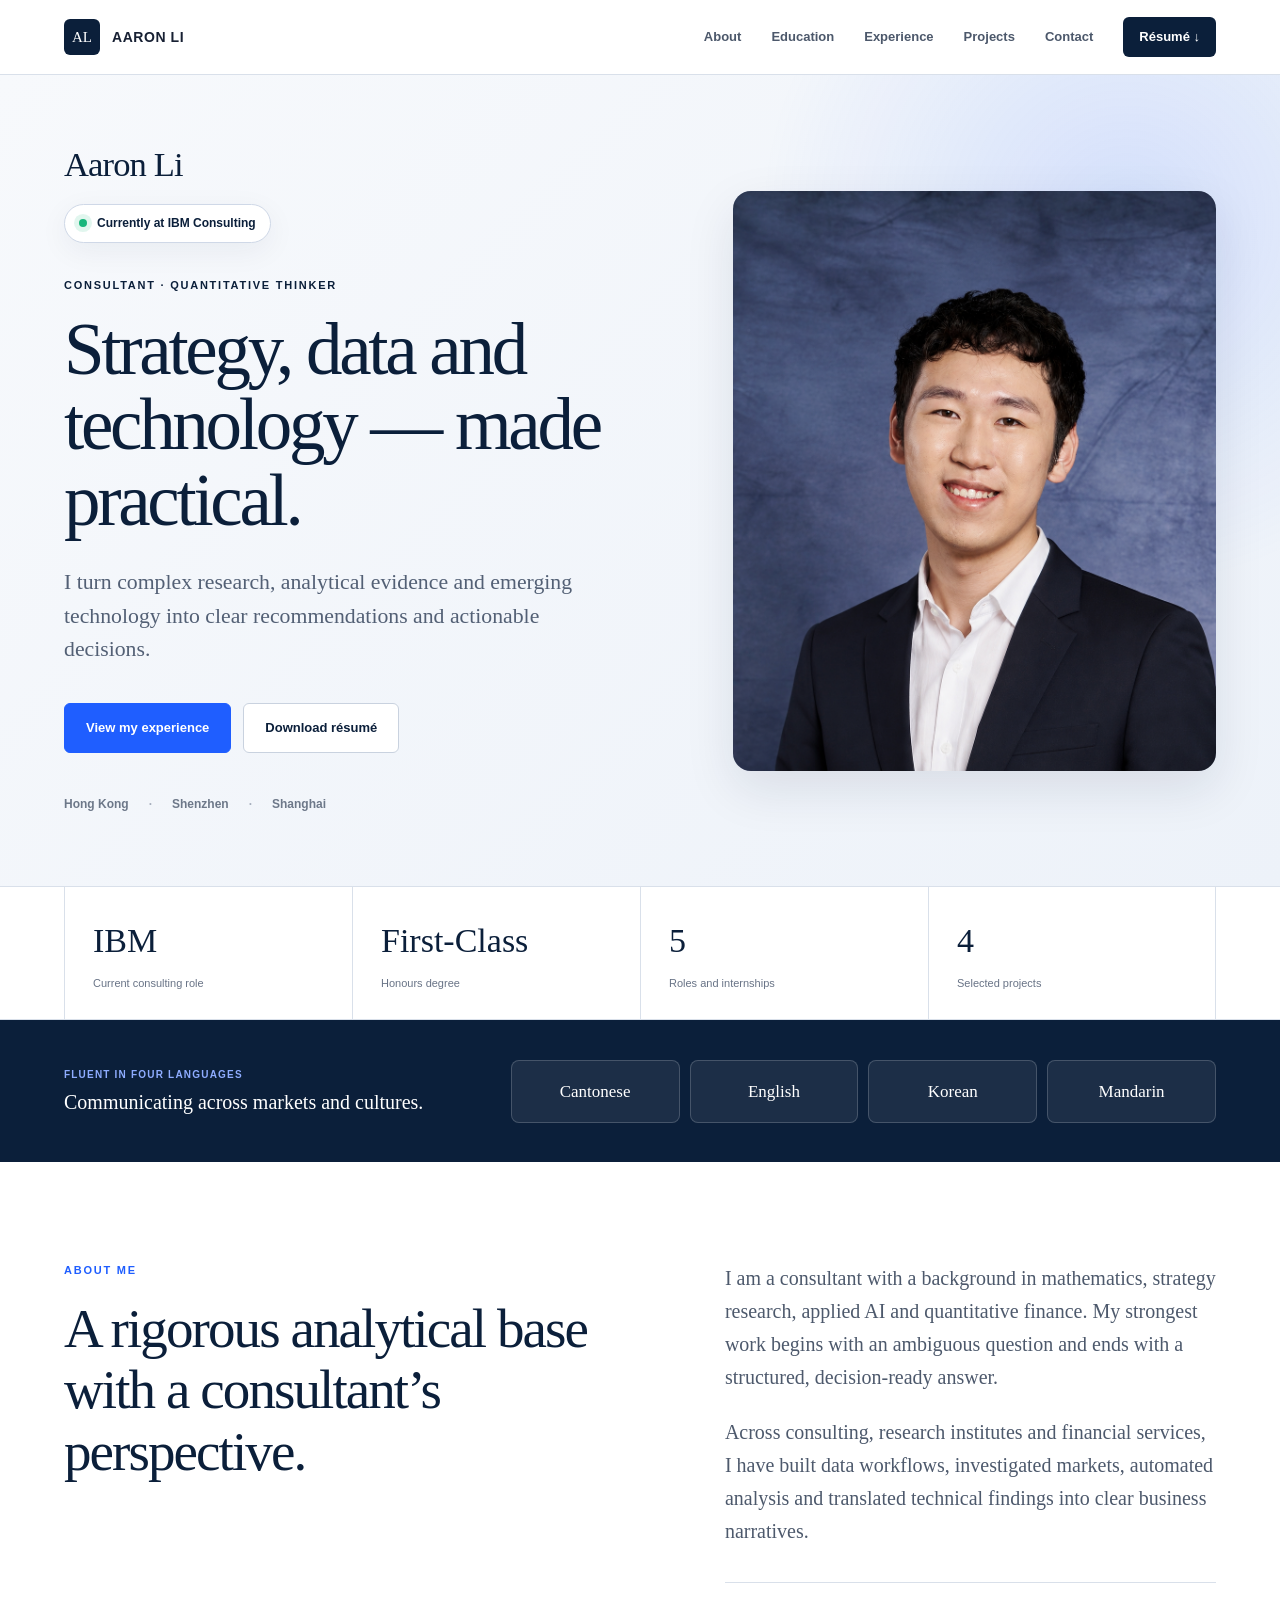
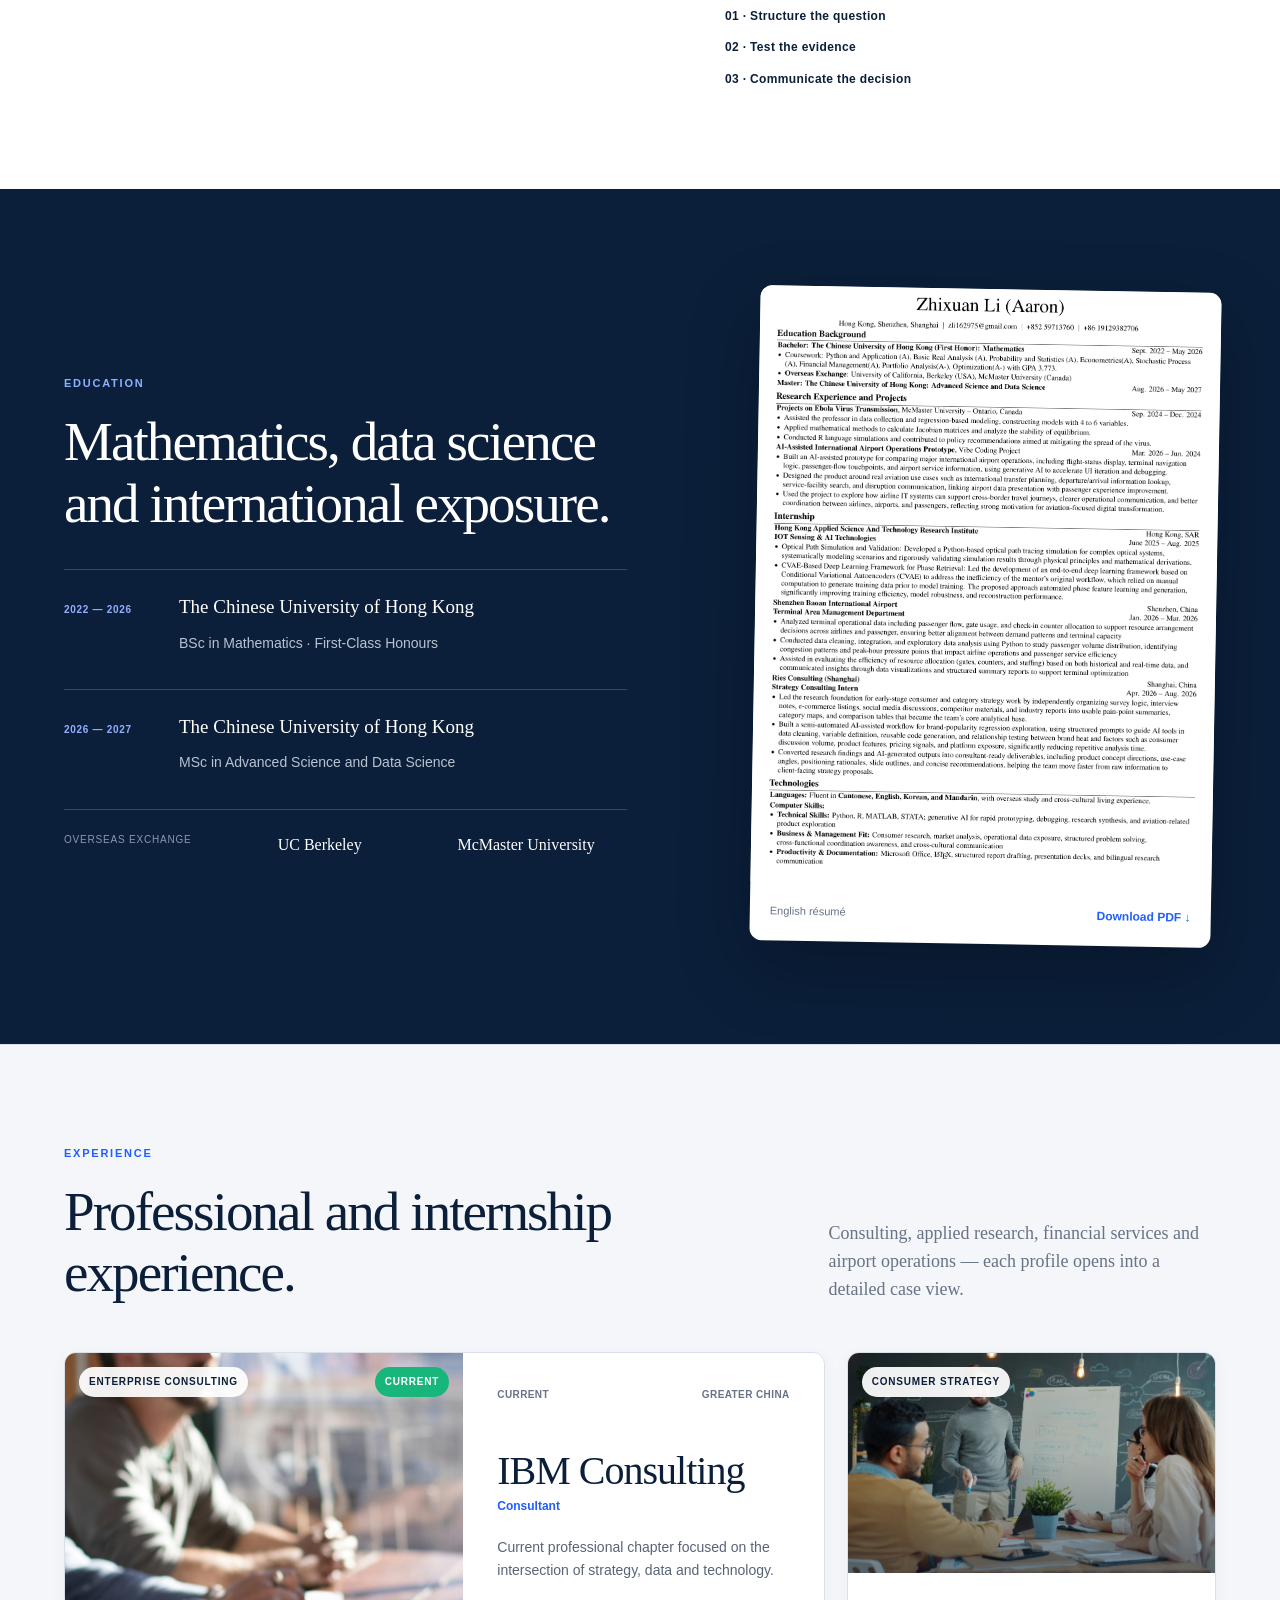
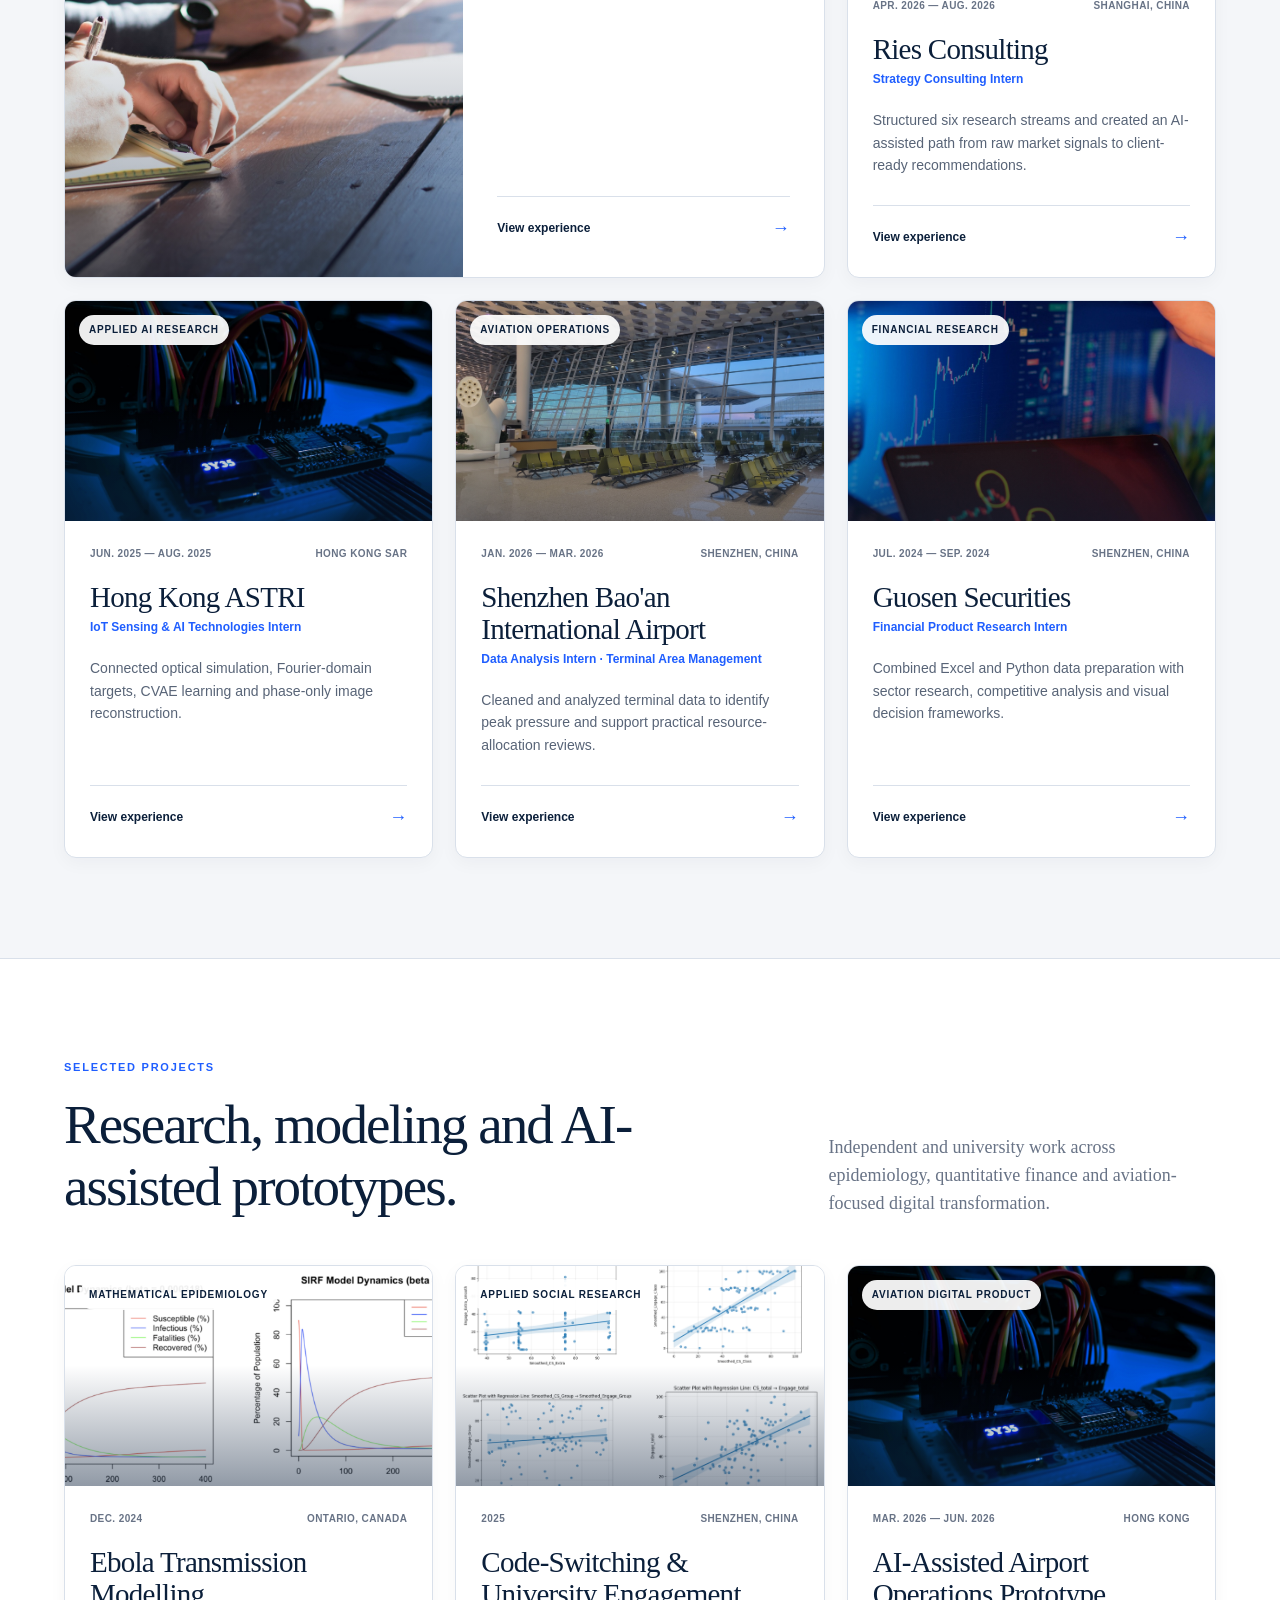
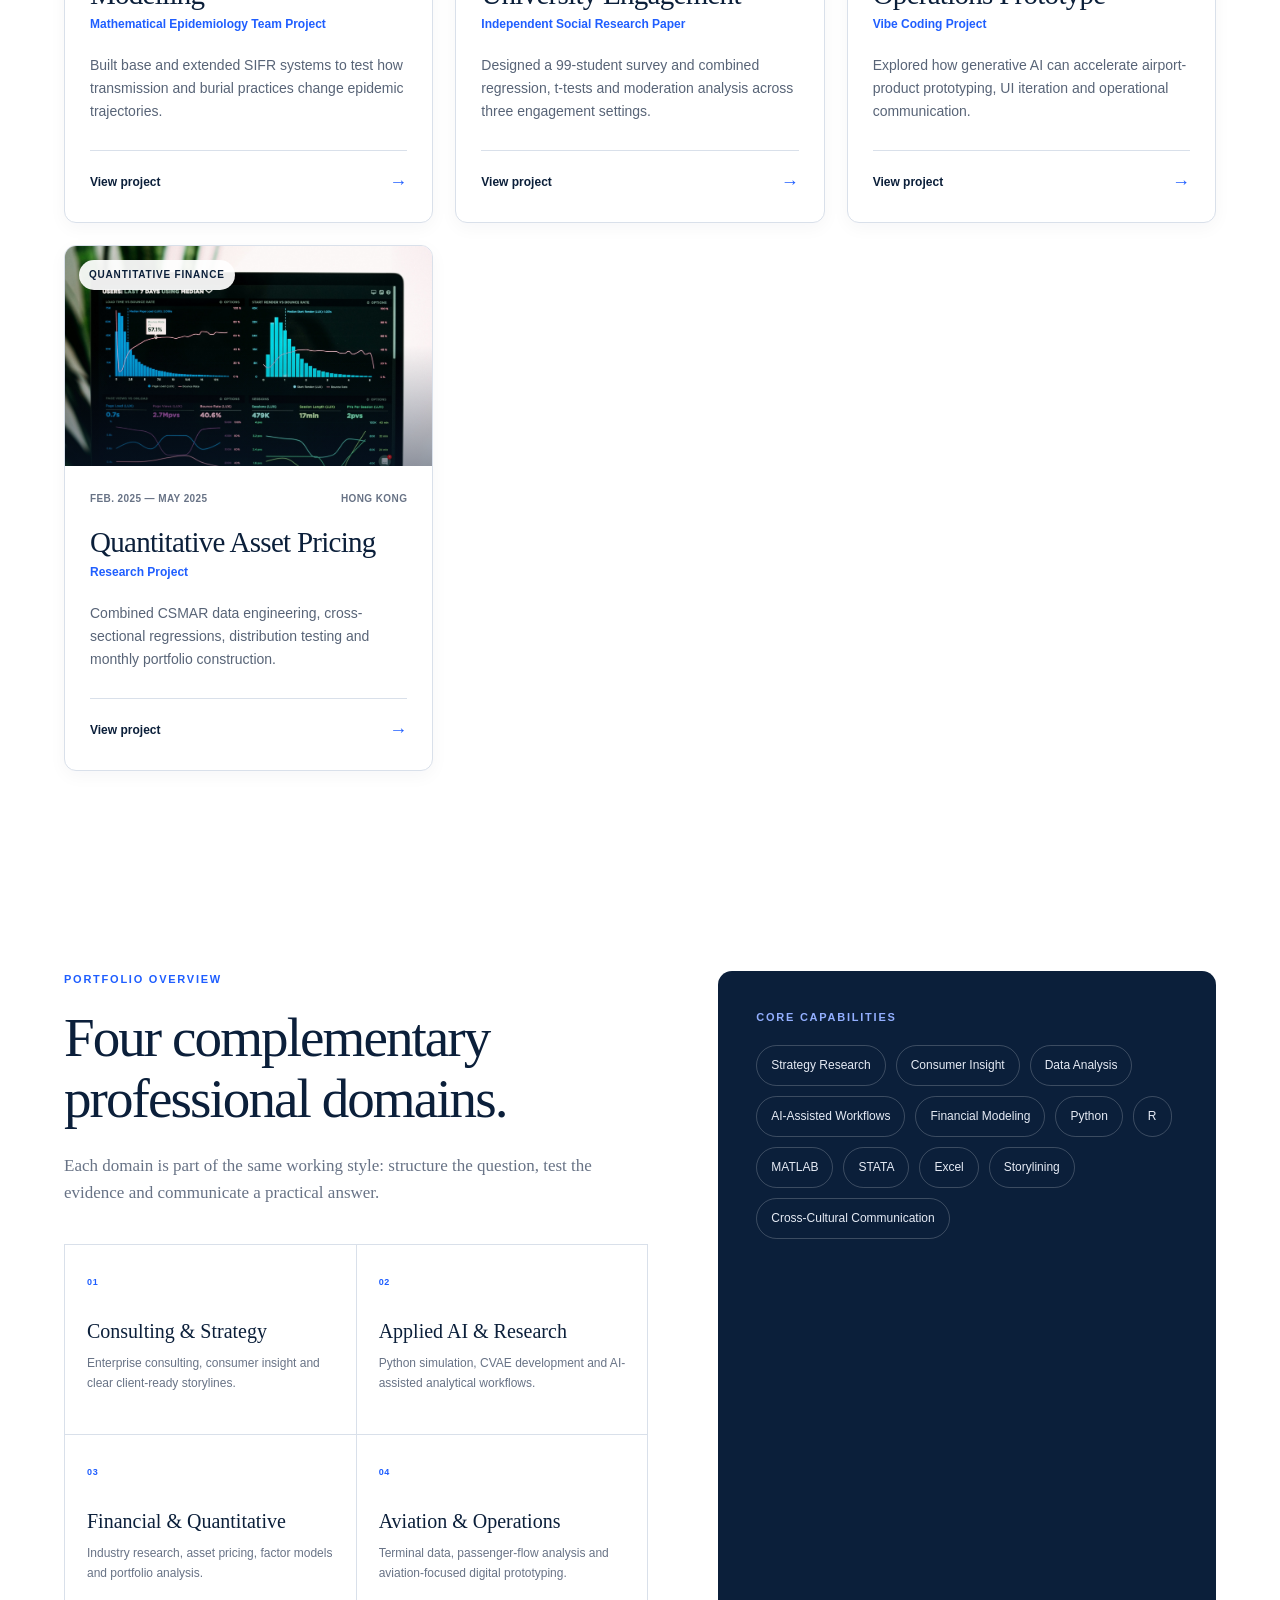
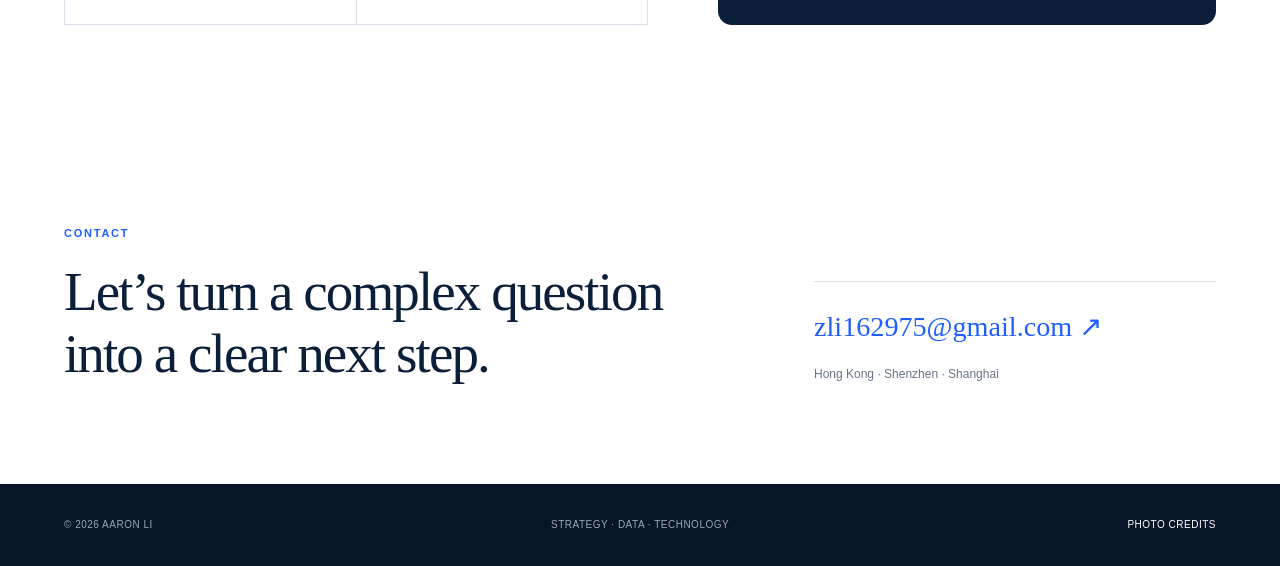
==== index.html @ 11e4bb48 "Add files via upload" ====
<!doctype html>
<html lang="en">
  <head>
    <meta charset="utf-8" />
    <meta name="viewport" content="width=device-width, initial-scale=1" />
    <meta
      name="description"
      content="The professional portfolio of Aaron Li, currently at IBM Consulting."
    />
    <title>Aaron Li | Consultant</title>
    <link rel="stylesheet" href="assets/css/style.css?v=20260729-guosen" />
  </head>
  <body data-page="home">
    <header
      class="site-header"
      data-edit-id="navigation"
      data-edit-label="Top navigation"
    >
      <div class="container nav-wrap">
        <a class="brand" href="index.html" aria-label="Aaron Li home">
          <span class="brand-mark">AL</span>
          <span class="brand-name">Aaron Li</span>
        </a>

        <button
          class="menu-button"
          type="button"
          aria-label="Open navigation"
          aria-expanded="false"
          data-menu-button
        >
          Menu
        </button>

        <nav class="main-nav" aria-label="Main navigation" data-main-nav>
          <a href="#about">About</a>
          <a href="#education">Education</a>
          <a href="#experience">Experience</a>
          <a href="#projects">Projects</a>
          <a href="#contact">Contact</a>
          <a class="nav-resume" href="assets/files/aaron-li-resume.pdf" download>
            Résumé ↓
          </a>
        </nav>
      </div>
    </header>

    <main>
      <section
        class="hero"
        data-edit-id="hero"
        data-edit-label="Homepage hero section"
      >
        <div class="container hero-grid">
          <div
            class="hero-copy"
            data-edit-id="hero-copy"
            data-edit-label="Hero headline and introduction"
          >
            <p class="profile-name">Aaron Li</p>
            <div class="current-badge">
              <span class="live-dot"></span>
              Currently at IBM Consulting
            </div>
            <p class="section-label">Consultant · Quantitative Thinker</p>
            <h1>Strategy, data and technology — made practical.</h1>
            <p class="hero-lead">
              I turn complex research, analytical evidence and emerging
              technology into clear recommendations and actionable decisions.
            </p>
            <div class="hero-actions">
              <a class="button primary" href="#experience">
                View my experience
              </a>
              <a
                class="button secondary"
                href="assets/files/aaron-li-resume.pdf"
                download
              >
                Download résumé
              </a>
            </div>
            <div class="hero-locations">
              <span>Hong Kong</span>
              <span>Shenzhen</span>
              <span>Shanghai</span>
            </div>
          </div>

          <div
            class="hero-photo-wrap"
            data-edit-id="portrait"
            data-edit-label="Professional portrait area"
          >
            <div class="hero-photo">
              <img
                src="assets/images/aaron-li-portrait.png"
                alt="Professional portrait of Aaron Li"
              />
            </div>
          </div>
        </div>
      </section>

      <section
        class="quick-facts"
        aria-label="Professional highlights"
        data-edit-id="quick-facts"
        data-edit-label="Professional highlights row"
      >
        <div class="container fact-grid">
          <div class="fact">
            <strong>IBM</strong>
            <span>Current consulting role</span>
          </div>
          <div class="fact">
            <strong>First-Class</strong>
            <span>Honours degree</span>
          </div>
          <div class="fact">
            <strong>5</strong>
            <span>Roles and internships</span>
          </div>
          <div class="fact">
            <strong>4</strong>
            <span>Selected projects</span>
          </div>
        </div>
      </section>

      <section
        class="language-highlight"
        aria-label="Languages"
        data-edit-id="languages"
        data-edit-label="Fluent languages"
      >
        <div class="container language-highlight-grid">
          <div>
            <span>Fluent in four languages</span>
            <strong>Communicating across markets and cultures.</strong>
          </div>
          <div class="language-cards">
            <span>Cantonese</span>
            <span>English</span>
            <span>Korean</span>
            <span>Mandarin</span>
          </div>
        </div>
      </section>

      <section
        class="section"
        id="about"
        data-edit-id="about"
        data-edit-label="About me section"
      >
        <div class="container split-heading">
          <div>
            <p class="section-label blue">About me</p>
            <h2>A rigorous analytical base with a consultant’s perspective.</h2>
          </div>
          <div class="body-copy">
            <p>
              I am a consultant with a background in mathematics, strategy
              research, applied AI and quantitative finance. My strongest work
              begins with an ambiguous question and ends with a structured,
              decision-ready answer.
            </p>
            <p>
              Across consulting, research institutes and financial services, I
              have built data workflows, investigated markets, automated
              analysis and translated technical findings into clear business
              narratives.
            </p>
            <div class="principles">
              <span>01 · Structure the question</span>
              <span>02 · Test the evidence</span>
              <span>03 · Communicate the decision</span>
            </div>
          </div>
        </div>
      </section>

      <section
        class="section section-dark"
        id="education"
        data-edit-id="education"
        data-edit-label="Education and résumé section"
      >
        <div class="container education-grid">
          <div class="education-copy">
            <p class="section-label light">Education</p>
            <h2>Mathematics, data science and international exposure.</h2>

            <div class="education-item">
              <div>
                <span>2022 — 2026</span>
                <strong>The Chinese University of Hong Kong</strong>
              </div>
              <p>BSc in Mathematics · First-Class Honours</p>
            </div>

            <div class="education-item">
              <div>
                <span>2026 — 2027</span>
                <strong>The Chinese University of Hong Kong</strong>
              </div>
              <p>MSc in Advanced Science and Data Science</p>
            </div>

            <div class="exchange-row">
              <span>Overseas exchange</span>
              <strong>UC Berkeley</strong>
              <strong>McMaster University</strong>
            </div>
          </div>

          <a
            class="resume-preview"
            href="assets/files/aaron-li-resume.pdf"
            download
            aria-label="Download English résumé"
          >
            <img
              src="assets/images/resume-preview.png"
              alt="Preview of Aaron Li's English résumé"
            />
            <div>
              <span>English résumé</span>
              <strong>Download PDF ↓</strong>
            </div>
          </a>
        </div>
      </section>

      <section
        class="section section-soft"
        id="experience"
        data-edit-id="experience-section"
        data-edit-label="Professional and internship experience section"
      >
        <div class="container">
          <div class="section-heading">
            <div>
              <p class="section-label blue">Experience</p>
              <h2>Professional and internship experience.</h2>
            </div>
            <p>
              Consulting, applied research, financial services and airport
              operations — each profile opens into a detailed case view.
            </p>
          </div>
          <div class="experience-grid" id="experienceGrid"></div>
        </div>
      </section>

      <section
        class="section"
        id="projects"
        data-edit-id="projects-section"
        data-edit-label="Selected projects section"
      >
        <div class="container">
          <div class="section-heading">
            <div>
              <p class="section-label blue">Selected projects</p>
              <h2>Research, modeling and AI-assisted prototypes.</h2>
            </div>
            <p>
              Independent and university work across epidemiology, quantitative
              finance and aviation-focused digital transformation.
            </p>
          </div>
          <div class="experience-grid project-grid" id="projectGrid"></div>
        </div>
      </section>

      <section
        class="section capability-section"
        data-edit-id="capabilities"
        data-edit-label="Professional domains and capabilities section"
      >
        <div class="container capability-grid">
          <div>
            <p class="section-label blue">Portfolio overview</p>
            <h2>Four complementary professional domains.</h2>
            <p class="capability-intro">
              Each domain is part of the same working style: structure the
              question, test the evidence and communicate a practical answer.
            </p>
            <div class="domain-grid" aria-label="Four professional domains">
              <article>
                <span>01</span>
                <strong>Consulting &amp; Strategy</strong>
                <p>Enterprise consulting, consumer insight and clear client-ready storylines.</p>
              </article>
              <article>
                <span>02</span>
                <strong>Applied AI &amp; Research</strong>
                <p>Python simulation, CVAE development and AI-assisted analytical workflows.</p>
              </article>
              <article>
                <span>03</span>
                <strong>Financial &amp; Quantitative</strong>
                <p>Industry research, asset pricing, factor models and portfolio analysis.</p>
              </article>
              <article>
                <span>04</span>
                <strong>Aviation &amp; Operations</strong>
                <p>Terminal data, passenger-flow analysis and aviation-focused digital prototyping.</p>
              </article>
            </div>
          </div>

          <aside class="skill-panel">
            <p class="section-label">Core capabilities</p>
            <div class="skill-list">
              <span>Strategy Research</span>
              <span>Consumer Insight</span>
              <span>Data Analysis</span>
              <span>AI-Assisted Workflows</span>
              <span>Financial Modeling</span>
              <span>Python</span>
              <span>R</span>
              <span>MATLAB</span>
              <span>STATA</span>
              <span>Excel</span>
              <span>Storylining</span>
              <span>Cross-Cultural Communication</span>
            </div>
          </aside>
        </div>
      </section>

      <section
        class="section contact-section"
        id="contact"
        data-edit-id="contact"
        data-edit-label="Contact section"
      >
        <div class="container contact-grid">
          <div>
            <p class="section-label blue">Contact</p>
            <h2>Let’s turn a complex question into a clear next step.</h2>
          </div>
          <div class="contact-details">
            <a href="mailto:zli162975@gmail.com">zli162975@gmail.com ↗</a>
            <p>Hong Kong · Shenzhen · Shanghai</p>
          </div>
        </div>
      </section>
    </main>

    <footer
      class="site-footer"
      data-edit-id="footer"
      data-edit-label="Footer"
    >
      <div class="container footer-grid">
        <span>© 2026 Aaron Li</span>
        <span>Strategy · Data · Technology</span>
        <a href="CREDITS.txt">Photo credits</a>
      </div>
    </footer>

    <script src="assets/js/site.js?v=20260729-guosen" defer></script>
  </body>
</html>
---- assets/css/style.css ----
:root {
  --navy: #0b1f3a;
  --navy-2: #142c4d;
  --blue: #1f5eff;
  --blue-dark: #1647c9;
  --sky: #eaf1ff;
  --text: #172033;
  --muted: #687386;
  --line: #d9e0ea;
  --soft: #f4f6f9;
  --white: #ffffff;
  --serif: Georgia, "Times New Roman", serif;
  --sans: -apple-system, BlinkMacSystemFont, "Segoe UI", Helvetica, Arial,
    sans-serif;
  --shadow: 0 18px 50px rgba(17, 33, 59, 0.1);
}

* {
  box-sizing: border-box;
}

html {
  scroll-behavior: smooth;
}

body {
  background: var(--white);
  color: var(--text);
  font-family: var(--sans);
  font-size: 16px;
  line-height: 1.6;
  margin: 0;
}

body::selection {
  background: var(--blue);
  color: var(--white);
}

img {
  display: block;
  max-width: 100%;
}

a {
  color: inherit;
  text-decoration: none;
}

button,
a {
  -webkit-tap-highlight-color: transparent;
}

a:focus-visible,
button:focus-visible {
  outline: 3px solid rgba(31, 94, 255, 0.35);
  outline-offset: 3px;
}

.container {
  margin: 0 auto;
  max-width: 1200px;
  padding-left: 24px;
  padding-right: 24px;
  width: 100%;
}

.site-header {
  background: rgba(255, 255, 255, 0.96);
  border-bottom: 1px solid var(--line);
  position: sticky;
  top: 0;
  z-index: 100;
  backdrop-filter: blur(14px);
}

.nav-wrap {
  align-items: center;
  display: flex;
  height: 74px;
  justify-content: space-between;
}

.brand {
  align-items: center;
  display: inline-flex;
  gap: 12px;
}

.brand-mark {
  align-items: center;
  background: var(--navy);
  border-radius: 6px;
  color: var(--white);
  display: inline-flex;
  font-family: var(--serif);
  font-size: 15px;
  height: 36px;
  justify-content: center;
  width: 36px;
}

.brand-name {
  font-size: 14px;
  font-weight: 700;
  letter-spacing: 0.04em;
  text-transform: uppercase;
}

.main-nav {
  align-items: center;
  display: flex;
  gap: 30px;
}

.main-nav a {
  color: #4c586b;
  font-size: 13px;
  font-weight: 600;
  transition: color 160ms ease;
}

.main-nav a:hover {
  color: var(--blue);
}

.main-nav .nav-resume {
  background: var(--navy);
  border-radius: 6px;
  color: var(--white);
  padding: 10px 16px;
  transition:
    background 160ms ease,
    transform 160ms ease;
}

.main-nav .nav-resume:hover {
  background: var(--blue);
  color: var(--white);
  transform: translateY(-1px);
}

.menu-button {
  background: transparent;
  border: 1px solid var(--line);
  border-radius: 6px;
  color: var(--navy);
  display: none;
  font: inherit;
  font-size: 12px;
  font-weight: 700;
  padding: 8px 12px;
  text-transform: uppercase;
}

.back-link {
  color: var(--navy);
  font-size: 13px;
  font-weight: 700;
}

.back-link:hover {
  color: var(--blue);
}

.hero {
  background:
    radial-gradient(circle at 88% 18%, rgba(75, 126, 255, 0.18), transparent 28%),
    linear-gradient(135deg, #f7f9fc 0%, #edf2f9 100%);
  border-bottom: 1px solid var(--line);
  overflow: hidden;
}

.hero-grid {
  align-items: center;
  display: grid;
  gap: clamp(56px, 8vw, 110px);
  grid-template-columns: minmax(0, 1.08fr) minmax(380px, 0.92fr);
  min-height: 720px;
  padding-bottom: 72px;
  padding-top: 72px;
}

.profile-name {
  color: var(--navy);
  font-family: var(--serif);
  font-size: clamp(28px, 2.7vw, 40px);
  font-weight: 400;
  letter-spacing: -0.025em;
  line-height: 1;
  margin: 0 0 22px;
}

.current-badge {
  align-items: center;
  background: var(--white);
  border: 1px solid #cfd8e7;
  border-radius: 999px;
  color: var(--navy);
  display: inline-flex;
  font-size: 12px;
  font-weight: 700;
  gap: 10px;
  margin-bottom: 34px;
  padding: 9px 14px;
  box-shadow: 0 8px 30px rgba(12, 37, 73, 0.06);
}

.live-dot {
  background: #18b67b;
  border-radius: 50%;
  box-shadow: 0 0 0 5px rgba(24, 182, 123, 0.13);
  height: 8px;
  width: 8px;
}

.section-label {
  color: var(--navy);
  font-size: 11px;
  font-weight: 800;
  letter-spacing: 0.16em;
  margin: 0 0 18px;
  text-transform: uppercase;
}

.section-label.blue {
  color: var(--blue);
}

.section-label.light {
  color: #8fb0ff;
}

.hero h1 {
  color: var(--navy);
  font-family: var(--serif);
  font-size: clamp(54px, 5.7vw, 82px);
  font-weight: 400;
  letter-spacing: -0.045em;
  line-height: 1.03;
  margin: 0;
  max-width: 760px;
}

.hero-lead {
  color: #536075;
  font-family: var(--serif);
  font-size: clamp(19px, 1.7vw, 24px);
  line-height: 1.55;
  margin: 28px 0 0;
  max-width: 680px;
}

.hero-actions {
  display: flex;
  flex-wrap: wrap;
  gap: 12px;
  margin-top: 36px;
}

.button {
  align-items: center;
  border-radius: 6px;
  display: inline-flex;
  font-size: 13px;
  font-weight: 700;
  justify-content: center;
  min-height: 50px;
  padding: 0 21px;
  transition:
    background 160ms ease,
    border 160ms ease,
    color 160ms ease,
    transform 160ms ease;
}

.button:hover {
  transform: translateY(-2px);
}

.button.primary {
  background: var(--blue);
  border: 1px solid var(--blue);
  color: var(--white);
}

.button.primary:hover {
  background: var(--blue-dark);
  border-color: var(--blue-dark);
}

.button.secondary {
  background: var(--white);
  border: 1px solid #c9d2df;
  color: var(--navy);
}

.button.secondary:hover {
  border-color: var(--blue);
  color: var(--blue);
}

.hero-locations {
  display: flex;
  flex-wrap: wrap;
  gap: 20px;
  margin-top: 42px;
}

.hero-locations span {
  color: #6d7889;
  font-size: 12px;
  font-weight: 600;
}

.hero-locations span + span::before {
  color: #a6afbd;
  content: "·";
  margin-right: 20px;
}

.hero-photo-wrap {
  margin-left: auto;
  max-width: 485px;
  position: relative;
  width: 100%;
}

.hero-photo {
  background: #cbd7e9;
  border-radius: 18px;
  box-shadow: var(--shadow);
  height: 580px;
  overflow: hidden;
}

.hero-photo img {
  height: 100%;
  object-fit: cover;
  object-position: center 28%;
  width: 100%;
}

.quick-facts {
  background: var(--white);
  border-bottom: 1px solid var(--line);
}

.fact-grid {
  display: grid;
  grid-template-columns: repeat(4, 1fr);
}

.fact {
  border-left: 1px solid var(--line);
  display: flex;
  flex-direction: column;
  min-height: 132px;
  padding: 27px 28px;
}

.fact:last-child {
  border-right: 1px solid var(--line);
}

.fact strong {
  color: var(--navy);
  font-family: var(--serif);
  font-size: 34px;
  font-weight: 400;
}

.fact span {
  color: var(--muted);
  font-size: 11px;
  margin-top: auto;
}

.language-highlight {
  background: var(--navy);
  color: var(--white);
}

.language-highlight-grid {
  align-items: center;
  display: grid;
  gap: 50px;
  grid-template-columns: 0.72fr 1.28fr;
  min-height: 142px;
  padding-bottom: 26px;
  padding-top: 26px;
}

.language-highlight-grid > div:first-child {
  display: flex;
  flex-direction: column;
  gap: 6px;
}

.language-highlight-grid > div:first-child span {
  color: #8eacff;
  font-size: 10px;
  font-weight: 800;
  letter-spacing: 0.12em;
  text-transform: uppercase;
}

.language-highlight-grid > div:first-child strong {
  font-family: var(--serif);
  font-size: 20px;
  font-weight: 400;
  line-height: 1.35;
}

.language-cards {
  display: grid;
  gap: 10px;
  grid-template-columns: repeat(4, 1fr);
}

.language-cards span {
  background: rgba(255, 255, 255, 0.07);
  border: 1px solid rgba(255, 255, 255, 0.18);
  border-radius: 8px;
  font-family: var(--serif);
  font-size: 17px;
  padding: 17px 14px;
  text-align: center;
}

.section {
  padding-bottom: 100px;
  padding-top: 100px;
}

.section-soft {
  background: var(--soft);
  border-bottom: 1px solid var(--line);
  border-top: 1px solid var(--line);
}

.split-heading {
  align-items: start;
  display: grid;
  gap: clamp(54px, 9vw, 130px);
  grid-template-columns: 1fr 0.9fr;
}

.split-heading h2,
.section-heading h2,
.capability-section h2,
.education-copy h2,
.contact-section h2,
.detail-overview h2 {
  color: var(--navy);
  font-family: var(--serif);
  font-size: clamp(40px, 4.3vw, 62px);
  font-weight: 400;
  letter-spacing: -0.035em;
  line-height: 1.12;
  margin: 0;
}

.body-copy > p {
  color: #4d596c;
  font-family: var(--serif);
  font-size: 20px;
  line-height: 1.65;
  margin: 0;
}

.body-copy > p + p {
  margin-top: 22px;
}

.principles {
  border-top: 1px solid var(--line);
  display: flex;
  flex-direction: column;
  gap: 12px;
  margin-top: 34px;
  padding-top: 24px;
}

.principles span {
  color: var(--navy);
  font-size: 12px;
  font-weight: 700;
  letter-spacing: 0.03em;
}

.section-heading {
  align-items: end;
  display: grid;
  gap: 60px;
  grid-template-columns: 1fr 0.55fr;
  margin-bottom: 48px;
}

.section-heading > p {
  color: var(--muted);
  font-family: var(--serif);
  font-size: 18px;
  line-height: 1.55;
  margin: 0;
}

.experience-grid {
  display: grid;
  gap: 22px;
  grid-template-columns: repeat(3, minmax(0, 1fr));
}

.experience-card {
  background: var(--white);
  border: 1px solid var(--line);
  border-radius: 12px;
  box-shadow: 0 5px 18px rgba(17, 33, 59, 0.04);
  min-width: 0;
  overflow: hidden;
  transition:
    box-shadow 180ms ease,
    transform 180ms ease;
}

.experience-card:hover {
  box-shadow: var(--shadow);
  transform: translateY(-5px);
}

.experience-card > a {
  display: flex;
  flex-direction: column;
  height: 100%;
}

.card-image {
  height: 220px;
  overflow: hidden;
  position: relative;
}

.card-image::after {
  background: linear-gradient(to top, rgba(11, 31, 58, 0.45), transparent 55%);
  content: "";
  inset: 0;
  position: absolute;
}

.card-image img {
  height: 100%;
  object-fit: cover;
  transition: transform 350ms ease;
  width: 100%;
}

.experience-card:hover .card-image img {
  transform: scale(1.03);
}

.card-category,
.card-current {
  border-radius: 999px;
  font-size: 10px;
  font-weight: 800;
  letter-spacing: 0.08em;
  padding: 7px 10px;
  position: absolute;
  text-transform: uppercase;
  top: 14px;
  z-index: 2;
}

.card-category {
  background: rgba(255, 255, 255, 0.93);
  color: var(--navy);
  left: 14px;
}

.card-current {
  background: #18b67b;
  color: var(--white);
  right: 14px;
}

.card-body {
  display: flex;
  flex: 1;
  flex-direction: column;
  padding: 25px;
}

.card-meta {
  color: var(--muted);
  display: flex;
  font-size: 10px;
  font-weight: 700;
  justify-content: space-between;
  letter-spacing: 0.04em;
  text-transform: uppercase;
}

.card-body h3 {
  color: var(--navy);
  font-family: var(--serif);
  font-size: 29px;
  font-weight: 400;
  letter-spacing: -0.025em;
  line-height: 1.1;
  margin: 20px 0 4px;
}

.card-role {
  color: var(--blue);
  font-size: 12px;
  font-weight: 700;
  margin: 0;
}

.card-description {
  color: #586477;
  font-size: 14px;
  line-height: 1.62;
  margin: 20px 0 28px;
}

.card-link {
  align-items: center;
  border-top: 1px solid var(--line);
  color: var(--navy);
  display: flex;
  font-size: 12px;
  font-weight: 800;
  justify-content: space-between;
  margin-top: auto;
  padding-top: 17px;
}

.card-link b {
  color: var(--blue);
  font-size: 18px;
}

.experience-card.featured {
  grid-column: span 2;
}

.experience-card.featured > a {
  display: grid;
  grid-template-columns: 1.05fr 0.95fr;
}

.experience-card.featured .card-image {
  height: 100%;
  min-height: 430px;
}

.experience-card.featured .card-body {
  padding: 34px;
}

.experience-card.featured .card-body h3 {
  font-size: 40px;
  margin-top: 46px;
}

.capability-section {
  background: var(--white);
}

.capability-grid {
  align-items: stretch;
  display: grid;
  gap: 70px;
  grid-template-columns: 1.08fr 0.92fr;
}

.capability-intro {
  color: var(--muted);
  font-family: var(--serif);
  font-size: 17px;
  margin: 22px 0 38px;
}

.domain-grid {
  border-left: 1px solid var(--line);
  border-top: 1px solid var(--line);
  display: grid;
  grid-template-columns: repeat(2, minmax(0, 1fr));
}

.domain-grid article {
  border-bottom: 1px solid var(--line);
  border-right: 1px solid var(--line);
  min-height: 190px;
  padding: 22px;
}

.domain-grid article > span {
  color: var(--blue);
  font-size: 9px;
  font-weight: 800;
  letter-spacing: 0.08em;
}

.domain-grid article > strong {
  color: var(--navy);
  display: block;
  font-family: var(--serif);
  font-size: 20px;
  font-weight: 400;
  line-height: 1.2;
  margin-top: 26px;
}

.domain-grid article > p {
  color: var(--muted);
  font-size: 12px;
  line-height: 1.65;
  margin: 11px 0 0;
}

.skill-panel {
  background: var(--navy);
  border-radius: 14px;
  color: var(--white);
  padding: 38px;
}

.skill-panel .section-label {
  color: #93afff;
}

.skill-list {
  display: flex;
  flex-wrap: wrap;
  gap: 10px;
}

.skill-list span {
  border: 1px solid rgba(255, 255, 255, 0.2);
  border-radius: 999px;
  color: #e6ebf5;
  font-size: 12px;
  padding: 10px 14px;
}

.section-dark {
  background: var(--navy);
  color: var(--white);
}

.education-grid {
  align-items: center;
  display: grid;
  gap: clamp(60px, 10vw, 140px);
  grid-template-columns: 1.1fr 0.9fr;
}

.education-copy h2 {
  color: var(--white);
}

.education-item {
  border-top: 1px solid rgba(255, 255, 255, 0.18);
  margin-top: 35px;
  padding-top: 22px;
}

.education-item > div {
  align-items: baseline;
  display: flex;
  gap: 20px;
}

.education-item span {
  color: #93afff;
  font-size: 10px;
  font-weight: 700;
  letter-spacing: 0.07em;
  min-width: 95px;
}

.education-item strong {
  font-family: var(--serif);
  font-size: 19px;
  font-weight: 400;
}

.education-item p {
  color: #b9c3d2;
  font-size: 14px;
  margin: 9px 0 0 115px;
}

.exchange-row {
  border-top: 1px solid rgba(255, 255, 255, 0.18);
  display: grid;
  gap: 10px;
  grid-template-columns: 1.2fr 1fr 1fr;
  margin-top: 35px;
  padding-top: 22px;
}

.exchange-row span {
  color: #8998ad;
  font-size: 10px;
  letter-spacing: 0.08em;
  text-transform: uppercase;
}

.exchange-row strong {
  font-family: var(--serif);
  font-size: 16px;
  font-weight: 400;
}

.resume-preview {
  background: var(--white);
  border-radius: 12px;
  box-shadow: 0 26px 70px rgba(0, 0, 0, 0.25);
  color: var(--navy);
  overflow: hidden;
  transform: rotate(1deg);
  transition: transform 180ms ease;
}

.resume-preview:hover {
  transform: rotate(0deg) translateY(-4px);
}

.resume-preview > img {
  aspect-ratio: 0.773;
  object-fit: cover;
  object-position: top;
  width: 100%;
}

.resume-preview > div {
  align-items: center;
  display: flex;
  justify-content: space-between;
  padding: 20px;
}

.resume-preview span {
  color: var(--muted);
  font-size: 11px;
}

.resume-preview strong {
  color: var(--blue);
  font-size: 12px;
}

.contact-grid {
  align-items: end;
  display: grid;
  gap: 80px;
  grid-template-columns: 1.25fr 0.75fr;
}

.contact-details {
  border-top: 1px solid var(--line);
  padding-top: 22px;
}

.contact-details a {
  color: var(--blue);
  font-family: var(--serif);
  font-size: clamp(21px, 2.2vw, 30px);
}

.contact-details a:hover {
  text-decoration: underline;
}

.contact-details p {
  color: var(--muted);
  font-size: 12px;
  margin: 16px 0 0;
}

.site-footer {
  background: #071529;
  color: #9aa7ba;
}

.footer-grid {
  align-items: center;
  display: flex;
  font-size: 10px;
  justify-content: space-between;
  letter-spacing: 0.05em;
  min-height: 82px;
  text-transform: uppercase;
}

.footer-grid a {
  color: var(--white);
}

/* Experience detail page */

.detail-loading {
  min-height: 70vh;
  padding-top: 100px;
}

.detail-hero {
  background: var(--navy);
  height: 520px;
  overflow: hidden;
  position: relative;
}

.detail-hero > img {
  height: 100%;
  object-fit: cover;
  width: 100%;
}

.detail-overlay {
  background:
    linear-gradient(90deg, rgba(6, 21, 40, 0.92) 0%, rgba(6, 21, 40, 0.56) 52%, rgba(6, 21, 40, 0.16) 100%),
    linear-gradient(to top, rgba(6, 21, 40, 0.48), transparent 50%);
  inset: 0;
  position: absolute;
}

.detail-hero-copy {
  bottom: 58px;
  color: var(--white);
  left: 50%;
  position: absolute;
  transform: translateX(-50%);
}

.detail-category {
  color: #a9c0ff;
  font-size: 11px;
  font-weight: 800;
  letter-spacing: 0.15em;
  margin: 0 0 20px;
  text-transform: uppercase;
}

.detail-hero h1 {
  font-family: var(--serif);
  font-size: clamp(46px, 5.7vw, 76px);
  font-weight: 400;
  letter-spacing: -0.05em;
  line-height: 0.98;
  margin: 0;
  max-width: 850px;
}

.detail-hero-copy > p:last-child {
  color: #d2dae6;
  font-family: var(--serif);
  font-size: clamp(16px, 1.45vw, 21px);
  line-height: 1.55;
  margin: 22px 0 0;
  max-width: 700px;
}

.detail-facts {
  background: var(--white);
  border-bottom: 1px solid var(--line);
}

.detail-fact-grid {
  display: grid;
  grid-template-columns: repeat(3, 1fr);
}

.detail-fact-grid > div {
  border-left: 1px solid var(--line);
  display: flex;
  flex-direction: column;
  min-height: 105px;
  padding: 25px;
}

.detail-fact-grid > div:last-child {
  border-right: 1px solid var(--line);
}

.detail-fact-grid span {
  color: var(--muted);
  font-size: 9px;
  font-weight: 800;
  letter-spacing: 0.11em;
  text-transform: uppercase;
}

.detail-fact-grid strong {
  color: var(--navy);
  font-family: var(--serif);
  font-size: 18px;
  font-weight: 400;
  margin-top: auto;
}

.detail-overview-grid {
  align-items: start;
  display: grid;
  gap: clamp(55px, 8vw, 105px);
  grid-template-columns: 1.2fr 0.8fr;
}

.detail-overview h2 {
  font-size: clamp(30px, 3.1vw, 44px);
  line-height: 1.18;
}

.detail-summary {
  color: #526074;
  font-size: 16px;
  line-height: 1.85;
  margin: 26px 0 0;
  max-width: 760px;
}

.confidential {
  border-left: 3px solid var(--blue);
  color: var(--muted);
  font-size: 13px;
  margin: 28px 0 0;
  padding-left: 15px;
}

.metric-cards {
  border-left: 1px solid var(--line);
  border-top: 1px solid var(--line);
}

.metric-cards > div {
  border-bottom: 1px solid var(--line);
  border-right: 1px solid var(--line);
  display: flex;
  flex-direction: column;
  min-height: 104px;
  padding: 20px;
  position: relative;
  transition:
    background 180ms ease,
    box-shadow 180ms ease,
    transform 180ms ease;
}

.metric-cards i {
  align-items: center;
  border: 1px solid #cad7f7;
  border-radius: 6px;
  color: var(--blue);
  display: inline-flex;
  font-size: 13px;
  font-style: normal;
  height: 28px;
  justify-content: center;
  margin-bottom: 15px;
  width: 28px;
}

.metric-cards strong {
  color: var(--blue);
  font-size: 16px;
  font-weight: 700;
  line-height: 1.35;
}

.metric-cards span {
  color: var(--muted);
  font-size: 10px;
  margin-top: auto;
}

.detail-section-grid {
  align-items: start;
  display: grid;
  gap: 55px;
  grid-template-columns: minmax(270px, 0.45fr) minmax(0, 1.55fr);
}

.detail-section-title {
  align-items: flex-start;
  display: flex;
  gap: 14px;
}

.detail-section-title > span {
  color: var(--blue);
  font-size: 10px;
  font-weight: 800;
  padding-top: 8px;
}

.detail-section-title h2 {
  color: var(--navy);
  font-family: var(--serif);
  font-size: 27px;
  font-weight: 400;
  line-height: 1.15;
  margin: 0;
  white-space: nowrap;
}

.detail-section-title > div {
  min-width: 0;
}

.detail-section-title p {
  color: var(--muted);
  font-size: 12px;
  line-height: 1.6;
  margin: 10px 0 0;
  max-width: 230px;
}

.detail-tools .detail-section-title p {
  color: #9aa9bd;
}

.detail-section-title.horizontal {
  margin-bottom: 38px;
}

.detail-visuals {
  border-top: 1px solid var(--line);
  padding-top: 86px;
}

.visual-heading {
  align-items: start;
  display: flex;
  justify-content: space-between;
}

.visual-heading p {
  max-width: 440px;
}

.visual-dashboard {
  display: grid;
  gap: 20px;
  grid-template-columns: minmax(0, 0.92fr) minmax(0, 1.08fr);
}

.visual-stack {
  display: grid;
  gap: 20px;
  grid-template-rows: auto 1fr;
}

.visual-card {
  background: #f7f9fc;
  border: 1px solid var(--line);
  border-radius: 14px;
  box-shadow: 0 5px 20px rgba(17, 33, 59, 0.035);
  min-width: 0;
  padding: 27px;
  transition:
    border-color 220ms ease,
    box-shadow 220ms ease,
    transform 220ms ease;
}

.visual-card-header {
  align-items: center;
  display: flex;
  gap: 13px;
}

.visual-card-header > div {
  display: flex;
  flex-direction: column;
  min-width: 0;
}

.visual-card-header strong {
  color: var(--navy);
  font-size: 13px;
  letter-spacing: 0.01em;
}

.visual-card-header small {
  color: var(--muted);
  font-size: 10px;
  line-height: 1.45;
  margin-top: 3px;
}

.mini-icon {
  align-items: center;
  background: var(--white);
  border: 1px solid #cfd9e8;
  border-radius: 8px;
  color: var(--blue);
  display: inline-flex;
  flex: 0 0 auto;
  font-size: 14px;
  height: 38px;
  justify-content: center;
  width: 38px;
}

.process-card {
  display: flex;
  flex-direction: column;
  min-height: 486px;
}

.ring-composition {
  align-items: center;
  display: grid;
  flex: 1;
  gap: 30px;
  grid-template-columns: minmax(180px, 0.86fr) minmax(0, 1.14fr);
  margin-top: 32px;
}

.process-ring {
  align-items: center;
  aspect-ratio: 1;
  background: conic-gradient(
    var(--blue) 0deg 116deg,
    #83a4ff 116deg 236deg,
    #23b58a 236deg 360deg
  );
  border-radius: 50%;
  box-shadow: 0 16px 34px rgba(31, 94, 255, 0.14);
  display: flex;
  justify-content: center;
  margin: 0 auto;
  max-width: 218px;
  padding: 24px;
  transition:
    box-shadow 260ms ease,
    transform 380ms cubic-bezier(0.2, 0.75, 0.25, 1);
  width: 100%;
}

.process-ring > div {
  align-items: center;
  background: #f7f9fc;
  border-radius: 50%;
  display: flex;
  flex-direction: column;
  height: 100%;
  justify-content: center;
  text-align: center;
  width: 100%;
}

.process-ring strong {
  color: var(--navy);
  font-family: var(--serif);
  font-size: 42px;
  font-weight: 400;
  line-height: 1;
}

.process-ring span {
  color: var(--muted);
  font-size: 9px;
  letter-spacing: 0.08em;
  margin-top: 8px;
  text-transform: uppercase;
}

.process-legend {
  border-top: 1px solid var(--line);
}

.process-legend > div {
  align-items: center;
  border-bottom: 1px solid var(--line);
  display: grid;
  gap: 10px;
  grid-template-columns: 8px 26px 1fr;
  min-height: 52px;
}

.process-legend .legend-dot {
  border-radius: 50%;
  height: 7px;
  width: 7px;
}

.legend-dot.dot-1 {
  background: var(--blue);
}

.legend-dot.dot-2 {
  background: #83a4ff;
}

.legend-dot.dot-3 {
  background: #23b58a;
}

.process-legend span {
  color: #8b96a8;
  font-size: 9px;
  font-weight: 800;
}

.process-legend strong {
  color: var(--navy);
  font-size: 12px;
  line-height: 1.35;
}

.coverage-card {
  min-height: 244px;
}

.coverage-bars {
  display: grid;
  gap: 12px;
  margin-top: 22px;
}

.coverage-bars > div {
  align-items: center;
  display: grid;
  gap: 15px;
  grid-template-columns: minmax(110px, 0.48fr) minmax(120px, 1fr);
}

.coverage-bars span {
  color: #4a586d;
  font-size: 10px;
  line-height: 1.25;
}

.coverage-bars > div > i {
  background: #e4e9f1;
  border-radius: 999px;
  display: block;
  height: 7px;
  overflow: hidden;
}

.coverage-bars b {
  background: linear-gradient(90deg, var(--blue), #7b9dff);
  border-radius: inherit;
  display: block;
  height: 100%;
  transform-origin: left center;
  transition: transform 720ms cubic-bezier(0.2, 0.8, 0.2, 1);
  transition-delay: var(--bar-delay);
  width: 100%;
}

.workflow-table-card {
  min-height: 222px;
}

.workflow-table {
  border-left: 1px solid var(--line);
  border-top: 1px solid var(--line);
  margin-top: 21px;
}

.workflow-table > div {
  align-items: center;
  border-bottom: 1px solid var(--line);
  border-right: 1px solid var(--line);
  display: grid;
  gap: 12px;
  grid-template-columns: 27px 58px 1fr;
  min-height: 52px;
  padding: 8px 12px;
}

.workflow-icon {
  align-items: center;
  background: var(--white);
  border: 1px solid #d2daea;
  border-radius: 5px;
  color: var(--blue);
  display: flex;
  font-size: 10px;
  height: 24px;
  justify-content: center;
  width: 24px;
}

.workflow-table strong {
  color: var(--navy);
  font-size: 10px;
}

.workflow-table p {
  color: var(--muted);
  font-size: 10px;
  line-height: 1.45;
  margin: 0;
}

.report-modules-section {
  background: #edf2f9;
  border-bottom: 1px solid var(--line);
  border-top: 1px solid var(--line);
}

.report-heading p {
  max-width: 470px;
}

.report-module-grid {
  display: grid;
  gap: 18px;
  grid-template-columns: repeat(2, minmax(0, 1fr));
}

.report-module-card {
  background: var(--white);
  border: 1px solid #d5deeb;
  border-radius: 13px;
  box-shadow: 0 5px 20px rgba(17, 33, 59, 0.035);
  min-height: 330px;
  padding: 28px;
  transition:
    border-color 200ms ease,
    box-shadow 200ms ease,
    transform 200ms ease;
}

.report-module-index {
  align-items: center;
  display: flex;
  justify-content: space-between;
}

.report-module-index span {
  color: var(--blue);
  font-size: 9px;
  font-weight: 800;
  letter-spacing: 0.12em;
}

.report-module-index i {
  align-items: center;
  border: 1px solid #c9d7f5;
  border-radius: 6px;
  color: var(--blue);
  display: flex;
  font-size: 11px;
  font-style: normal;
  height: 30px;
  justify-content: center;
  width: 30px;
}

.report-module-card h3 {
  color: var(--navy);
  font-family: var(--serif);
  font-size: 25px;
  font-weight: 400;
  letter-spacing: -0.02em;
  line-height: 1.2;
  margin: 30px 0 8px;
}

.report-module-scope {
  color: var(--blue);
  font-size: 10px;
  font-weight: 700;
  letter-spacing: 0.04em;
  margin: 0;
  text-transform: uppercase;
}

.report-module-finding {
  border-top: 1px solid var(--line);
  margin-top: 24px;
  padding-top: 20px;
}

.report-module-finding strong {
  color: #8792a4;
  display: block;
  font-size: 9px;
  letter-spacing: 0.1em;
  text-transform: uppercase;
}

.report-module-finding p {
  color: #4f5c70;
  font-size: 13px;
  line-height: 1.75;
  margin: 10px 0 0;
}

.contribution-list {
  border-top: 1px solid var(--line);
}

.contribution-list > div {
  align-items: start;
  border-bottom: 1px solid var(--line);
  display: grid;
  gap: 22px;
  grid-template-columns: 40px 1fr;
  padding: 23px 0;
  transition:
    background 180ms ease,
    padding 180ms ease;
}

.contribution-list span {
  color: var(--blue);
  font-size: 10px;
  font-weight: 800;
  padding-top: 5px;
}

.contribution-list p {
  color: #3f4d61;
  font-size: 16px;
  line-height: 1.78;
  margin: 0;
}

.approach-grid {
  display: grid;
  grid-template-columns: repeat(3, 1fr);
}

.approach-grid article {
  border: 1px solid var(--line);
  border-right: 0;
  min-height: 245px;
  padding: 26px;
  transition:
    border-color 200ms ease,
    box-shadow 200ms ease,
    transform 200ms ease;
}

.approach-grid article:last-child {
  border-right: 1px solid var(--line);
}

.approach-grid article > span {
  align-items: center;
  background: var(--blue);
  border-radius: 6px;
  color: var(--white);
  display: flex;
  font-family: var(--serif);
  height: 38px;
  justify-content: center;
  width: 38px;
}

.approach-grid h3 {
  color: var(--navy);
  font-family: var(--serif);
  font-size: 22px;
  font-weight: 400;
  margin: 38px 0 12px;
}

.approach-grid p {
  color: var(--muted);
  font-size: 14px;
  line-height: 1.7;
  margin: 0;
}

.detail-tools {
  background: var(--navy);
  color: var(--white);
}

.detail-tools .detail-section-title h2 {
  color: var(--white);
}

.detail-tools .detail-section-title > span {
  color: #91aeff;
}

.capability-layout {
  min-height: 250px;
}

.capability-card-grid {
  align-content: start;
  align-items: start;
  display: grid;
  gap: 12px;
  grid-template-columns: repeat(3, minmax(0, 1fr));
}

.capability-card {
  align-items: flex-start;
  border: 1px solid rgba(255, 255, 255, 0.2);
  border-radius: 10px;
  color: #e2e8f2;
  display: flex;
  flex-direction: column;
  min-height: 108px;
  padding: 16px;
  transition:
    background 200ms ease,
    border-color 200ms ease,
    transform 200ms ease;
}

.capability-card i {
  align-items: center;
  border: 1px solid rgba(145, 174, 255, 0.45);
  border-radius: 6px;
  color: #91aeff;
  display: flex;
  font-size: 11px;
  font-style: normal;
  height: 28px;
  justify-content: center;
  width: 28px;
}

.capability-card strong {
  color: #eef2f8;
  font-size: 12px;
  font-weight: 600;
  line-height: 1.45;
  margin-top: 18px;
}

body.motion-ready [data-reveal] {
  opacity: 0;
  transform: translateY(14px);
  transition:
    opacity 520ms ease var(--reveal-delay, 0ms),
    transform 520ms cubic-bezier(0.2, 0.8, 0.2, 1)
      var(--reveal-delay, 0ms);
}

body.motion-ready [data-reveal].is-visible {
  opacity: 1;
  transform: translateY(0);
}

body.motion-ready .coverage-card:not(.is-visible) .coverage-bars b {
  transform: scaleX(0);
}

body.motion-ready .coverage-card.is-visible .coverage-bars b {
  transform: scaleX(1);
}

@media (hover: hover) {
  .metric-cards > div:hover {
    background: #f7f9fd;
    box-shadow: 0 12px 28px rgba(17, 33, 59, 0.08);
    transform: translateY(-3px);
    z-index: 1;
  }

  .visual-card:hover,
  body.motion-ready .visual-card.is-visible:hover {
    border-color: #bdcae1;
    box-shadow: 0 18px 42px rgba(17, 33, 59, 0.09);
    transform: translateY(-4px);
  }

  .process-card:hover .process-ring {
    box-shadow: 0 20px 42px rgba(31, 94, 255, 0.22);
    transform: rotate(5deg) scale(1.015);
  }

  .contribution-list > div:hover {
    background: rgba(255, 255, 255, 0.72);
    padding-left: 12px;
    padding-right: 12px;
  }

  .approach-grid article:hover,
  body.motion-ready .approach-grid article.is-visible:hover {
    border-color: #b8c8e7;
    box-shadow: 0 16px 36px rgba(17, 33, 59, 0.08);
    transform: translateY(-5px);
    z-index: 1;
  }

  .capability-card:hover,
  body.motion-ready .capability-card.is-visible:hover {
    background: rgba(255, 255, 255, 0.07);
    border-color: rgba(145, 174, 255, 0.7);
    transform: translateY(-4px);
  }

  .report-module-card:hover,
  body.motion-ready .report-module-card.is-visible:hover {
    border-color: #b8c8e7;
    box-shadow: 0 18px 40px rgba(17, 33, 59, 0.09);
    transform: translateY(-4px);
  }
}

.photo-credit-line {
  background: var(--navy);
  border-top: 1px solid rgba(255, 255, 255, 0.14);
  color: #8d9caf;
  padding: 16px 0;
}

.photo-credit-line .container {
  display: flex;
  font-size: 9px;
  gap: 5px;
  letter-spacing: 0.06em;
  text-transform: uppercase;
}

.photo-credit-line a {
  color: #dbe3ef;
}

.next-experience {
  background: var(--white);
}

.next-experience a {
  display: block;
  transition:
    background 180ms ease,
    color 180ms ease;
}

.next-experience a:hover {
  background: var(--blue);
  color: var(--white);
}

.next-experience .container {
  display: flex;
  flex-direction: column;
  min-height: 210px;
  padding-bottom: 44px;
  padding-top: 44px;
}

.next-experience span {
  color: var(--muted);
  font-size: 10px;
  font-weight: 800;
  letter-spacing: 0.1em;
  text-transform: uppercase;
}

.next-experience a:hover span {
  color: rgba(255, 255, 255, 0.75);
}

.next-experience strong {
  font-family: var(--serif);
  font-size: clamp(34px, 4vw, 56px);
  font-weight: 400;
  margin-top: auto;
}

/* Click-to-request edit mode */

body.edit-mode [data-edit-id] {
  cursor: crosshair;
}

body.edit-mode .editor-hover {
  outline: 3px dashed #ff9f1c !important;
  outline-offset: -5px;
  position: relative;
  z-index: 8;
}

body.edit-mode .editor-selected {
  outline: 4px solid var(--blue) !important;
  outline-offset: -6px;
  position: relative;
  z-index: 9;
}

body.edit-mode .experience-card.editor-hover,
body.edit-mode .experience-card.editor-selected {
  transform: none;
}

@media (max-width: 980px) {
  .hero-grid {
    gap: 50px;
    grid-template-columns: 1fr 0.86fr;
  }

  .hero-photo {
    height: 520px;
  }

  .experience-grid {
    grid-template-columns: repeat(2, minmax(0, 1fr));
  }

  .experience-card.featured {
    grid-column: span 2;
  }

  .capability-grid,
  .education-grid {
    gap: 55px;
  }
}

@media (max-width: 760px) {
  .nav-wrap {
    height: 66px;
  }

  .menu-button {
    display: block;
  }

  .main-nav {
    align-items: stretch;
    background: var(--white);
    border-bottom: 1px solid var(--line);
    box-shadow: 0 18px 35px rgba(17, 33, 59, 0.1);
    display: none;
    flex-direction: column;
    gap: 0;
    left: 0;
    padding: 15px 24px 24px;
    position: absolute;
    right: 0;
    top: 66px;
  }

  .main-nav.open {
    display: flex;
  }

  .main-nav a {
    border-bottom: 1px solid var(--line);
    padding: 13px 0;
  }

  .main-nav .nav-resume {
    margin-top: 14px;
    text-align: center;
  }

  .hero-grid {
    grid-template-columns: 1fr;
    padding-bottom: 60px;
    padding-top: 56px;
  }

  .hero-photo-wrap {
    margin: 0 auto;
    max-width: 520px;
  }

  .hero-photo {
    height: min(130vw, 620px);
  }

  .fact-grid {
    grid-template-columns: repeat(2, 1fr);
  }

  .fact {
    min-height: 115px;
  }

  .fact:nth-child(3),
  .fact:nth-child(4) {
    border-top: 1px solid var(--line);
  }

  .fact:nth-child(2),
  .fact:nth-child(4) {
    border-right: 1px solid var(--line);
  }

  .language-highlight-grid {
    gap: 22px;
    grid-template-columns: 1fr;
    padding-bottom: 32px;
    padding-top: 32px;
  }

  .language-cards {
    grid-template-columns: repeat(2, 1fr);
  }

  .section {
    padding-bottom: 74px;
    padding-top: 74px;
  }

  .split-heading,
  .section-heading,
  .capability-grid,
  .education-grid,
  .contact-grid,
  .detail-overview-grid,
  .detail-section-grid {
    grid-template-columns: 1fr;
  }

  .split-heading,
  .section-heading,
  .capability-grid,
  .education-grid,
  .contact-grid,
  .detail-overview-grid,
  .detail-section-grid {
    gap: 42px;
  }

  .experience-grid {
    grid-template-columns: 1fr;
  }

  .experience-card.featured {
    grid-column: span 1;
  }

  .experience-card.featured > a {
    display: flex;
  }

  .experience-card.featured .card-image {
    height: 260px;
    min-height: 0;
  }

  .experience-card.featured .card-body {
    padding: 25px;
  }

  .experience-card.featured .card-body h3 {
    font-size: 31px;
    margin-top: 20px;
  }

  .skill-panel {
    padding: 28px;
  }

  .visual-dashboard {
    grid-template-columns: 1fr;
  }

  .process-card {
    min-height: 410px;
  }

  .capability-card-grid {
    grid-template-columns: repeat(2, minmax(0, 1fr));
  }

  .report-module-grid {
    grid-template-columns: 1fr;
  }

  .education-item > div {
    align-items: flex-start;
    flex-direction: column;
    gap: 5px;
  }

  .education-item p {
    margin-left: 0;
  }

  .exchange-row {
    grid-template-columns: 1fr;
  }

  .footer-grid {
    align-items: flex-start;
    flex-direction: column;
    gap: 8px;
    justify-content: center;
  }

  .detail-hero {
    height: 500px;
  }

  .detail-hero-copy {
    bottom: 54px;
  }

  .detail-overlay {
    background: linear-gradient(
      to top,
      rgba(6, 21, 40, 0.92) 0%,
      rgba(6, 21, 40, 0.55) 68%,
      rgba(6, 21, 40, 0.18) 100%
    );
  }

  .detail-fact-grid {
    grid-template-columns: 1fr;
  }

  .detail-fact-grid > div {
    border-right: 1px solid var(--line);
    min-height: 96px;
  }

  .approach-grid {
    grid-template-columns: 1fr;
  }

  .approach-grid article {
    border-bottom: 0;
    border-right: 1px solid var(--line);
    min-height: 220px;
  }

  .approach-grid article:last-child {
    border-bottom: 1px solid var(--line);
  }
}

@media (max-width: 480px) {
  .container {
    padding-left: 18px;
    padding-right: 18px;
  }

  .brand-name {
    display: none;
  }

  .hero h1 {
    font-size: 49px;
  }

  .hero-actions {
    flex-direction: column;
  }

  .button {
    width: 100%;
  }

  .hero-locations {
    gap: 8px 14px;
  }

  .hero-locations span + span::before {
    margin-right: 14px;
  }

  .fact {
    padding: 21px 16px;
  }

  .split-heading h2,
  .section-heading h2,
  .capability-section h2,
  .education-copy h2,
  .contact-section h2 {
    font-size: 39px;
  }

  .body-copy > p {
    font-size: 18px;
  }

  .language-cards,
  .domain-grid {
    grid-template-columns: 1fr;
  }

  .detail-section-title h2 {
    white-space: normal;
  }

  .visual-card {
    padding: 21px;
  }

  .report-module-card {
    min-height: 0;
    padding: 22px;
  }

  .ring-composition {
    grid-template-columns: 1fr;
  }

  .process-ring {
    max-width: 200px;
  }

  .coverage-bars > div {
    align-items: start;
    gap: 7px;
    grid-template-columns: 1fr;
  }

  .workflow-table > div {
    grid-template-columns: 27px 52px 1fr;
    padding-left: 9px;
    padding-right: 9px;
  }

  .capability-card-grid {
    grid-template-columns: 1fr;
  }

  .detail-hero h1 {
    font-size: 46px;
  }

  .detail-hero-copy > p:last-child {
    font-size: 18px;
  }

  .contribution-list > div {
    grid-template-columns: 30px 1fr;
  }
}

@media (prefers-reduced-motion: reduce) {
  html {
    scroll-behavior: auto;
  }

  *,
  *::before,
  *::after {
    scroll-behavior: auto !important;
    transition-duration: 0.01ms !important;
  }
}

/* Shenzhen Bao'an International Airport operations case */

.szx-case {
  --szx-ink: #10262f;
  --szx-ink-2: #17343f;
  --szx-orange: #f27d42;
  --szx-blue: #356dff;
  --szx-cyan: #6fd2cc;
  --szx-cream: #f5f2ec;
  --szx-paper: #faf9f6;
  --szx-line: #d9dedc;
  background: var(--white);
  color: var(--szx-ink);
  overflow: hidden;
}

.szx-case h1,
.szx-case h2,
.szx-case h3,
.szx-case p {
  margin-top: 0;
}

.szx-hero {
  color: var(--white);
  min-height: 730px;
  overflow: hidden;
  position: relative;
}

.szx-hero-image,
.szx-hero-overlay,
.szx-hero-lines {
  inset: 0;
  position: absolute;
}

.szx-hero-image {
  height: 100%;
  object-fit: cover;
  object-position: center 48%;
  width: 100%;
}

.szx-hero-overlay {
  background:
    linear-gradient(90deg, rgba(7, 20, 27, 0.96) 0%, rgba(9, 25, 33, 0.84) 52%, rgba(9, 25, 33, 0.36) 100%),
    linear-gradient(0deg, rgba(8, 23, 30, 0.46), transparent 55%);
}

.szx-hero-lines {
  background-image:
    linear-gradient(rgba(255, 255, 255, 0.055) 1px, transparent 1px),
    linear-gradient(90deg, rgba(255, 255, 255, 0.055) 1px, transparent 1px);
  background-size: 54px 54px;
  mask-image: linear-gradient(90deg, #000 0%, transparent 72%);
}

.szx-hero-layout {
  align-items: center;
  display: grid;
  gap: clamp(55px, 7vw, 110px);
  grid-template-columns: minmax(0, 1.1fr) minmax(360px, 0.7fr);
  min-height: 730px;
  padding-bottom: 80px;
  padding-top: 80px;
  position: relative;
  z-index: 2;
}

.szx-kicker {
  align-items: center;
  color: #ffb183;
  display: flex;
  font-size: 9px;
  font-weight: 800;
  gap: 12px;
  letter-spacing: 0.15em;
  margin-bottom: 30px;
  text-transform: uppercase;
}

.szx-kicker::before {
  background: var(--szx-orange);
  content: "";
  height: 2px;
  width: 36px;
}

.szx-hero-copy h1 {
  font-family: var(--serif);
  font-size: clamp(56px, 5.6vw, 84px);
  font-weight: 500;
  letter-spacing: -0.045em;
  line-height: 0.99;
  margin-bottom: 30px;
  max-width: 780px;
}

.szx-hero-copy > p:not(.szx-kicker) {
  color: #c1ced1;
  font-size: 15px;
  line-height: 1.75;
  margin-bottom: 44px;
  max-width: 650px;
}

.szx-hero-meta {
  border-top: 1px solid rgba(255, 255, 255, 0.17);
  display: grid;
  gap: 23px;
  grid-template-columns: 1.2fr 1fr 1fr;
  padding-top: 23px;
}

.szx-hero-meta span,
.szx-hero-meta strong {
  display: block;
}

.szx-hero-meta span {
  color: #79929b;
  font-size: 7px;
  font-weight: 800;
  letter-spacing: 0.12em;
  margin-bottom: 4px;
  text-transform: uppercase;
}

.szx-hero-meta strong {
  font-size: 10px;
  line-height: 1.45;
}

.szx-ops-board {
  backdrop-filter: blur(18px);
  background: rgba(8, 24, 31, 0.87);
  border: 1px solid rgba(255, 255, 255, 0.2);
  box-shadow: 0 30px 90px rgba(0, 0, 0, 0.34);
  padding: 25px;
}

.szx-board-head {
  align-items: center;
  border-bottom: 1px solid rgba(255, 255, 255, 0.14);
  display: flex;
  justify-content: space-between;
  padding-bottom: 18px;
}

.szx-board-head span {
  color: var(--szx-orange);
  font-size: 7px;
  font-weight: 800;
  letter-spacing: 0.14em;
}

.szx-board-head i {
  color: #718990;
  font-size: 7px;
  font-style: normal;
}

.szx-board-clock {
  align-items: end;
  display: flex;
  justify-content: space-between;
  padding: 24px 0 20px;
}

.szx-board-clock strong {
  font-family: var(--serif);
  font-size: 42px;
  font-weight: 500;
  letter-spacing: -0.04em;
  line-height: 1;
}

.szx-board-clock span {
  color: #779097;
  font-size: 8px;
  text-transform: uppercase;
}

.szx-board-signal {
  display: grid;
  gap: 8px;
}

.szx-board-signal article {
  align-items: center;
  background: rgba(255, 255, 255, 0.045);
  border-left: 2px solid transparent;
  display: grid;
  gap: 13px;
  grid-template-columns: 24px 1fr auto;
  padding: 12px 13px;
  transition:
    background 180ms ease,
    border-color 180ms ease,
    transform 180ms ease;
}

.szx-board-signal article:hover {
  background: rgba(242, 125, 66, 0.11);
  border-color: var(--szx-orange);
  transform: translateX(4px);
}

.szx-board-signal article > i {
  color: var(--szx-orange);
  font-size: 8px;
  font-style: normal;
  font-weight: 800;
}

.szx-board-signal strong,
.szx-board-signal span {
  display: block;
}

.szx-board-signal strong {
  font-size: 9px;
}

.szx-board-signal span {
  color: #769097;
  font-size: 7px;
}

.szx-board-signal b {
  color: var(--szx-cyan);
  font-size: 14px;
}

.szx-ops-board > p {
  color: #668087;
  font-size: 7px;
  margin: 16px 0 0;
  text-transform: uppercase;
}

.szx-nav {
  background: rgba(255, 255, 255, 0.96);
  border-bottom: 1px solid var(--szx-line);
  position: sticky;
  top: 74px;
  z-index: 40;
  backdrop-filter: blur(14px);
}

.szx-nav .container {
  align-items: center;
  display: flex;
  justify-content: space-between;
  min-height: 58px;
}

.szx-nav .container > span {
  color: #879390;
  font-size: 8px;
  font-weight: 800;
  letter-spacing: 0.11em;
  text-transform: uppercase;
}

.szx-nav .container > div {
  display: flex;
  gap: 25px;
}

.szx-nav a {
  color: #5f6e70;
  font-size: 9px;
  font-weight: 800;
  padding: 19px 0;
  position: relative;
  text-transform: uppercase;
}

.szx-nav a::after {
  background: var(--szx-orange);
  bottom: 0;
  content: "";
  height: 2px;
  left: 0;
  position: absolute;
  transform: scaleX(0);
  transform-origin: left;
  transition: transform 180ms ease;
  width: 100%;
}

.szx-nav a:hover {
  color: var(--szx-orange);
}

.szx-nav a:hover::after {
  transform: scaleX(1);
}

#szx-brief,
#szx-data,
#szx-diagnosis,
#szx-decisions,
#szx-capability {
  scroll-margin-top: 142px;
}

.szx-brief,
.szx-diagnosis,
.szx-capability {
  padding: 112px 0;
}

.szx-data,
.szx-decisions {
  background: var(--szx-ink);
  color: var(--white);
  padding: 112px 0;
}

.szx-section-head {
  align-items: start;
  display: grid;
  gap: 28px;
  grid-template-columns: 72px minmax(0, 840px);
  margin-bottom: 56px;
}

.szx-section-head > span {
  color: var(--szx-orange);
  font-family: var(--serif);
  font-size: 34px;
  line-height: 1;
}

.szx-section-head p {
  color: #82908f;
  font-size: 8px;
  font-weight: 800;
  letter-spacing: 0.14em;
  margin-bottom: 14px;
  text-transform: uppercase;
}

.szx-section-head h2 {
  font-family: var(--serif);
  font-size: clamp(42px, 4.7vw, 64px);
  font-weight: 500;
  letter-spacing: -0.04em;
  line-height: 1.06;
  margin-bottom: 0;
}

.szx-section-head-light > span {
  color: var(--szx-cyan);
}

.szx-section-head-light p {
  color: #6f898f;
}

.szx-section-head-light h2 {
  color: var(--white);
}

.szx-mandate-grid {
  display: grid;
  gap: 16px;
  grid-template-columns: 1.35fr repeat(3, minmax(0, 0.65fr));
}

.szx-mandate-grid > article {
  border: 1px solid var(--szx-line);
  min-height: 350px;
  padding: 31px;
  transition:
    border-color 180ms ease,
    box-shadow 180ms ease,
    transform 180ms ease;
}

.szx-mandate-grid > article:hover {
  border-color: #bdc8c5;
  box-shadow: 0 24px 55px rgba(16, 38, 47, 0.09);
  transform: translateY(-4px);
}

.szx-mandate-grid article > span,
.szx-panel-title span,
.szx-data-contract > span,
.szx-table-head span,
.szx-deliverables-main > span,
.szx-photo-card figcaption span {
  color: var(--szx-orange);
  display: block;
  font-size: 8px;
  font-weight: 800;
  letter-spacing: 0.13em;
  margin-bottom: 24px;
  text-transform: uppercase;
}

.szx-mandate-main {
  background: var(--szx-ink);
  color: var(--white);
}

.szx-mandate-main h3 {
  font-family: var(--serif);
  font-size: 34px;
  font-weight: 500;
  letter-spacing: -0.025em;
  line-height: 1.12;
  margin-bottom: 19px;
}

.szx-mandate-main > p {
  color: #9db0b3;
  font-size: 11px;
  line-height: 1.75;
  margin-bottom: 28px;
}

.szx-mandate-main > div {
  display: grid;
  gap: 8px 18px;
  grid-template-columns: auto 1fr;
}

.szx-mandate-main b,
.szx-mandate-main i {
  font-size: 8px;
  font-style: normal;
}

.szx-mandate-main strong {
  color: #738f95;
  text-transform: uppercase;
}

.szx-mandate-main i {
  color: #e3eaeb;
}

.szx-question-card {
  display: flex;
  flex-direction: column;
}

.szx-question-card > i {
  color: var(--szx-ink);
  font-family: var(--serif);
  font-size: 23px;
  font-style: normal;
  line-height: 1.32;
  margin-bottom: 22px;
}

.szx-question-card > p {
  color: #788684;
  font-size: 9px;
  line-height: 1.7;
  margin-top: auto;
}

.szx-data-pipeline {
  align-items: stretch;
  display: grid;
  grid-template-columns: 1fr auto 1fr auto 1fr auto 1fr auto 1fr;
  margin-bottom: 64px;
}

.szx-data-pipeline > article {
  background: rgba(255, 255, 255, 0.035);
  border: 1px solid rgba(111, 210, 204, 0.17);
  min-height: 212px;
  padding: 23px 20px;
  transition:
    background 180ms ease,
    border-color 180ms ease,
    transform 180ms ease;
}

.szx-data-pipeline > article:hover {
  background: rgba(242, 125, 66, 0.08);
  border-color: rgba(242, 125, 66, 0.5);
  transform: translateY(-4px);
}

.szx-data-pipeline > em {
  align-items: center;
  color: var(--szx-orange);
  display: flex;
  font-size: 16px;
  font-style: normal;
  justify-content: center;
  padding: 0 7px;
}

.szx-data-pipeline article > span {
  color: #5f7c82;
  display: block;
  font-size: 8px;
  font-weight: 800;
}

.szx-data-pipeline article > i {
  color: var(--szx-cyan);
  display: block;
  font-family: var(--serif);
  font-size: 29px;
  font-style: normal;
  margin: 16px 0 12px;
}

.szx-data-pipeline h3 {
  font-size: 12px;
  margin-bottom: 10px;
}

.szx-data-pipeline p {
  color: #81999e;
  font-size: 9px;
  line-height: 1.6;
}

.szx-data-model {
  display: grid;
  gap: 17px;
  grid-template-columns: minmax(0, 1.5fr) minmax(290px, 0.5fr);
}

.szx-data-model > article {
  background: #f7f8f6;
  color: var(--szx-ink);
  padding: 34px;
}

.szx-panel-title {
  align-items: end;
  border-bottom: 1px solid var(--szx-line);
  display: flex;
  justify-content: space-between;
  padding-bottom: 20px;
}

.szx-panel-title span {
  margin-bottom: 0;
}

.szx-panel-title strong {
  font-family: var(--serif);
  font-size: 18px;
  font-weight: 500;
}

.szx-dimension-map {
  height: 400px;
  position: relative;
}

.szx-dimension-core,
.szx-dimension {
  align-items: center;
  display: flex;
  flex-direction: column;
  justify-content: center;
  position: absolute;
  text-align: center;
}

.szx-dimension-core {
  background: var(--szx-ink);
  border-radius: 50%;
  color: var(--white);
  height: 150px;
  left: 50%;
  top: 50%;
  transform: translate(-50%, -50%);
  width: 150px;
  z-index: 2;
}

.szx-dimension-core strong,
.szx-dimension-core span {
  display: block;
}

.szx-dimension-core strong {
  font-family: var(--serif);
  font-size: 19px;
  font-weight: 500;
}

.szx-dimension-core span {
  color: #7d999e;
  font-size: 7px;
  text-transform: uppercase;
}

.szx-dimension {
  border: 1px solid var(--szx-line);
  min-height: 88px;
  padding: 13px;
  width: 165px;
}

.szx-dimension::after {
  background: #bac7c8;
  content: "";
  height: 1px;
  position: absolute;
  width: 90px;
}

.szx-dimension i,
.szx-dimension b {
  display: block;
}

.szx-dimension i {
  color: var(--szx-orange);
  font-size: 7px;
  font-style: normal;
  margin-bottom: 4px;
}

.szx-dimension b {
  font-size: 9px;
}

.dimension-time {
  left: 50%;
  top: 22px;
  transform: translateX(-50%);
}

.dimension-time::after {
  bottom: -42px;
  left: 50%;
  transform: rotate(90deg);
  transform-origin: left;
}

.dimension-zone {
  left: 12px;
  top: 50%;
  transform: translateY(-50%);
}

.dimension-zone::after {
  right: -90px;
}

.dimension-airline {
  right: 12px;
  top: 50%;
  transform: translateY(-50%);
}

.dimension-airline::after {
  left: -90px;
}

.dimension-resource {
  bottom: 22px;
  left: 50%;
  transform: translateX(-50%);
}

.dimension-resource::after {
  left: 50%;
  top: -42px;
  transform: rotate(90deg);
  transform-origin: left;
}

.szx-data-contract {
  border: 1px solid rgba(111, 210, 204, 0.18);
  padding: 33px;
}

.szx-data-contract > span {
  color: var(--szx-cyan);
}

.szx-data-contract > div {
  border-top: 1px solid rgba(111, 210, 204, 0.16);
  padding: 17px 0;
}

.szx-data-contract b,
.szx-data-contract i {
  display: block;
}

.szx-data-contract b {
  font-size: 10px;
}

.szx-data-contract i {
  color: #779197;
  font-size: 8px;
  font-style: normal;
}

.szx-diagnosis-layout {
  display: grid;
  gap: 20px;
  grid-template-columns: 1.15fr 0.85fr;
}

.szx-pressure-map {
  border: 1px solid var(--szx-line);
  padding: 34px;
}

.szx-pressure-lanes {
  display: grid;
  gap: 11px;
  margin-top: 29px;
}

.szx-lane {
  align-items: center;
  background: var(--szx-paper);
  display: grid;
  gap: 14px;
  grid-template-columns: 145px 130px 1fr 210px;
  min-height: 68px;
  padding: 13px 16px;
  transition:
    background 180ms ease,
    transform 180ms ease;
}

.szx-lane:hover {
  background: #f3eee6;
  transform: translateX(4px);
}

.szx-lane b,
.szx-lane span,
.szx-lane strong {
  font-size: 8px;
}

.szx-lane span {
  color: #7d8989;
}

.szx-lane i {
  background: #d5dddc;
  height: 2px;
  overflow: hidden;
  position: relative;
}

.szx-lane i::after {
  background: var(--szx-orange);
  content: "";
  height: 100%;
  left: 0;
  position: absolute;
  top: 0;
  transition: width 300ms ease;
  width: 38%;
}

.szx-lane:hover i::after {
  width: 78%;
}

.szx-pressure-map > p {
  color: #84918f;
  font-size: 8px;
  line-height: 1.7;
  margin: 22px 0 0;
}

.szx-photo-card {
  background: var(--szx-ink);
  margin: 0;
}

.szx-photo-card img {
  height: 405px;
  object-fit: cover;
  width: 100%;
}

.szx-photo-card figcaption {
  color: var(--white);
  padding: 24px 27px;
}

.szx-photo-card figcaption span {
  margin-bottom: 7px;
}

.szx-photo-card figcaption p {
  color: #91a5aa;
  font-size: 9px;
  line-height: 1.65;
  margin: 0;
}

.szx-analysis-table-wrap {
  border: 1px solid var(--szx-line);
  margin-top: 30px;
}

.szx-table-head {
  align-items: end;
  background: var(--szx-paper);
  border-bottom: 1px solid var(--szx-line);
  display: flex;
  justify-content: space-between;
  padding: 24px 27px;
}

.szx-table-head span {
  margin-bottom: 4px;
}

.szx-table-head strong {
  font-family: var(--serif);
  font-size: 19px;
  font-weight: 500;
}

.szx-table-head p {
  color: #86918f;
  font-size: 8px;
  margin: 0;
}

.szx-table-scroll {
  overflow-x: auto;
}

.szx-analysis-table {
  border-collapse: collapse;
  min-width: 850px;
  width: 100%;
}

.szx-analysis-table th,
.szx-analysis-table td {
  border-bottom: 1px solid var(--szx-line);
  padding: 19px 22px;
  text-align: left;
  vertical-align: top;
}

.szx-analysis-table th {
  color: #7a8988;
  font-size: 7px;
  letter-spacing: 0.09em;
  text-transform: uppercase;
}

.szx-analysis-table td {
  color: #667575;
  font-size: 9px;
  line-height: 1.55;
}

.szx-analysis-table td strong,
.szx-analysis-table td span {
  display: block;
}

.szx-analysis-table td strong {
  color: var(--szx-ink);
  font-size: 10px;
}

.szx-analysis-table td span {
  color: var(--szx-orange);
  font-size: 7px;
  text-transform: uppercase;
}

.szx-analysis-table tbody tr {
  transition: background 160ms ease;
}

.szx-analysis-table tbody tr:hover {
  background: #faf5ee;
}

.szx-analysis-table tbody tr:last-child td {
  border-bottom: 0;
}

.szx-decision-flow {
  align-items: stretch;
  display: grid;
  grid-template-columns: 1fr auto 1fr auto 1fr auto 1fr;
}

.szx-decision-flow article {
  border: 1px solid rgba(111, 210, 204, 0.18);
  min-height: 260px;
  padding: 29px;
  transition:
    background 180ms ease,
    transform 180ms ease;
}

.szx-decision-flow article:hover {
  background: rgba(242, 125, 66, 0.08);
  transform: translateY(-4px);
}

.szx-decision-flow > em {
  align-items: center;
  color: var(--szx-orange);
  display: flex;
  font-size: 17px;
  font-style: normal;
  padding: 0 9px;
}

.szx-decision-flow article > span {
  color: var(--szx-cyan);
  display: block;
  font-family: var(--serif);
  font-size: 23px;
  margin-bottom: 23px;
}

.szx-decision-flow h3 {
  font-family: var(--serif);
  font-size: 27px;
  font-weight: 500;
  margin-bottom: 13px;
}

.szx-decision-flow p {
  color: #83999e;
  font-size: 9px;
  line-height: 1.7;
}

.szx-decision-flow article > i {
  color: var(--szx-orange);
  display: block;
  font-size: 8px;
  font-style: normal;
  margin-top: 22px;
  text-transform: uppercase;
}

.szx-deliverables {
  display: grid;
  gap: 0;
  grid-template-columns: 1.4fr repeat(2, minmax(0, 0.7fr));
  margin-top: 64px;
}

.szx-deliverables > article {
  border: 1px solid rgba(111, 210, 204, 0.17);
  min-height: 170px;
  padding: 28px;
}

.szx-deliverables-main {
  grid-row: 1 / 3;
  padding: 36px !important;
}

.szx-deliverables-main > span {
  color: var(--szx-cyan);
}

.szx-deliverables-main h3 {
  font-family: var(--serif);
  font-size: 35px;
  font-weight: 500;
  letter-spacing: -0.025em;
  line-height: 1.15;
}

.szx-deliverables-main p {
  color: #82999e;
  font-size: 10px;
  line-height: 1.75;
  max-width: 470px;
}

.szx-deliverables > article:not(.szx-deliverables-main) {
  align-items: start;
  display: grid;
  gap: 4px 17px;
  grid-template-columns: 36px 1fr;
  transition: background 180ms ease;
}

.szx-deliverables > article:not(.szx-deliverables-main):hover {
  background: rgba(255, 255, 255, 0.04);
}

.szx-deliverables > article > i {
  color: var(--szx-orange);
  font-family: var(--serif);
  font-size: 22px;
  font-style: normal;
  grid-row: 1 / 3;
}

.szx-deliverables > article > strong {
  font-size: 10px;
}

.szx-deliverables > article > span {
  color: #789095;
  font-size: 8px;
}

.szx-capability-grid {
  display: grid;
  gap: 14px;
  grid-template-columns: repeat(3, minmax(0, 1fr));
}

.szx-capability-grid article {
  align-items: center;
  border: 1px solid var(--szx-line);
  display: grid;
  gap: 3px 17px;
  grid-template-columns: 43px 1fr;
  min-height: 116px;
  padding: 22px 25px;
  transition:
    border-color 180ms ease,
    box-shadow 180ms ease,
    transform 180ms ease;
}

.szx-capability-grid article:hover {
  border-color: #bec9c6;
  box-shadow: 0 18px 40px rgba(16, 38, 47, 0.08);
  transform: translateY(-4px);
}

.szx-capability-grid i {
  align-items: center;
  background: var(--szx-cream);
  color: var(--szx-orange);
  display: flex;
  font-family: var(--serif);
  font-size: 17px;
  font-style: normal;
  grid-row: 1 / 3;
  height: 43px;
  justify-content: center;
  width: 43px;
}

.szx-capability-grid strong {
  font-size: 10px;
}

.szx-capability-grid span {
  color: #7d8988;
  font-size: 8px;
}

.szx-source-note {
  align-items: center;
  border-top: 1px solid var(--szx-line);
  display: grid;
  gap: 40px;
  grid-template-columns: 1fr auto;
  margin-top: 50px;
  padding-top: 24px;
}

.szx-source-note p {
  color: #879290;
  font-size: 8px;
  line-height: 1.7;
  margin: 0;
  max-width: 650px;
}

.szx-source-note > div {
  display: flex;
  flex-direction: column;
}

.szx-source-note span {
  color: #8a9492;
  font-size: 7px;
  font-weight: 800;
  text-transform: uppercase;
}

.szx-source-note a {
  color: var(--szx-ink);
  font-size: 8px;
  font-weight: 700;
  transition: color 160ms ease;
}

.szx-source-note a:hover {
  color: var(--szx-orange);
}

.szx-next {
  background: var(--szx-ink);
}

.szx-next a:hover {
  background: var(--szx-orange);
}

.szx-case-page.motion-ready .szx-case [data-reveal] {
  opacity: 0;
  transform: translateY(20px);
  transition:
    opacity 580ms ease var(--reveal-delay, 0ms),
    transform 580ms ease var(--reveal-delay, 0ms);
}

.szx-case-page.motion-ready .szx-case [data-reveal].is-visible {
  opacity: 1;
  transform: translateY(0);
}

@media (max-width: 1080px) {
  .szx-hero-layout {
    grid-template-columns: 1fr;
  }

  .szx-ops-board {
    max-width: 560px;
  }

  .szx-mandate-grid {
    grid-template-columns: repeat(3, minmax(0, 1fr));
  }

  .szx-mandate-main {
    grid-column: 1 / -1;
    min-height: auto !important;
  }

  .szx-data-pipeline {
    grid-template-columns: repeat(5, minmax(0, 1fr));
  }

  .szx-data-pipeline > em {
    display: none;
  }

  .szx-data-model,
  .szx-diagnosis-layout {
    grid-template-columns: 1fr;
  }

  .szx-photo-card img {
    height: 520px;
  }

  .szx-decision-flow {
    grid-template-columns: repeat(4, minmax(0, 1fr));
  }

  .szx-decision-flow > em {
    display: none;
  }
}

@media (max-width: 780px) {
  .szx-nav .container > span {
    display: none;
  }

  .szx-nav .container {
    overflow-x: auto;
  }

  .szx-nav .container > div {
    gap: 21px;
    min-width: max-content;
  }

  .szx-section-head {
    grid-template-columns: 48px 1fr;
  }

  .szx-mandate-grid,
  .szx-data-pipeline,
  .szx-decision-flow,
  .szx-capability-grid {
    grid-template-columns: repeat(2, minmax(0, 1fr));
  }

  .szx-mandate-main {
    grid-column: 1 / -1;
  }

  .szx-data-pipeline article:last-of-type {
    grid-column: 1 / -1;
  }

  .szx-lane {
    gap: 8px;
    grid-template-columns: 1fr 1fr;
  }

  .szx-lane i {
    grid-column: 1 / -1;
    grid-row: 2;
  }

  .szx-lane strong {
    text-align: right;
  }

  .szx-table-head {
    align-items: start;
    flex-direction: column;
    gap: 10px;
  }

  .szx-deliverables {
    grid-template-columns: repeat(2, minmax(0, 1fr));
  }

  .szx-deliverables-main {
    grid-column: 1 / -1;
    grid-row: auto;
  }

  .szx-source-note {
    grid-template-columns: 1fr;
  }
}

@media (max-width: 540px) {
  .szx-hero-layout {
    padding-bottom: 65px;
    padding-top: 65px;
  }

  .szx-hero-copy h1 {
    font-size: 48px;
  }

  .szx-hero-meta {
    grid-template-columns: 1fr;
  }

  .szx-board-clock {
    align-items: start;
    flex-direction: column;
    gap: 6px;
  }

  .szx-brief,
  .szx-diagnosis,
  .szx-capability,
  .szx-data,
  .szx-decisions {
    padding: 78px 0;
  }

  .szx-section-head {
    gap: 14px;
    grid-template-columns: 36px 1fr;
  }

  .szx-section-head > span {
    font-size: 24px;
  }

  .szx-section-head h2 {
    font-size: 38px;
  }

  .szx-mandate-grid,
  .szx-data-pipeline,
  .szx-decision-flow,
  .szx-deliverables,
  .szx-capability-grid {
    grid-template-columns: 1fr;
  }

  .szx-mandate-main,
  .szx-data-pipeline article:last-of-type,
  .szx-deliverables-main {
    grid-column: auto;
  }

  .szx-data-model > article {
    overflow-x: auto;
  }

  .szx-dimension-map {
    min-width: 560px;
  }

  .szx-photo-card img {
    height: 330px;
  }

  .szx-lane {
    grid-template-columns: 1fr;
  }

  .szx-lane i,
  .szx-lane strong {
    grid-column: auto;
    grid-row: auto;
    text-align: left;
  }
}

@media (prefers-reduced-motion: reduce) {
  .szx-board-signal article,
  .szx-mandate-grid > article,
  .szx-data-pipeline > article,
  .szx-lane,
  .szx-analysis-table tbody tr,
  .szx-decision-flow article,
  .szx-capability-grid article {
    transition: none !important;
  }
}

/* Quantitative research case */

.quant-case {
  --quant-ink: #07182d;
  --quant-ink-2: #0c2340;
  --quant-electric: #5d83ff;
  --quant-cyan: #8fcde0;
  --quant-paper: #f3f6f9;
  background: var(--white);
  color: var(--quant-ink);
  overflow: clip;
}

.quant-case-page .site-header {
  border-color: #dce3ed;
}

.quant-case-hero {
  background:
    radial-gradient(circle at 75% 25%, rgba(63, 107, 220, 0.25), transparent 30%),
    linear-gradient(135deg, #07182d 0%, #0b213d 62%, #102b4e 100%);
  color: var(--white);
  isolation: isolate;
  min-height: 760px;
  overflow: hidden;
  position: relative;
}

.quant-grid-field {
  background-image:
    linear-gradient(rgba(255, 255, 255, 0.045) 1px, transparent 1px),
    linear-gradient(90deg, rgba(255, 255, 255, 0.045) 1px, transparent 1px);
  background-size: 54px 54px;
  inset: 0;
  mask-image: linear-gradient(to bottom, #000 0%, rgba(0, 0, 0, 0.55) 66%, transparent 100%);
  opacity: 0.6;
  position: absolute;
  z-index: -1;
}

.quant-case-hero::after {
  border: 1px solid rgba(118, 154, 255, 0.28);
  border-radius: 50%;
  content: "";
  height: 620px;
  position: absolute;
  right: -260px;
  top: -160px;
  width: 620px;
  z-index: -1;
}

.quant-case-hero-grid {
  align-items: center;
  display: grid;
  gap: clamp(60px, 9vw, 135px);
  grid-template-columns: minmax(0, 1.2fr) minmax(340px, 0.8fr);
  min-height: 760px;
  padding-bottom: 90px;
  padding-top: 90px;
}

.quant-kicker {
  align-items: center;
  color: #9cb5df;
  display: flex;
  font-size: 10px;
  font-weight: 800;
  gap: 16px;
  letter-spacing: 0.14em;
  margin: 0 0 34px;
  text-transform: uppercase;
}

.quant-kicker::before {
  background: var(--quant-electric);
  content: "";
  height: 2px;
  width: 42px;
}

.quant-kicker span {
  color: #6884ad;
}

.quant-case-intro h1 {
  font-family: var(--serif);
  font-size: clamp(56px, 6.6vw, 92px);
  font-weight: 400;
  letter-spacing: -0.055em;
  line-height: 0.98;
  margin: 0;
  max-width: 790px;
}

.quant-hero-lede {
  color: #b4c2d6;
  font-size: clamp(17px, 1.6vw, 21px);
  line-height: 1.7;
  margin: 32px 0 0;
  max-width: 690px;
}

.quant-hero-meta {
  border-top: 1px solid rgba(255, 255, 255, 0.16);
  display: grid;
  gap: 22px;
  grid-template-columns: repeat(3, minmax(0, 1fr));
  margin-top: 48px;
  padding-top: 24px;
}

.quant-hero-meta span,
.quant-hero-meta strong {
  display: block;
}

.quant-hero-meta span {
  color: #7189aa;
  font-size: 9px;
  font-weight: 700;
  letter-spacing: 0.11em;
  text-transform: uppercase;
}

.quant-hero-meta strong {
  font-size: 13px;
  margin-top: 5px;
}

.quant-signal-panel {
  background: rgba(5, 20, 39, 0.68);
  border: 1px solid rgba(148, 174, 230, 0.26);
  border-radius: 18px;
  box-shadow: 0 28px 80px rgba(0, 0, 0, 0.22);
  overflow: hidden;
  padding: 26px;
  position: relative;
}

.quant-signal-panel::before {
  background: linear-gradient(90deg, var(--quant-electric), var(--quant-cyan));
  content: "";
  height: 3px;
  left: 0;
  position: absolute;
  right: 0;
  top: 0;
}

.quant-signal-head {
  align-items: center;
  display: flex;
  justify-content: space-between;
}

.quant-signal-head span {
  color: #a9bce1;
  font-size: 9px;
  font-weight: 800;
  letter-spacing: 0.12em;
}

.quant-signal-head i {
  color: #5f7699;
  font-size: 9px;
  font-style: normal;
}

.quant-alpha-chart {
  align-items: end;
  border-bottom: 1px solid rgba(255, 255, 255, 0.18);
  display: grid;
  gap: 8px;
  grid-template-columns: repeat(10, 1fr);
  height: 230px;
  margin-top: 32px;
  padding: 18px 4px 0;
}

.quant-alpha-chart > div {
  align-items: center;
  display: flex;
  flex-direction: column;
  height: 100%;
  justify-content: end;
}

.quant-alpha-chart span {
  background: linear-gradient(to top, #315cc7, #89b8de);
  border-radius: 3px 3px 0 0;
  display: block;
  min-height: 9px;
  transform-origin: bottom;
  transition:
    filter 180ms ease,
    transform 700ms cubic-bezier(0.2, 0.75, 0.2, 1);
  width: 100%;
}

.quant-alpha-chart i {
  color: #647c9e;
  font-size: 7px;
  font-style: normal;
  margin-bottom: -20px;
  margin-top: 7px;
}

body.motion-ready .quant-signal-panel:not(.is-visible) .quant-alpha-chart span {
  transform: scaleY(0);
}

.quant-signal-summary {
  margin-top: 36px;
}

.quant-signal-summary strong {
  display: block;
  font-family: var(--serif);
  font-size: 34px;
  font-weight: 400;
  letter-spacing: -0.03em;
}

.quant-signal-summary span {
  color: #7089ad;
  display: block;
  font-size: 10px;
  margin-top: 4px;
}

.quant-case-nav {
  background: rgba(255, 255, 255, 0.96);
  border-bottom: 1px solid #dde4ed;
  position: sticky;
  top: 74px;
  z-index: 80;
  backdrop-filter: blur(14px);
}

.quant-case-nav .container {
  align-items: center;
  display: flex;
  height: 62px;
  justify-content: space-between;
}

.quant-case-nav .container > span {
  color: #8792a4;
  font-size: 9px;
  font-weight: 800;
  letter-spacing: 0.12em;
  text-transform: uppercase;
}

.quant-case-nav .container > div {
  display: flex;
  gap: 30px;
}

.quant-case-nav a {
  color: #5b6677;
  font-size: 11px;
  font-weight: 700;
  transition: color 160ms ease;
}

.quant-case-nav a:hover {
  color: var(--blue);
}

.quant-opening {
  background: var(--white);
  padding: 118px 0 0;
}

.quant-opening-grid {
  display: grid;
  gap: clamp(60px, 9vw, 130px);
  grid-template-columns: 140px minmax(0, 1fr);
}

.quant-opening-label span,
.quant-section-head > div span {
  color: var(--blue);
  font-family: var(--serif);
  font-size: 42px;
  line-height: 1;
}

.quant-opening-label p,
.quant-section-head > div p {
  color: #7c8799;
  font-size: 9px;
  font-weight: 800;
  letter-spacing: 0.12em;
  margin: 13px 0 0;
  text-transform: uppercase;
}

.quant-display-quote {
  color: var(--quant-ink);
  font-family: var(--serif);
  font-size: clamp(36px, 4.2vw, 58px);
  letter-spacing: -0.035em;
  line-height: 1.16;
  margin: 0;
  max-width: 980px;
}

.quant-opening-body {
  border-left: 2px solid var(--blue);
  display: grid;
  gap: 34px;
  grid-template-columns: repeat(2, minmax(0, 1fr));
  margin-top: 54px;
  padding-left: 32px;
}

.quant-opening-body p {
  color: #586477;
  font-size: 15px;
  line-height: 1.85;
  margin: 0;
}

.quant-number-strip {
  display: grid;
  grid-template-columns: repeat(4, minmax(0, 1fr));
  margin-top: 100px;
}

.quant-number-strip > div {
  border: 1px solid #dbe2ec;
  border-right: 0;
  min-height: 150px;
  padding: 30px;
}

.quant-number-strip > div:last-child {
  border-right: 1px solid #dbe2ec;
}

.quant-number-strip strong,
.quant-number-strip span {
  display: block;
}

.quant-number-strip strong {
  color: var(--quant-ink);
  font-family: var(--serif);
  font-size: clamp(28px, 3.2vw, 43px);
  font-weight: 400;
  letter-spacing: -0.035em;
}

.quant-number-strip span {
  color: #7b8798;
  font-size: 10px;
  margin-top: 6px;
  text-transform: uppercase;
}

.quant-pipeline {
  background: var(--quant-paper);
  border-bottom: 1px solid #dae2ec;
  padding: 120px 0;
}

.quant-section-head {
  align-items: end;
  display: grid;
  gap: clamp(40px, 8vw, 115px);
  grid-template-columns: 160px minmax(0, 1fr);
}

.quant-section-head h2 {
  font-family: var(--serif);
  font-size: clamp(39px, 4.8vw, 63px);
  font-weight: 400;
  letter-spacing: -0.04em;
  line-height: 1.08;
  margin: 0;
  max-width: 940px;
}

.quant-pipeline-grid {
  display: grid;
  grid-template-columns: repeat(4, minmax(0, 1fr));
  margin-top: 76px;
}

.quant-pipeline-grid article {
  background: rgba(255, 255, 255, 0.68);
  border: 1px solid #d6dee9;
  border-right: 0;
  min-height: 330px;
  padding: 29px;
  position: relative;
  transition:
    background 180ms ease,
    box-shadow 180ms ease,
    transform 180ms ease;
}

.quant-pipeline-grid article:last-child {
  border-right: 1px solid #d6dee9;
}

.quant-pipeline-grid article > span {
  color: var(--blue);
  font-size: 8px;
  font-weight: 800;
  letter-spacing: 0.12em;
}

.quant-pipeline-grid h3 {
  font-family: var(--serif);
  font-size: 30px;
  font-weight: 400;
  margin: 38px 0 17px;
}

.quant-pipeline-grid p {
  color: #687488;
  font-size: 13px;
  line-height: 1.75;
  margin: 0;
}

.quant-pipeline-grid i {
  bottom: 26px;
  color: #929cad;
  font-size: 9px;
  font-style: normal;
  left: 29px;
  letter-spacing: 0.06em;
  position: absolute;
  text-transform: uppercase;
}

.quant-evidence-intro {
  background: var(--white);
  padding: 120px 0 70px;
}

.quant-research-module {
  padding: 118px 0 130px;
}

.quant-module-light {
  background: var(--white);
}

.quant-module-heading {
  border-top: 1px solid #d5dde8;
  display: grid;
  gap: clamp(40px, 8vw, 115px);
  grid-template-columns: 160px minmax(0, 1fr);
  padding-top: 30px;
}

.quant-module-heading > div span {
  color: var(--blue);
  font-size: 9px;
  font-weight: 800;
  letter-spacing: 0.12em;
}

.quant-module-heading > div p {
  color: #7b8799;
  font-size: 10px;
  line-height: 1.55;
  margin: 9px 0 0;
}

.quant-module-heading h2 {
  font-family: var(--serif);
  font-size: clamp(36px, 4.6vw, 58px);
  font-weight: 400;
  letter-spacing: -0.04em;
  line-height: 1.08;
  margin: 0;
  max-width: 900px;
}

.quant-module-story {
  display: grid;
  gap: clamp(50px, 8vw, 110px);
  grid-template-columns: minmax(280px, 0.74fr) minmax(0, 1.26fr);
  margin-top: 76px;
}

.quant-module-lede {
  color: var(--quant-ink);
  font-family: var(--serif);
  font-size: 27px;
  line-height: 1.38;
  margin: 0;
}

.quant-module-copy ul {
  list-style: none;
  margin: 34px 0 0;
  padding: 0;
}

.quant-module-copy li {
  border-top: 1px solid #dde3eb;
  color: #5c687a;
  font-size: 13px;
  line-height: 1.7;
  padding: 17px 0;
}

.quant-module-copy li:last-child {
  border-bottom: 1px solid #dde3eb;
}

.quant-module-copy li strong {
  color: var(--quant-ink);
}

.quant-report-link {
  align-items: center;
  color: var(--blue);
  display: inline-flex;
  font-size: 11px;
  font-weight: 800;
  gap: 12px;
  margin-top: 30px;
  text-transform: uppercase;
}

.quant-report-link span {
  align-items: center;
  border: 1px solid #bfcdf1;
  border-radius: 50%;
  display: inline-flex;
  height: 29px;
  justify-content: center;
  transition:
    background 180ms ease,
    color 180ms ease,
    transform 180ms ease;
  width: 29px;
}

.quant-figure-duo {
  display: grid;
  gap: 18px;
  grid-template-columns: repeat(2, minmax(0, 1fr));
}

.quant-report-figure,
.quant-table-figure,
.quant-wide-figure {
  margin: 0;
}

.quant-report-figure > div,
.quant-table-figure > div {
  background: #e8eef2;
  border: 1px solid #d8e0e9;
  overflow: hidden;
}

.quant-report-figure img,
.quant-table-figure img,
.quant-wide-figure img {
  transition: transform 360ms cubic-bezier(0.2, 0.7, 0.2, 1);
  width: 100%;
}

.quant-report-figure figcaption,
.quant-table-figure figcaption,
.quant-wide-figure figcaption {
  align-items: center;
  color: #697487;
  display: flex;
  font-size: 10px;
  gap: 14px;
  line-height: 1.5;
  padding-top: 13px;
}

.quant-report-figure figcaption span,
.quant-table-figure figcaption span,
.quant-wide-figure figcaption span {
  color: var(--blue);
  font-size: 8px;
  font-weight: 800;
  letter-spacing: 0.1em;
  white-space: nowrap;
}

.quant-module-ink {
  background:
    radial-gradient(circle at 85% 0%, rgba(74, 112, 202, 0.18), transparent 33%),
    var(--quant-ink);
  color: var(--white);
}

.quant-module-ink .quant-module-heading {
  border-color: rgba(255, 255, 255, 0.18);
}

.quant-module-ink .quant-module-heading > div span {
  color: #86a4ff;
}

.quant-module-ink .quant-module-heading > div p {
  color: #7388a7;
}

.quant-equation-card {
  background: rgba(255, 255, 255, 0.055);
  border: 1px solid rgba(158, 180, 225, 0.22);
  margin: 76px 0 36px;
  padding: 34px;
}

.quant-equation-card > span {
  color: #7790b6;
  display: block;
  font-size: 8px;
  font-weight: 800;
  letter-spacing: 0.1em;
  text-transform: uppercase;
}

.quant-equation-card > strong {
  display: block;
  font-family: var(--serif);
  font-size: clamp(24px, 3.2vw, 42px);
  font-weight: 400;
  letter-spacing: -0.02em;
  margin-top: 17px;
}

.quant-equation-card > div {
  border-top: 1px solid rgba(255, 255, 255, 0.14);
  display: grid;
  gap: 20px;
  grid-template-columns: repeat(3, minmax(0, 1fr));
  margin-top: 28px;
  padding-top: 24px;
}

.quant-equation-card p {
  margin: 0;
}

.quant-equation-card i,
.quant-equation-card b {
  display: block;
}

.quant-equation-card i {
  color: #7086a7;
  font-size: 9px;
  font-style: normal;
}

.quant-equation-card b {
  font-size: 14px;
  margin-top: 4px;
}

.quant-value-grid {
  display: grid;
  gap: 36px;
  grid-template-columns: minmax(0, 1.35fr) minmax(260px, 0.65fr);
}

.quant-report-figure-dark > div {
  border-color: rgba(255, 255, 255, 0.15);
}

.quant-module-ink .quant-report-figure figcaption {
  color: #7f92af;
}

.quant-module-ink .quant-report-figure figcaption span {
  color: #88a6ff;
}

.quant-value-conclusion {
  border: 1px solid rgba(158, 180, 225, 0.22);
  padding: 34px;
}

.quant-value-conclusion > span,
.quant-capm-copy > span,
.quant-size-story > span,
.quant-stat-panel > span {
  color: #7795e8;
  font-size: 8px;
  font-weight: 800;
  letter-spacing: 0.12em;
}

.quant-value-conclusion h3,
.quant-capm-copy h3 {
  font-family: var(--serif);
  font-size: 32px;
  font-weight: 400;
  line-height: 1.22;
  margin: 22px 0 18px;
}

.quant-value-conclusion p,
.quant-capm-copy p {
  color: #91a3bd;
  font-size: 13px;
  line-height: 1.78;
  margin: 0;
}

.quant-value-conclusion > div {
  align-items: center;
  display: grid;
  gap: 13px;
  grid-template-columns: auto 1fr auto;
  margin-top: 32px;
}

.quant-value-conclusion > div strong {
  font-size: 9px;
  text-transform: uppercase;
}

.quant-value-conclusion > div i {
  background: linear-gradient(90deg, #80c2dc, #5573df);
  height: 2px;
  position: relative;
}

.quant-value-conclusion > div i::after {
  border-right: 2px solid #5573df;
  border-top: 2px solid #5573df;
  content: "";
  height: 7px;
  position: absolute;
  right: 0;
  top: -3px;
  transform: rotate(45deg);
  width: 7px;
}

.quant-report-link.light {
  color: #9db5ff;
}

.quant-report-link.light span {
  border-color: rgba(157, 181, 255, 0.45);
}

.quant-wide-figure {
  background: rgba(255, 255, 255, 0.045);
  border: 1px solid rgba(158, 180, 225, 0.18);
  display: grid;
  gap: 32px;
  grid-template-columns: minmax(0, 1.5fr) minmax(220px, 0.5fr);
  margin-top: 36px;
  padding: 32px;
}

.quant-wide-figure figcaption {
  align-items: start;
  color: #90a1b9;
  flex-direction: column;
  font-family: var(--serif);
  font-size: 21px;
  justify-content: center;
  line-height: 1.4;
  padding: 0;
}

.quant-wide-figure figcaption span {
  color: #88a6ff;
  font-family: var(--sans);
}

.quant-distribution-grid {
  display: grid;
  gap: 32px;
  grid-template-columns: minmax(0, 1.4fr) minmax(280px, 0.6fr);
  margin-top: 76px;
}

.quant-stat-panel {
  background: var(--quant-paper);
  border-top: 3px solid var(--blue);
  display: grid;
  grid-template-columns: repeat(2, minmax(0, 1fr));
  padding: 31px;
}

.quant-stat-panel > span {
  grid-column: 1 / -1;
  margin-bottom: 22px;
}

.quant-stat-panel > div {
  border-top: 1px solid #d6dee8;
  padding: 19px 0;
}

.quant-stat-panel > div:nth-of-type(odd) {
  padding-right: 16px;
}

.quant-stat-panel strong {
  display: block;
  font-family: var(--serif);
  font-size: 27px;
  font-weight: 400;
}

.quant-stat-panel p {
  color: #7a8698;
  font-size: 9px;
  line-height: 1.5;
  margin: 4px 0 0;
  text-transform: uppercase;
}

.quant-stat-panel .quant-stat-conclusion {
  border-top: 1px solid #cfd8e4;
  color: #4e5c70;
  font-size: 12px;
  grid-column: 1 / -1;
  line-height: 1.7;
  margin-top: 4px;
  padding-top: 20px;
  text-transform: none;
}

.quant-capm-block {
  align-items: center;
  display: grid;
  gap: clamp(48px, 8vw, 105px);
  grid-template-columns: minmax(280px, 0.72fr) minmax(0, 1.28fr);
  margin-top: 100px;
}

.quant-capm-copy h3 {
  color: var(--quant-ink);
  font-size: 38px;
}

.quant-capm-copy p {
  color: #5f6c7e;
  margin-top: 17px;
}

.quant-capm-copy p strong {
  color: var(--quant-ink);
}

.quant-table-figure > div {
  background: #fff;
  box-shadow: 0 18px 48px rgba(17, 33, 59, 0.1);
  padding: 15px;
}

.quant-module-blue {
  background:
    radial-gradient(circle at 5% 10%, rgba(119, 163, 255, 0.12), transparent 29%),
    #102f61;
  color: var(--white);
}

.quant-module-blue .quant-module-heading {
  border-color: rgba(255, 255, 255, 0.2);
}

.quant-module-blue .quant-module-heading > div span {
  color: #9eb8ff;
}

.quant-module-blue .quant-module-heading > div p {
  color: #7792bd;
}

.quant-size-grid {
  align-items: center;
  display: grid;
  gap: clamp(55px, 8vw, 110px);
  grid-template-columns: minmax(280px, 0.76fr) minmax(0, 1.24fr);
  margin-top: 80px;
}

.quant-size-story > p {
  color: #a9bbd3;
  font-size: 14px;
  line-height: 1.85;
  margin: 25px 0 0;
}

.quant-size-finding {
  border-bottom: 1px solid rgba(255, 255, 255, 0.16);
  border-top: 1px solid rgba(255, 255, 255, 0.16);
  margin: 34px 0;
}

.quant-size-finding > div {
  align-items: center;
  border-bottom: 1px solid rgba(255, 255, 255, 0.12);
  display: flex;
  justify-content: space-between;
  padding: 17px 0;
}

.quant-size-finding > div:last-child {
  border-bottom: 0;
}

.quant-size-finding strong {
  font-family: var(--serif);
  font-size: 25px;
  font-weight: 400;
}

.quant-size-finding span {
  color: #7f96b7;
  font-size: 9px;
  text-align: right;
  text-transform: uppercase;
}

.quant-table-figure-blue > div {
  box-shadow: 0 22px 58px rgba(0, 0, 0, 0.23);
}

.quant-module-blue .quant-table-figure figcaption {
  color: #8ba0c0;
}

.quant-module-blue .quant-table-figure figcaption span {
  color: #a1baff;
}

.quant-takeaways {
  background: var(--quant-paper);
  padding: 120px 0 130px;
}

.quant-takeaway-grid {
  display: grid;
  grid-template-columns: repeat(2, minmax(0, 1fr));
  margin-top: 76px;
}

.quant-takeaway-grid article {
  background: rgba(255, 255, 255, 0.7);
  border: 1px solid #d9e1ea;
  margin: 0 -1px -1px 0;
  min-height: 260px;
  padding: 34px;
  transition:
    background 180ms ease,
    box-shadow 180ms ease,
    transform 180ms ease;
}

.quant-takeaway-grid article > span {
  color: var(--blue);
  font-size: 9px;
  font-weight: 800;
}

.quant-takeaway-grid h3 {
  font-family: var(--serif);
  font-size: 29px;
  font-weight: 400;
  margin: 36px 0 14px;
}

.quant-takeaway-grid p {
  color: #687487;
  font-size: 13px;
  line-height: 1.75;
  margin: 0;
  max-width: 470px;
}

.quant-report-library {
  background: var(--white);
  padding: 120px 0;
}

.quant-report-list {
  border-top: 1px solid #d7dfe9;
  margin-top: 75px;
}

.quant-report-list a {
  align-items: center;
  border-bottom: 1px solid #d7dfe9;
  display: grid;
  gap: 28px;
  grid-template-columns: 45px 1fr auto;
  padding: 25px 10px;
  transition:
    background 180ms ease,
    padding 180ms ease;
}

.quant-report-list a > span {
  color: var(--blue);
  font-family: var(--serif);
  font-size: 22px;
}

.quant-report-list strong {
  color: var(--quant-ink);
  font-family: var(--serif);
  font-size: 22px;
  font-weight: 400;
}

.quant-report-list p {
  color: #8691a2;
  font-size: 10px;
  margin: 3px 0 0;
}

.quant-report-list i {
  color: var(--blue);
  font-size: 9px;
  font-style: normal;
  font-weight: 800;
  letter-spacing: 0.08em;
  text-transform: uppercase;
}

.quant-provenance {
  color: #929cab;
  font-size: 10px;
  line-height: 1.7;
  margin: 30px 0 0 auto;
  max-width: 590px;
  text-align: right;
}

.quant-next {
  background: var(--quant-ink);
}

.quant-next a {
  border-color: rgba(255, 255, 255, 0.1);
}

.quant-next span {
  color: #7185a4;
}

.quant-next strong {
  color: var(--white);
}

@media (hover: hover) {
  .quant-pipeline-grid article:hover,
  body.motion-ready .quant-pipeline-grid article.is-visible:hover,
  .quant-takeaway-grid article:hover,
  body.motion-ready .quant-takeaway-grid article.is-visible:hover {
    background: var(--white);
    box-shadow: 0 20px 44px rgba(16, 33, 58, 0.09);
    transform: translateY(-5px);
    z-index: 1;
  }

  .quant-report-figure:hover img,
  .quant-table-figure:hover img,
  .quant-wide-figure:hover img {
    transform: scale(1.018);
  }

  .quant-report-link:hover span {
    background: var(--blue);
    color: var(--white);
    transform: translate(2px, -2px);
  }

  .quant-report-link.light:hover span {
    background: #9db5ff;
    color: var(--quant-ink);
  }

  .quant-report-list a:hover,
  body.motion-ready .quant-report-list a.is-visible:hover {
    background: #f6f8fb;
    padding-left: 20px;
    padding-right: 20px;
  }

  .quant-alpha-chart span:hover {
    filter: brightness(1.25);
  }
}

@media (max-width: 980px) {
  .quant-case-hero-grid {
    gap: 55px;
    grid-template-columns: minmax(0, 1fr) 320px;
  }

  .quant-case-intro h1 {
    font-size: 63px;
  }

  .quant-pipeline-grid {
    grid-template-columns: repeat(2, minmax(0, 1fr));
  }

  .quant-pipeline-grid article:nth-child(2) {
    border-right: 1px solid #d6dee9;
  }

  .quant-pipeline-grid article:nth-child(3),
  .quant-pipeline-grid article:nth-child(4) {
    border-top: 0;
  }

  .quant-module-story,
  .quant-capm-block,
  .quant-size-grid {
    gap: 52px;
  }

  .quant-figure-duo {
    grid-template-columns: 1fr;
  }

  .quant-value-grid,
  .quant-distribution-grid {
    grid-template-columns: 1fr;
  }

  .quant-value-conclusion {
    min-height: 340px;
  }
}

@media (max-width: 760px) {
  .quant-case-hero-grid {
    grid-template-columns: 1fr;
    padding-bottom: 70px;
    padding-top: 70px;
  }

  .quant-case-hero {
    min-height: 0;
  }

  .quant-case-intro h1 {
    font-size: clamp(50px, 14vw, 69px);
  }

  .quant-signal-panel {
    max-width: 520px;
  }

  .quant-alpha-chart {
    height: 190px;
  }

  .quant-case-nav {
    top: 74px;
  }

  .quant-case-nav .container {
    height: auto;
    overflow-x: auto;
    padding-bottom: 15px;
    padding-top: 15px;
  }

  .quant-case-nav .container > span {
    display: none;
  }

  .quant-case-nav .container > div {
    gap: 24px;
  }

  .quant-opening {
    padding-top: 84px;
  }

  .quant-opening-grid,
  .quant-section-head,
  .quant-module-heading {
    gap: 28px;
    grid-template-columns: 1fr;
  }

  .quant-opening-label {
    align-items: baseline;
    display: flex;
    gap: 14px;
  }

  .quant-opening-label p {
    margin: 0;
  }

  .quant-opening-body {
    gap: 22px;
    grid-template-columns: 1fr;
  }

  .quant-number-strip {
    grid-template-columns: repeat(2, minmax(0, 1fr));
    margin-top: 72px;
  }

  .quant-number-strip > div:nth-child(2) {
    border-right: 1px solid #dbe2ec;
  }

  .quant-number-strip > div:nth-child(3),
  .quant-number-strip > div:nth-child(4) {
    border-top: 0;
  }

  .quant-pipeline,
  .quant-research-module,
  .quant-takeaways,
  .quant-report-library {
    padding-bottom: 90px;
    padding-top: 90px;
  }

  .quant-evidence-intro {
    padding: 90px 0 50px;
  }

  .quant-section-head > div {
    align-items: baseline;
    display: flex;
    gap: 14px;
  }

  .quant-section-head > div p {
    margin: 0;
  }

  .quant-module-heading {
    gap: 24px;
  }

  .quant-module-story,
  .quant-capm-block,
  .quant-size-grid {
    grid-template-columns: 1fr;
    margin-top: 55px;
  }

  .quant-figure-duo {
    grid-template-columns: repeat(2, minmax(0, 1fr));
  }

  .quant-wide-figure {
    grid-template-columns: 1fr;
  }

  .quant-wide-figure figcaption {
    font-size: 18px;
  }

  .quant-equation-card {
    margin-top: 55px;
  }

  .quant-takeaway-grid {
    grid-template-columns: 1fr;
  }

  .quant-report-list a {
    grid-template-columns: 38px 1fr auto;
  }
}

@media (max-width: 520px) {
  .quant-kicker {
    align-items: flex-start;
    flex-direction: column;
    gap: 10px;
  }

  .quant-kicker::before {
    display: none;
  }

  .quant-hero-meta {
    gap: 16px;
  }

  .quant-hero-meta strong {
    font-size: 11px;
  }

  .quant-signal-panel {
    padding: 21px;
  }

  .quant-alpha-chart {
    gap: 5px;
    height: 165px;
  }

  .quant-display-quote {
    font-size: 36px;
  }

  .quant-opening-body {
    padding-left: 22px;
  }

  .quant-number-strip > div {
    min-height: 125px;
    padding: 22px;
  }

  .quant-pipeline-grid {
    grid-template-columns: 1fr;
  }

  .quant-pipeline-grid article,
  .quant-pipeline-grid article:nth-child(2) {
    border-right: 1px solid #d6dee9;
  }

  .quant-pipeline-grid article + article {
    border-top: 0;
  }

  .quant-pipeline-grid article {
    min-height: 285px;
  }

  .quant-figure-duo {
    grid-template-columns: 1fr;
  }

  .quant-equation-card {
    padding: 24px;
  }

  .quant-equation-card > div {
    grid-template-columns: 1fr;
  }

  .quant-value-conclusion {
    min-height: 0;
    padding: 27px;
  }

  .quant-wide-figure {
    padding: 20px;
  }

  .quant-stat-panel {
    grid-template-columns: 1fr;
    padding: 25px;
  }

  .quant-stat-panel > div:nth-of-type(odd) {
    padding-right: 0;
  }

  .quant-size-finding > div {
    align-items: flex-start;
    flex-direction: column;
    gap: 3px;
  }

  .quant-size-finding span {
    text-align: left;
  }

  .quant-report-list a {
    align-items: start;
    grid-template-columns: 34px 1fr;
  }

  .quant-report-list i {
    grid-column: 2;
  }

  .quant-provenance {
    text-align: left;
  }
}

/* Hong Kong ASTRI optical-AI research case */

.astri-case {
  --astri-ink: #0c1b2d;
  --astri-ink-2: #122a45;
  --astri-blue: #3570ff;
  --astri-sky: #7eb6ff;
  --astri-cyan: #53d8d0;
  --astri-gold: #d8a43f;
  --astri-paper: #f4f7fb;
  --astri-line: #d8e1ec;
  background: var(--white);
  color: var(--astri-ink);
  overflow: hidden;
}

.astri-case h1,
.astri-case h2,
.astri-case h3,
.astri-case h4,
.astri-case p {
  margin-top: 0;
}

.astri-hero {
  background:
    radial-gradient(circle at 77% 35%, rgba(53, 112, 255, 0.26), transparent 25%),
    radial-gradient(circle at 91% 10%, rgba(83, 216, 208, 0.12), transparent 22%),
    linear-gradient(135deg, #071321 0%, #0d2138 58%, #102d49 100%);
  color: var(--white);
  min-height: 700px;
  overflow: hidden;
  position: relative;
}

.astri-hero-grid {
  background-image:
    linear-gradient(rgba(126, 182, 255, 0.07) 1px, transparent 1px),
    linear-gradient(90deg, rgba(126, 182, 255, 0.07) 1px, transparent 1px);
  background-size: 48px 48px;
  inset: 0;
  mask-image: linear-gradient(90deg, transparent 0%, #000 45%, #000 100%);
  position: absolute;
}

.astri-hero-layout {
  align-items: center;
  display: grid;
  gap: clamp(55px, 8vw, 120px);
  grid-template-columns: minmax(0, 1.1fr) minmax(380px, 0.9fr);
  min-height: 700px;
  padding-bottom: 70px;
  padding-top: 70px;
  position: relative;
  z-index: 1;
}

.astri-kicker {
  align-items: center;
  color: var(--astri-sky);
  display: flex;
  font-size: 10px;
  font-weight: 800;
  gap: 12px;
  letter-spacing: 0.15em;
  margin-bottom: 30px;
  text-transform: uppercase;
}

.astri-kicker::before {
  background: var(--astri-cyan);
  content: "";
  height: 2px;
  width: 34px;
}

.astri-hero-copy h1 {
  font-family: var(--serif);
  font-size: clamp(58px, 6vw, 88px);
  font-weight: 500;
  letter-spacing: -0.045em;
  line-height: 0.98;
  margin-bottom: 30px;
  max-width: 780px;
}

.astri-hero-lede {
  color: #b7c9dc;
  font-size: 16px;
  line-height: 1.75;
  margin-bottom: 45px;
  max-width: 660px;
}

.astri-hero-meta {
  border-top: 1px solid rgba(255, 255, 255, 0.14);
  display: grid;
  gap: 24px;
  grid-template-columns: 1.55fr 1fr 1fr;
  padding-top: 24px;
}

.astri-hero-meta span,
.astri-hero-meta strong {
  display: block;
}

.astri-hero-meta span {
  color: #7189a3;
  font-size: 8px;
  font-weight: 800;
  letter-spacing: 0.12em;
  margin-bottom: 5px;
  text-transform: uppercase;
}

.astri-hero-meta strong {
  color: #eef6ff;
  font-size: 11px;
  line-height: 1.45;
}

.astri-hero-visual {
  min-height: 510px;
  position: relative;
}

.astri-phase-field {
  align-items: center;
  aspect-ratio: 1;
  background:
    radial-gradient(circle at center, rgba(53, 112, 255, 0.33), transparent 8%),
    radial-gradient(circle at center, rgba(83, 216, 208, 0.09), transparent 54%);
  display: flex;
  justify-content: center;
  left: 50%;
  max-width: 500px;
  position: absolute;
  top: 47%;
  transform: translate(-50%, -50%);
  width: 100%;
}

.astri-phase-field > i {
  background: var(--astri-cyan);
  border-radius: 50%;
  box-shadow: 0 0 22px rgba(83, 216, 208, 0.8);
  height: 8px;
  position: absolute;
  width: 8px;
}

.astri-phase-field > i:nth-child(1) {
  left: 12%;
  top: 47%;
}

.astri-phase-field > i:nth-child(2) {
  right: 19%;
  top: 16%;
}

.astri-phase-field > i:nth-child(3) {
  bottom: 10%;
  left: 54%;
}

.astri-phase-field > i:nth-child(4) {
  right: 7%;
  top: 57%;
}

.astri-phase-core {
  align-items: center;
  background: var(--astri-blue);
  border: 1px solid rgba(255, 255, 255, 0.5);
  border-radius: 50%;
  box-shadow:
    0 0 0 18px rgba(53, 112, 255, 0.11),
    0 20px 70px rgba(0, 0, 0, 0.35);
  display: flex;
  font-family: var(--serif);
  font-size: 54px;
  height: 110px;
  justify-content: center;
  position: relative;
  width: 110px;
  z-index: 2;
}

.astri-orbit {
  border: 1px solid rgba(126, 182, 255, 0.34);
  border-radius: 50%;
  position: absolute;
}

.astri-orbit::after {
  background: var(--astri-sky);
  border-radius: 50%;
  box-shadow: 0 0 18px rgba(126, 182, 255, 0.75);
  content: "";
  height: 9px;
  left: 50%;
  position: absolute;
  top: -5px;
  width: 9px;
}

.orbit-one {
  height: 210px;
  width: 210px;
}

.orbit-two {
  height: 325px;
  transform: rotate(41deg);
  width: 325px;
}

.orbit-three {
  height: 445px;
  transform: rotate(-28deg);
  width: 445px;
}

.astri-hero-model {
  backdrop-filter: blur(16px);
  background: rgba(6, 17, 30, 0.78);
  border: 1px solid rgba(126, 182, 255, 0.25);
  bottom: 6px;
  box-shadow: 0 24px 80px rgba(0, 0, 0, 0.35);
  left: 50%;
  padding: 20px 22px;
  position: absolute;
  transform: translateX(-50%);
  width: min(430px, 94%);
  z-index: 3;
}

.astri-hero-model > span {
  color: var(--astri-cyan);
  display: block;
  font-size: 7px;
  font-weight: 800;
  letter-spacing: 0.15em;
  margin-bottom: 4px;
}

.astri-hero-model > strong {
  display: block;
  font-family: var(--serif);
  font-size: 20px;
  font-weight: 500;
  margin-bottom: 17px;
}

.astri-hero-model > div {
  align-items: center;
  display: grid;
  gap: 7px;
  grid-template-columns: auto auto auto auto auto auto auto auto;
}

.astri-hero-model b,
.astri-hero-model i,
.astri-hero-model em {
  font-style: normal;
}

.astri-hero-model b {
  color: var(--white);
  font-size: 11px;
}

.astri-hero-model i {
  color: #7088a0;
  font-size: 7px;
  text-transform: uppercase;
}

.astri-hero-model em {
  color: var(--astri-blue);
  font-size: 14px;
}

.astri-nav {
  background: rgba(255, 255, 255, 0.96);
  border-bottom: 1px solid var(--astri-line);
  position: sticky;
  top: 74px;
  z-index: 40;
  backdrop-filter: blur(14px);
}

.astri-nav .container {
  align-items: center;
  display: flex;
  justify-content: space-between;
  min-height: 58px;
}

.astri-nav .container > span {
  color: #8390a0;
  font-size: 8px;
  font-weight: 800;
  letter-spacing: 0.11em;
  text-transform: uppercase;
}

.astri-nav .container > div {
  display: flex;
  gap: 25px;
}

.astri-nav a {
  color: #536276;
  font-size: 9px;
  font-weight: 800;
  padding: 19px 0;
  position: relative;
  text-transform: uppercase;
}

.astri-nav a::after {
  background: var(--astri-blue);
  bottom: 0;
  content: "";
  height: 2px;
  left: 0;
  position: absolute;
  transform: scaleX(0);
  transform-origin: left;
  transition: transform 180ms ease;
  width: 100%;
}

.astri-nav a:hover {
  color: var(--astri-blue);
}

.astri-nav a:hover::after {
  transform: scaleX(1);
}

#astri-brief,
#astri-system,
#astri-evidence,
#astri-interpretation,
#astri-capability {
  scroll-margin-top: 142px;
}

.astri-brief,
.astri-evidence,
.astri-capability {
  padding: 112px 0;
}

.astri-system,
.astri-interpretation {
  background: var(--astri-ink);
  color: var(--white);
  padding: 112px 0;
}

.astri-section-head {
  align-items: start;
  display: grid;
  gap: 28px;
  grid-template-columns: 72px minmax(0, 820px);
  margin-bottom: 56px;
}

.astri-section-head > span {
  color: var(--astri-blue);
  font-family: var(--serif);
  font-size: 34px;
  line-height: 1;
}

.astri-section-head p {
  color: #7e8a99;
  font-size: 8px;
  font-weight: 800;
  letter-spacing: 0.14em;
  margin-bottom: 14px;
  text-transform: uppercase;
}

.astri-section-head h2 {
  font-family: var(--serif);
  font-size: clamp(42px, 4.7vw, 64px);
  font-weight: 500;
  letter-spacing: -0.04em;
  line-height: 1.06;
  margin-bottom: 0;
}

.astri-section-head-light > span {
  color: var(--astri-cyan);
}

.astri-section-head-light p {
  color: #6f879f;
}

.astri-section-head-light h2 {
  color: var(--white);
}

.astri-brief-grid {
  display: grid;
  gap: 18px;
  grid-template-columns: 1.2fr 0.9fr 0.9fr;
}

.astri-brief-grid > article {
  border: 1px solid var(--astri-line);
  min-height: 380px;
  padding: 34px;
  transition:
    border-color 180ms ease,
    box-shadow 180ms ease,
    transform 180ms ease;
}

.astri-brief-grid > article:hover {
  border-color: #b6c8e0;
  box-shadow: 0 24px 55px rgba(12, 27, 45, 0.09);
  transform: translateY(-4px);
}

.astri-brief-grid article > span,
.astri-panel-label span,
.astri-section-subhead > span,
.astri-lineage-grid article > span,
.astri-audit-note span,
.astri-result-figure figcaption > span,
.astri-interpretation-card > span {
  color: var(--astri-blue);
  display: block;
  font-size: 8px;
  font-weight: 800;
  letter-spacing: 0.13em;
  margin-bottom: 24px;
  text-transform: uppercase;
}

.astri-brief-main {
  background: var(--astri-ink);
  color: var(--white);
}

.astri-brief-main > p {
  color: #b3c2d2;
  font-family: var(--serif);
  font-size: 23px;
  line-height: 1.45;
  margin-bottom: 30px;
}

.astri-question {
  border-left: 2px solid var(--astri-cyan);
  padding-left: 17px;
}

.astri-question i,
.astri-question strong {
  display: block;
}

.astri-question i {
  color: #67819a;
  font-size: 8px;
  font-style: normal;
  margin-bottom: 5px;
  text-transform: uppercase;
}

.astri-question strong {
  font-size: 11px;
  line-height: 1.55;
}

.astri-workstream h3 {
  font-family: var(--serif);
  font-size: 32px;
  font-weight: 500;
  line-height: 1.1;
  margin-bottom: 18px;
}

.astri-workstream > p {
  color: #687689;
  font-size: 12px;
  line-height: 1.7;
  margin-bottom: 32px;
}

.astri-workstream > div {
  border-top: 1px solid var(--astri-line);
  display: flex;
  justify-content: space-between;
  padding: 12px 0;
}

.astri-workstream b,
.astri-workstream i {
  font-size: 8px;
  font-style: normal;
}

.astri-workstream b {
  color: #8793a2;
  text-transform: uppercase;
}

.astri-workstream i {
  color: var(--astri-ink);
  font-weight: 700;
  text-align: right;
}

.astri-pipeline {
  align-items: stretch;
  display: grid;
  grid-template-columns: 1fr auto 1fr auto 1fr auto 1fr auto 1fr;
  margin-bottom: 62px;
}

.astri-pipeline > article {
  background: rgba(255, 255, 255, 0.035);
  border: 1px solid rgba(126, 182, 255, 0.18);
  min-height: 210px;
  padding: 24px 20px;
  transition:
    background 180ms ease,
    border-color 180ms ease,
    transform 180ms ease;
}

.astri-pipeline > article:hover {
  background: rgba(53, 112, 255, 0.1);
  border-color: rgba(126, 182, 255, 0.45);
  transform: translateY(-4px);
}

.astri-pipeline > em {
  align-items: center;
  color: var(--astri-cyan);
  display: flex;
  font-size: 16px;
  font-style: normal;
  justify-content: center;
  padding: 0 7px;
}

.astri-pipeline article > span {
  color: #59718a;
  display: block;
  font-size: 8px;
  font-weight: 800;
}

.astri-pipeline-icon {
  color: var(--astri-sky);
  display: block;
  font-family: var(--serif);
  font-size: 30px;
  font-style: normal;
  margin: 16px 0 12px;
}

.astri-pipeline h3 {
  font-size: 12px;
  margin-bottom: 11px;
}

.astri-pipeline p {
  color: #849ab0;
  font-size: 9px;
  line-height: 1.6;
  margin-bottom: 0;
}

.astri-model-grid {
  display: grid;
  gap: 18px;
  grid-template-columns: minmax(0, 2fr) minmax(250px, 0.7fr);
}

.astri-architecture {
  background: #f8fafc;
  color: var(--astri-ink);
  padding: 36px;
}

.astri-panel-label {
  align-items: end;
  border-bottom: 1px solid var(--astri-line);
  display: flex;
  justify-content: space-between;
  padding-bottom: 21px;
}

.astri-panel-label span {
  margin-bottom: 0;
}

.astri-panel-label b {
  font-family: var(--serif);
  font-size: 19px;
  font-weight: 500;
}

.astri-architecture-flow {
  align-items: center;
  display: grid;
  gap: 10px;
  grid-template-columns: auto 1fr auto 1fr auto 1fr auto 1fr auto;
  padding: 34px 0;
}

.astri-architecture-flow > div {
  border: 1px solid var(--astri-line);
  min-height: 96px;
  padding: 19px 15px;
}

.astri-architecture-flow > div.is-highlighted {
  background: var(--astri-blue);
  border-color: var(--astri-blue);
  color: var(--white);
}

.astri-architecture-flow > i {
  background: #b8c5d5;
  height: 1px;
  position: relative;
}

.astri-architecture-flow > i::after {
  border-bottom: 3px solid transparent;
  border-left: 5px solid #b8c5d5;
  border-top: 3px solid transparent;
  content: "";
  position: absolute;
  right: 0;
  top: -3px;
}

.astri-architecture-flow span,
.astri-architecture-flow strong {
  display: block;
}

.astri-architecture-flow span {
  color: #8491a0;
  font-size: 7px;
  font-weight: 800;
  margin-bottom: 9px;
}

.astri-architecture-flow strong {
  font-size: 10px;
  line-height: 1.45;
}

.astri-architecture-flow .is-highlighted span {
  color: #b9d1ff;
}

.astri-architecture > p {
  color: #667488;
  font-size: 10px;
  line-height: 1.7;
  margin: 0;
  max-width: 760px;
}

.astri-model-facts {
  display: grid;
  grid-template-columns: repeat(2, minmax(0, 1fr));
}

.astri-model-facts > div {
  align-items: center;
  background: rgba(255, 255, 255, 0.045);
  border: 1px solid rgba(126, 182, 255, 0.16);
  display: flex;
  flex-direction: column;
  justify-content: center;
  min-height: 150px;
  padding: 22px 15px;
  text-align: center;
  transition: background 180ms ease;
}

.astri-model-facts > div:hover {
  background: rgba(53, 112, 255, 0.12);
}

.astri-model-facts strong,
.astri-model-facts span {
  display: block;
}

.astri-model-facts strong {
  color: var(--white);
  font-family: var(--serif);
  font-size: 27px;
  font-weight: 500;
}

.astri-model-facts span {
  color: #7189a1;
  font-size: 7px;
  text-transform: uppercase;
}

.astri-experiment-lineage {
  border-top: 1px solid rgba(126, 182, 255, 0.17);
  margin-top: 72px;
  padding-top: 64px;
}

.astri-section-subhead {
  margin-bottom: 30px;
}

.astri-section-subhead > span {
  color: var(--astri-cyan);
  margin-bottom: 11px;
}

.astri-section-subhead h3 {
  font-family: var(--serif);
  font-size: 36px;
  font-weight: 500;
  letter-spacing: -0.025em;
}

.astri-lineage-grid {
  display: grid;
  grid-template-columns: repeat(3, minmax(0, 1fr));
}

.astri-lineage-grid article {
  border: 1px solid rgba(126, 182, 255, 0.18);
  min-height: 275px;
  padding: 31px;
  transition:
    background 180ms ease,
    transform 180ms ease;
}

.astri-lineage-grid article + article {
  border-left: 0;
}

.astri-lineage-grid article:hover {
  background: rgba(255, 255, 255, 0.04);
  transform: translateY(-4px);
}

.astri-lineage-grid article.is-primary {
  background: var(--astri-blue);
  border-color: var(--astri-blue);
}

.astri-lineage-grid article > span {
  color: var(--astri-cyan);
  margin-bottom: 21px;
}

.astri-lineage-grid article.is-primary > span {
  color: #c9f7f4;
}

.astri-lineage-grid h4 {
  font-family: var(--serif);
  font-size: 29px;
  font-weight: 500;
  margin-bottom: 14px;
}

.astri-lineage-grid p {
  color: #8298ae;
  font-size: 10px;
  line-height: 1.7;
  min-height: 68px;
}

.astri-lineage-grid .is-primary p {
  color: #d7e4ff;
}

.astri-lineage-grid article > div {
  border-top: 1px solid rgba(126, 182, 255, 0.18);
  padding-top: 17px;
}

.astri-lineage-grid b,
.astri-lineage-grid i {
  display: block;
}

.astri-lineage-grid b {
  font-size: 10px;
}

.astri-lineage-grid i {
  color: #6e859d;
  font-size: 8px;
  font-style: normal;
}

.astri-lineage-grid .is-primary i {
  color: #b7ccfa;
}

.astri-audit-note {
  align-items: center;
  background: var(--astri-paper);
  border-left: 3px solid var(--astri-blue);
  display: grid;
  gap: 36px;
  grid-template-columns: 1.3fr 0.7fr;
  margin-bottom: 24px;
  padding: 25px 28px;
}

.astri-audit-note span {
  margin-bottom: 5px;
}

.astri-audit-note strong {
  font-size: 11px;
  line-height: 1.55;
}

.astri-audit-note p {
  color: #6b7888;
  font-size: 9px;
  line-height: 1.6;
  margin-bottom: 0;
}

.astri-kpi-grid {
  display: grid;
  grid-template-columns: repeat(5, minmax(0, 1fr));
  margin-bottom: 58px;
}

.astri-kpi-grid article {
  border: 1px solid var(--astri-line);
  min-height: 160px;
  padding: 25px 22px;
  transition:
    border-color 180ms ease,
    box-shadow 180ms ease,
    transform 180ms ease;
}

.astri-kpi-grid article + article {
  border-left: 0;
}

.astri-kpi-grid article:hover {
  border-color: #adc2df;
  box-shadow: 0 18px 44px rgba(12, 27, 45, 0.09);
  transform: translateY(-4px);
}

.astri-kpi-grid span,
.astri-kpi-grid strong,
.astri-kpi-grid i {
  display: block;
}

.astri-kpi-grid span {
  color: #8491a0;
  font-size: 8px;
  font-weight: 800;
  margin-bottom: 17px;
  text-transform: uppercase;
}

.astri-kpi-grid strong {
  color: var(--astri-blue);
  font-family: var(--serif);
  font-size: 29px;
  font-weight: 500;
}

.astri-kpi-grid i {
  color: #647285;
  font-size: 8px;
  font-style: normal;
}

.astri-result-figure {
  margin: 0;
}

.astri-result-figure > div {
  background: #eff3f8;
  border: 1px solid var(--astri-line);
  overflow: hidden;
}

.astri-result-figure img {
  transition: transform 360ms ease;
  width: 100%;
}

.astri-result-figure:hover img {
  transform: scale(1.012);
}

.astri-result-figure figcaption {
  border: 1px solid var(--astri-line);
  border-top: 0;
  display: grid;
  gap: 28px;
  grid-template-columns: 190px 1fr;
  min-height: 104px;
  padding: 23px 25px;
}

.astri-result-figure figcaption > span {
  margin-bottom: 0;
}

.astri-result-figure figcaption p {
  color: #687689;
  font-size: 9px;
  line-height: 1.65;
  margin-bottom: 0;
}

.astri-result-figure-wide {
  margin-bottom: 26px;
}

.astri-evidence-grid {
  display: grid;
  gap: 26px;
  grid-template-columns: repeat(2, minmax(0, 1fr));
}

.astri-evidence-grid .astri-result-figure figcaption {
  display: block;
}

.astri-evidence-grid .astri-result-figure figcaption > span {
  margin-bottom: 8px;
}

.astri-interpretation-grid {
  display: grid;
  gap: 18px;
  grid-template-columns: 1.2fr 0.8fr;
}

.astri-interpretation-card {
  border: 1px solid rgba(126, 182, 255, 0.18);
  min-height: 390px;
  padding: 38px;
}

.astri-interpretation-card > span {
  color: var(--astri-cyan);
}

.astri-interpretation-card ul {
  display: grid;
  gap: 18px;
  list-style: none;
  margin: 0;
  padding: 0;
}

.astri-interpretation-card li {
  border-bottom: 1px solid rgba(126, 182, 255, 0.13);
  color: #879cb1;
  font-size: 10px;
  line-height: 1.7;
  padding: 0 0 17px 21px;
  position: relative;
}

.astri-interpretation-card li::before {
  color: var(--astri-cyan);
  content: "↗";
  left: 0;
  position: absolute;
  top: 0;
}

.astri-interpretation-card li b {
  color: var(--white);
}

.astri-interpretation-card-accent {
  background: var(--astri-blue);
  border-color: var(--astri-blue);
}

.astri-interpretation-card-accent > span {
  color: #c9f7f4;
}

.astri-interpretation-card-accent > p {
  color: #e1eaff;
  font-family: var(--serif);
  font-size: 22px;
  line-height: 1.5;
  margin-bottom: 30px;
}

.astri-interpretation-card-accent > div {
  border-top: 1px solid rgba(255, 255, 255, 0.22);
  display: flex;
  justify-content: space-between;
  padding: 13px 0;
}

.astri-interpretation-card-accent strong,
.astri-interpretation-card-accent i {
  font-size: 9px;
  font-style: normal;
}

.astri-interpretation-card-accent i {
  color: #bed1ff;
}

.astri-roadmap {
  border-top: 1px solid rgba(126, 182, 255, 0.17);
  margin-top: 72px;
  padding-top: 64px;
}

.astri-roadmap-grid {
  display: grid;
  grid-template-columns: repeat(4, minmax(0, 1fr));
}

.astri-roadmap-grid article {
  border: 1px solid rgba(126, 182, 255, 0.18);
  min-height: 245px;
  padding: 27px;
  transition:
    background 180ms ease,
    transform 180ms ease;
}

.astri-roadmap-grid article + article {
  border-left: 0;
}

.astri-roadmap-grid article:hover {
  background: rgba(53, 112, 255, 0.1);
  transform: translateY(-4px);
}

.astri-roadmap-grid span {
  color: var(--astri-cyan);
  display: block;
  font-family: var(--serif);
  font-size: 23px;
  margin-bottom: 28px;
}

.astri-roadmap-grid h4 {
  font-size: 12px;
  margin-bottom: 12px;
}

.astri-roadmap-grid p {
  color: #8096ac;
  font-size: 9px;
  line-height: 1.7;
}

.astri-capability-grid {
  display: grid;
  gap: 14px;
  grid-template-columns: repeat(3, minmax(0, 1fr));
}

.astri-capability-grid article {
  align-items: center;
  border: 1px solid var(--astri-line);
  display: grid;
  gap: 2px 17px;
  grid-template-columns: 46px 1fr;
  min-height: 116px;
  padding: 22px 25px;
  transition:
    border-color 180ms ease,
    box-shadow 180ms ease,
    transform 180ms ease;
}

.astri-capability-grid article:hover {
  border-color: #aec3df;
  box-shadow: 0 18px 40px rgba(12, 27, 45, 0.08);
  transform: translateY(-4px);
}

.astri-capability-grid i {
  align-items: center;
  background: var(--astri-paper);
  color: var(--astri-blue);
  display: flex;
  font-family: var(--serif);
  font-size: 22px;
  grid-row: 1 / 3;
  height: 46px;
  justify-content: center;
  width: 46px;
}

.astri-capability-grid strong {
  font-size: 11px;
}

.astri-capability-grid span {
  color: #7b8898;
  font-size: 8px;
}

.astri-provenance {
  border-top: 1px solid var(--astri-line);
  color: #8893a0;
  font-size: 8px;
  line-height: 1.7;
  margin: 48px 0 0;
  padding-top: 22px;
}

.astri-next {
  background: var(--astri-ink);
}

.astri-next a:hover {
  background: var(--astri-blue);
}

.astri-case-page.motion-ready .astri-case [data-reveal] {
  opacity: 0;
  transform: translateY(20px);
  transition:
    opacity 580ms ease var(--reveal-delay, 0ms),
    transform 580ms ease var(--reveal-delay, 0ms);
}

.astri-case-page.motion-ready .astri-case [data-reveal].is-visible {
  opacity: 1;
  transform: translateY(0);
}

@keyframes astri-orbit {
  to {
    transform: rotate(360deg);
  }
}

@keyframes astri-orbit-reverse {
  to {
    transform: rotate(-360deg);
  }
}

.astri-orbit.orbit-one {
  animation: astri-orbit 15s linear infinite;
}

.astri-orbit.orbit-two {
  animation: astri-orbit 24s linear infinite;
}

.astri-orbit.orbit-three {
  animation: astri-orbit-reverse 34s linear infinite;
}

@media (max-width: 1050px) {
  .astri-hero-layout {
    grid-template-columns: 1fr;
    padding-bottom: 90px;
    padding-top: 90px;
  }

  .astri-hero-visual {
    margin: 0 auto;
    width: min(100%, 580px);
  }

  .astri-brief-grid {
    grid-template-columns: 1fr 1fr;
  }

  .astri-brief-main {
    grid-column: 1 / -1;
  }

  .astri-pipeline {
    grid-template-columns: repeat(5, minmax(0, 1fr));
  }

  .astri-pipeline > em {
    display: none;
  }

  .astri-model-grid {
    grid-template-columns: 1fr;
  }

  .astri-model-facts {
    grid-template-columns: repeat(4, minmax(0, 1fr));
  }

  .astri-kpi-grid {
    grid-template-columns: repeat(3, minmax(0, 1fr));
  }

  .astri-kpi-grid article:nth-child(4) {
    border-left: 1px solid var(--astri-line);
  }

  .astri-kpi-grid article:nth-child(n + 4) {
    border-top: 0;
  }

  .astri-roadmap-grid {
    grid-template-columns: repeat(2, minmax(0, 1fr));
  }

  .astri-roadmap-grid article:nth-child(3) {
    border-left: 1px solid rgba(126, 182, 255, 0.18);
  }

  .astri-roadmap-grid article:nth-child(n + 3) {
    border-top: 0;
  }
}

@media (max-width: 760px) {
  .astri-nav .container > span {
    display: none;
  }

  .astri-nav .container {
    overflow-x: auto;
  }

  .astri-nav .container > div {
    gap: 21px;
    min-width: max-content;
  }

  .astri-section-head {
    grid-template-columns: 48px 1fr;
  }

  .astri-brief-grid,
  .astri-evidence-grid,
  .astri-interpretation-grid {
    grid-template-columns: 1fr;
  }

  .astri-pipeline {
    gap: 12px;
    grid-template-columns: repeat(2, minmax(0, 1fr));
  }

  .astri-pipeline > article:last-of-type {
    grid-column: 1 / -1;
  }

  .astri-architecture {
    overflow-x: auto;
  }

  .astri-architecture-flow {
    min-width: 780px;
  }

  .astri-lineage-grid {
    grid-template-columns: 1fr;
  }

  .astri-lineage-grid article + article {
    border-left: 1px solid rgba(126, 182, 255, 0.18);
    border-top: 0;
  }

  .astri-audit-note {
    gap: 15px;
    grid-template-columns: 1fr;
  }

  .astri-result-figure figcaption {
    display: block;
  }

  .astri-result-figure figcaption > span {
    margin-bottom: 8px;
  }

  .astri-capability-grid {
    grid-template-columns: repeat(2, minmax(0, 1fr));
  }
}

@media (max-width: 520px) {
  .astri-hero-layout {
    padding-bottom: 60px;
    padding-top: 65px;
  }

  .astri-hero-copy h1 {
    font-size: 50px;
  }

  .astri-hero-meta {
    grid-template-columns: 1fr;
  }

  .astri-hero-visual {
    min-height: 430px;
  }

  .astri-phase-field {
    width: 410px;
  }

  .orbit-three {
    height: 370px;
    width: 370px;
  }

  .astri-hero-model > div {
    grid-template-columns: auto auto auto auto;
  }

  .astri-brief,
  .astri-evidence,
  .astri-capability,
  .astri-system,
  .astri-interpretation {
    padding: 78px 0;
  }

  .astri-section-head {
    gap: 14px;
    grid-template-columns: 36px 1fr;
  }

  .astri-section-head > span {
    font-size: 24px;
  }

  .astri-section-head h2 {
    font-size: 38px;
  }

  .astri-brief-grid,
  .astri-pipeline,
  .astri-model-facts,
  .astri-kpi-grid,
  .astri-roadmap-grid,
  .astri-capability-grid {
    grid-template-columns: 1fr;
  }

  .astri-brief-main,
  .astri-pipeline > article:last-of-type {
    grid-column: auto;
  }

  .astri-model-facts > div {
    min-height: 112px;
  }

  .astri-kpi-grid article + article,
  .astri-kpi-grid article:nth-child(4),
  .astri-roadmap-grid article:nth-child(3) {
    border-left: 1px solid var(--astri-line);
  }

  .astri-kpi-grid article:nth-child(n + 2),
  .astri-roadmap-grid article:nth-child(n + 2) {
    border-top: 0;
  }

  .astri-roadmap-grid article,
  .astri-capability-grid article {
    min-height: auto;
  }
}

@media (prefers-reduced-motion: reduce) {
  .astri-orbit,
  .astri-result-figure img,
  .astri-brief-grid > article,
  .astri-pipeline > article,
  .astri-lineage-grid article,
  .astri-kpi-grid article,
  .astri-roadmap-grid article,
  .astri-capability-grid article {
    animation: none !important;
    transition: none !important;
  }
}

@media (prefers-reduced-motion: reduce) {
  .quant-alpha-chart span {
    transform: none !important;
  }
}

/* Ebola mathematical epidemiology case */

.epi-case {
  --epi-ink: #10191d;
  --epi-ink-2: #17252a;
  --epi-red: #ee604d;
  --epi-amber: #f1a85b;
  --epi-mint: #b9d8cb;
  --epi-paper: #f4f1eb;
  background: var(--epi-paper);
  color: var(--epi-ink);
  overflow: clip;
}

.epi-hero {
  background:
    radial-gradient(circle at 82% 20%, rgba(238, 96, 77, 0.2), transparent 32%),
    linear-gradient(135deg, #111a1f 0%, #17282d 100%);
  color: var(--white);
  isolation: isolate;
  min-height: 730px;
  overflow: hidden;
  position: relative;
}

.epi-contour {
  background:
    repeating-radial-gradient(
      circle at 92% 24%,
      transparent 0 46px,
      rgba(255, 255, 255, 0.05) 47px 48px
    );
  height: 760px;
  position: absolute;
  right: -180px;
  top: -260px;
  width: 760px;
  z-index: -1;
}

.epi-hero-grid {
  align-items: center;
  display: grid;
  gap: clamp(60px, 9vw, 125px);
  grid-template-columns: minmax(0, 1.12fr) minmax(390px, 0.88fr);
  min-height: 730px;
  padding-bottom: 86px;
  padding-top: 86px;
}

.epi-kicker {
  color: #91aaa5;
  font-size: 10px;
  font-weight: 800;
  letter-spacing: 0.13em;
  margin: 0 0 31px;
  text-transform: uppercase;
}

.epi-kicker::before {
  background: var(--epi-red);
  content: "";
  display: inline-block;
  height: 8px;
  margin-right: 12px;
  width: 8px;
}

.epi-hero-copy h1 {
  font-family: var(--serif);
  font-size: clamp(56px, 6.4vw, 88px);
  font-weight: 400;
  letter-spacing: -0.055em;
  line-height: 0.98;
  margin: 0;
  max-width: 760px;
}

.epi-hero-copy > p:not(.epi-kicker) {
  color: #b2c1c2;
  font-size: 18px;
  line-height: 1.75;
  margin: 30px 0 0;
  max-width: 670px;
}

.epi-meta {
  display: flex;
  flex-wrap: wrap;
  gap: 9px;
  margin-top: 39px;
}

.epi-meta span {
  border: 1px solid rgba(255, 255, 255, 0.16);
  border-radius: 999px;
  color: #a8bab9;
  font-size: 9px;
  padding: 8px 12px;
  text-transform: uppercase;
}

.epi-model-card {
  background: rgba(8, 17, 20, 0.68);
  border: 1px solid rgba(188, 216, 208, 0.23);
  box-shadow: 0 28px 70px rgba(0, 0, 0, 0.22);
  padding: 27px;
}

.epi-model-head {
  align-items: center;
  border-bottom: 1px solid rgba(255, 255, 255, 0.14);
  display: flex;
  justify-content: space-between;
  padding-bottom: 18px;
}

.epi-model-head span {
  color: var(--epi-mint);
  font-size: 8px;
  font-weight: 800;
  letter-spacing: 0.13em;
}

.epi-model-head i {
  color: #657d7b;
  font-size: 9px;
  font-style: normal;
}

.epi-flow {
  align-items: center;
  display: grid;
  gap: 7px;
  grid-template-columns: 1fr auto 1fr auto 1fr auto 1fr;
  margin: 42px 0;
}

.epi-flow > div {
  align-items: center;
  aspect-ratio: 1;
  border: 1px solid rgba(185, 216, 203, 0.38);
  border-radius: 50%;
  display: flex;
  flex-direction: column;
  justify-content: center;
  min-width: 0;
}

.epi-flow strong {
  font-family: var(--serif);
  font-size: 30px;
  font-weight: 400;
}

.epi-flow span {
  color: #6f8885;
  font-size: 6px;
  text-transform: uppercase;
}

.epi-flow > i {
  color: var(--epi-red);
  font-size: 8px;
  font-style: normal;
  position: relative;
}

.epi-flow > i::after {
  content: "→";
  display: block;
  font-size: 16px;
  line-height: 1;
}

.epi-model-note {
  background: rgba(238, 96, 77, 0.08);
  border-left: 2px solid var(--epi-red);
  padding: 15px 17px;
}

.epi-model-note span,
.epi-model-note strong {
  display: block;
}

.epi-model-note span {
  color: #718683;
  font-size: 7px;
  text-transform: uppercase;
}

.epi-model-note strong {
  font-size: 12px;
  margin-top: 4px;
}

.epi-nav,
.language-nav {
  background: rgba(255, 255, 255, 0.96);
  border-bottom: 1px solid #dadfdc;
  position: sticky;
  top: 74px;
  z-index: 80;
  backdrop-filter: blur(14px);
}

.epi-nav .container,
.language-nav .container {
  align-items: center;
  display: flex;
  height: 62px;
  justify-content: space-between;
}

.epi-nav .container > span,
.language-nav .container > span {
  color: #83908d;
  font-size: 8px;
  font-weight: 800;
  letter-spacing: 0.12em;
  text-transform: uppercase;
}

.epi-nav .container > div,
.language-nav .container > div {
  display: flex;
  gap: 30px;
}

.epi-nav a,
.language-nav a {
  color: #586562;
  font-size: 10px;
  font-weight: 700;
  transition: color 160ms ease;
}

.epi-nav a:hover {
  color: var(--epi-red);
}

.epi-overview,
.epi-simulation-section {
  padding: 115px 0 125px;
}

.epi-section-title > span {
  color: var(--epi-red);
  font-size: 8px;
  font-weight: 800;
  letter-spacing: 0.14em;
}

.epi-section-title h2 {
  font-family: var(--serif);
  font-size: clamp(42px, 5.3vw, 67px);
  font-weight: 400;
  letter-spacing: -0.045em;
  line-height: 1.08;
  margin: 22px 0 0;
  max-width: 970px;
}

.epi-question-grid {
  display: grid;
  grid-template-columns: repeat(3, minmax(0, 1fr));
  margin-top: 76px;
}

.epi-question-grid article {
  background: rgba(255, 255, 255, 0.66);
  border: 1px solid #d8d7d2;
  border-right: 0;
  min-height: 285px;
  padding: 31px;
  transition:
    background 180ms ease,
    box-shadow 180ms ease,
    transform 180ms ease;
}

.epi-question-grid article:last-child {
  border-right: 1px solid #d8d7d2;
}

.epi-question-grid article > span {
  color: var(--epi-red);
  font-family: var(--serif);
  font-size: 22px;
}

.epi-question-grid h3 {
  font-family: var(--serif);
  font-size: 29px;
  font-weight: 400;
  margin: 42px 0 13px;
}

.epi-question-grid p {
  color: #67716f;
  font-size: 13px;
  line-height: 1.75;
  margin: 0;
}

.epi-stat-strip {
  border-bottom: 1px solid #d5d5d0;
  border-top: 1px solid #d5d5d0;
  display: grid;
  grid-template-columns: repeat(4, minmax(0, 1fr));
  margin-top: 75px;
}

.epi-stat-strip > div {
  border-right: 1px solid #d5d5d0;
  padding: 27px;
}

.epi-stat-strip > div:last-child {
  border-right: 0;
}

.epi-stat-strip strong,
.epi-stat-strip span {
  display: block;
}

.epi-stat-strip strong {
  font-family: var(--serif);
  font-size: 34px;
  font-weight: 400;
}

.epi-stat-strip span {
  color: #7d8885;
  font-size: 8px;
  margin-top: 4px;
  text-transform: uppercase;
}

.epi-model-section,
.epi-policy-section {
  background:
    radial-gradient(circle at 90% 12%, rgba(238, 96, 77, 0.1), transparent 28%),
    var(--epi-ink);
  color: var(--white);
  padding: 120px 0;
}

.epi-title-light h2 {
  color: var(--white);
}

.epi-model-grid {
  display: grid;
  gap: 48px;
  grid-template-columns: repeat(2, minmax(0, 1fr));
  margin-top: 75px;
}

.epi-equations {
  display: grid;
  gap: 15px;
}

.epi-equations article {
  background: rgba(255, 255, 255, 0.045);
  border: 1px solid rgba(255, 255, 255, 0.14);
  padding: 29px;
}

.epi-equations article > span {
  color: var(--epi-amber);
  font-size: 8px;
  font-weight: 800;
  letter-spacing: 0.11em;
}

.epi-equations h3 {
  font-family: var(--serif);
  font-size: 30px;
  font-weight: 400;
  margin: 25px 0 15px;
}

.epi-equations p {
  color: #95a6a5;
  font-size: 12px;
  line-height: 1.7;
  margin: 10px 0 0;
}

.epi-equations p strong {
  color: var(--white);
}

.epi-parameter-board {
  border-left: 1px solid rgba(255, 255, 255, 0.15);
}

.epi-parameter-board > div {
  align-items: center;
  border-bottom: 1px solid rgba(255, 255, 255, 0.13);
  display: grid;
  gap: 21px;
  grid-template-columns: 55px 1fr;
  min-height: 75px;
  padding: 12px 0 12px 28px;
}

.epi-parameter-board strong {
  color: var(--epi-red);
  font-family: var(--serif);
  font-size: 27px;
  font-weight: 400;
}

.epi-parameter-board span {
  color: #98aaa8;
  font-size: 11px;
}

.epi-stability {
  align-items: center;
  border: 1px solid rgba(255, 255, 255, 0.17);
  display: grid;
  gap: 50px;
  grid-template-columns: minmax(260px, 0.7fr) minmax(0, 1.3fr);
  margin-top: 66px;
  padding: 32px;
}

.epi-stability span,
.epi-stability strong {
  display: block;
}

.epi-stability span {
  color: var(--epi-amber);
  font-size: 8px;
  font-weight: 800;
  letter-spacing: 0.1em;
}

.epi-stability strong {
  font-family: var(--serif);
  font-size: 29px;
  font-weight: 400;
  margin-top: 10px;
}

.epi-stability p {
  color: #99aaa9;
  font-size: 13px;
  line-height: 1.75;
  margin: 0;
}

.epi-evidence-block {
  align-items: center;
  border-top: 1px solid #d5d6d2;
  display: grid;
  gap: clamp(50px, 8vw, 105px);
  grid-template-columns: minmax(280px, 0.68fr) minmax(0, 1.32fr);
  margin-top: 85px;
  padding-top: 62px;
}

.epi-evidence-reverse {
  grid-template-columns: minmax(0, 1.35fr) minmax(280px, 0.65fr);
}

.epi-evidence-copy > span {
  color: var(--epi-red);
  font-size: 8px;
  font-weight: 800;
  letter-spacing: 0.11em;
}

.epi-evidence-copy h3 {
  font-family: var(--serif);
  font-size: 37px;
  font-weight: 400;
  line-height: 1.18;
  margin: 20px 0;
}

.epi-evidence-copy > p {
  color: #606c69;
  font-size: 13px;
  line-height: 1.8;
  margin: 0;
}

.epi-callout {
  border-left: 3px solid var(--epi-red);
  margin-top: 30px;
  padding-left: 18px;
}

.epi-callout strong,
.epi-callout span {
  display: block;
}

.epi-callout strong {
  font-family: var(--serif);
  font-size: 28px;
  font-weight: 400;
}

.epi-callout span {
  color: #89928f;
  font-size: 8px;
  text-transform: uppercase;
}

.epi-report-figure {
  margin: 0;
}

.epi-report-figure > div {
  background: var(--white);
  border: 1px solid #d6d9d5;
  box-shadow: 0 17px 45px rgba(21, 35, 37, 0.08);
  overflow: hidden;
  padding: 17px;
}

.epi-report-figure img {
  transition: transform 340ms ease;
  width: 100%;
}

.epi-report-figure figcaption {
  color: #77817e;
  font-size: 9px;
  padding-top: 12px;
}

.epi-report-figure figcaption span {
  color: var(--epi-red);
  font-weight: 800;
  letter-spacing: 0.08em;
  margin-right: 11px;
}

.epi-extended-grid {
  display: grid;
  gap: 24px;
  grid-template-columns: repeat(2, minmax(0, 1fr));
  margin-top: 78px;
}

.epi-extended-note {
  border-left: 3px solid var(--epi-red);
  color: #596663;
  font-family: var(--serif);
  font-size: 23px;
  line-height: 1.55;
  margin: 38px 0 0 auto;
  max-width: 860px;
  padding-left: 23px;
}

.epi-policy-grid {
  display: grid;
  grid-template-columns: repeat(4, minmax(0, 1fr));
  margin-top: 75px;
}

.epi-policy-grid article {
  border: 1px solid rgba(255, 255, 255, 0.15);
  border-right: 0;
  min-height: 315px;
  padding: 27px;
  transition:
    background 180ms ease,
    transform 180ms ease;
}

.epi-policy-grid article:last-child {
  border-right: 1px solid rgba(255, 255, 255, 0.15);
}

.epi-policy-grid article > span {
  color: var(--epi-amber);
  font-family: var(--serif);
  font-size: 27px;
}

.epi-policy-grid h3 {
  font-family: var(--serif);
  font-size: 25px;
  font-weight: 400;
  line-height: 1.25;
  margin: 45px 0 15px;
}

.epi-policy-grid p {
  color: #8fa19f;
  font-size: 12px;
  line-height: 1.72;
  margin: 0;
}

.epi-limitations {
  align-items: center;
  border-top: 1px solid rgba(255, 255, 255, 0.16);
  display: grid;
  gap: 31px;
  grid-template-columns: 120px 1fr auto;
  margin-top: 70px;
  padding-top: 30px;
}

.epi-limitations strong {
  color: var(--epi-amber);
  font-size: 9px;
  letter-spacing: 0.08em;
  text-transform: uppercase;
}

.epi-limitations p {
  color: #91a3a1;
  font-size: 11px;
  line-height: 1.7;
  margin: 0;
}

.epi-limitations a {
  color: var(--white);
  font-size: 9px;
  font-weight: 800;
  text-transform: uppercase;
}

.epi-next {
  background: #0c1417;
}

.epi-next a {
  border-color: rgba(255, 255, 255, 0.1);
}

.epi-next span {
  color: #6f8280;
}

.epi-next strong {
  color: var(--white);
}

/* Code-switching social research case */

.language-case {
  --lang-ink: #111c42;
  --lang-indigo: #253b91;
  --lang-violet: #6956c7;
  --lang-lime: #d9f06d;
  --lang-paper: #f6f1e7;
  background: var(--lang-paper);
  color: var(--lang-ink);
  overflow: clip;
}

.language-hero {
  background:
    radial-gradient(circle at 77% 22%, rgba(105, 86, 199, 0.17), transparent 30%),
    var(--lang-paper);
  isolation: isolate;
  min-height: 720px;
  overflow: hidden;
  position: relative;
}

.language-rings {
  border: 1px solid rgba(37, 59, 145, 0.12);
  border-radius: 50%;
  height: 580px;
  position: absolute;
  right: -180px;
  top: -210px;
  width: 580px;
  z-index: -1;
}

.language-rings::before,
.language-rings::after {
  border: 1px solid rgba(37, 59, 145, 0.1);
  border-radius: 50%;
  content: "";
  inset: 60px;
  position: absolute;
}

.language-rings::after {
  inset: 130px;
}

.language-hero-grid {
  align-items: center;
  display: grid;
  gap: clamp(65px, 9vw, 130px);
  grid-template-columns: minmax(0, 1.16fr) minmax(320px, 0.84fr);
  min-height: 720px;
  padding-bottom: 84px;
  padding-top: 84px;
}

.language-kicker {
  color: var(--lang-violet);
  font-size: 10px;
  font-weight: 800;
  letter-spacing: 0.13em;
  margin: 0 0 32px;
  text-transform: uppercase;
}

.language-hero-copy h1 {
  font-family: var(--serif);
  font-size: clamp(55px, 6.3vw, 87px);
  font-weight: 400;
  letter-spacing: -0.055em;
  line-height: 0.98;
  margin: 0;
  max-width: 790px;
}

.language-hero-copy > p:not(.language-kicker) {
  color: #58617a;
  font-size: 18px;
  line-height: 1.75;
  margin: 30px 0 0;
  max-width: 660px;
}

.language-meta {
  display: flex;
  flex-wrap: wrap;
  gap: 10px;
  margin-top: 38px;
}

.language-meta span {
  background: rgba(255, 255, 255, 0.58);
  border: 1px solid #dcd6ca;
  border-radius: 999px;
  color: #626a7e;
  font-size: 9px;
  padding: 8px 12px;
  text-transform: uppercase;
}

.language-sample-card {
  background: var(--lang-ink);
  box-shadow: 24px 26px 0 var(--lang-lime);
  color: var(--white);
  min-height: 410px;
  padding: 38px;
}

.language-sample-card > span {
  color: #8995c5;
  font-size: 8px;
  font-weight: 800;
  letter-spacing: 0.13em;
}

.language-sample-card > strong {
  display: block;
  font-family: var(--serif);
  font-size: 125px;
  font-weight: 400;
  letter-spacing: -0.07em;
  line-height: 0.9;
  margin-top: 45px;
}

.language-sample-card > p {
  color: #98a3ca;
  font-size: 12px;
  margin: 8px 0 0;
}

.language-sample-card > div {
  border-top: 1px solid rgba(255, 255, 255, 0.16);
  display: grid;
  gap: 7px;
  grid-template-columns: repeat(3, minmax(0, 1fr));
  margin-top: 55px;
  padding-top: 21px;
}

.language-sample-card i {
  color: #b1b9d5;
  font-size: 8px;
  font-style: normal;
  text-align: center;
  text-transform: uppercase;
}

.language-nav {
  border-color: #ded9ce;
}

.language-nav a:hover {
  color: var(--lang-violet);
}

.language-question,
.language-design,
.language-comparison,
.language-meaning {
  padding: 115px 0 125px;
}

.language-section-head {
  display: grid;
  gap: clamp(45px, 8vw, 110px);
  grid-template-columns: 100px minmax(0, 1fr);
}

.language-section-head > span {
  color: var(--lang-violet);
  font-family: var(--serif);
  font-size: 45px;
  line-height: 1;
}

.language-section-head p {
  color: #77788b;
  font-size: 8px;
  font-weight: 800;
  letter-spacing: 0.13em;
  margin: 0 0 16px;
  text-transform: uppercase;
}

.language-section-head h2 {
  font-family: var(--serif);
  font-size: clamp(41px, 5vw, 64px);
  font-weight: 400;
  letter-spacing: -0.045em;
  line-height: 1.08;
  margin: 0;
  max-width: 990px;
}

.language-question-grid {
  display: grid;
  gap: 65px;
  grid-template-columns: minmax(250px, 0.72fr) minmax(0, 1.28fr);
  margin-top: 80px;
}

.language-question-copy {
  border-left: 3px solid var(--lang-lime);
  padding-left: 24px;
}

.language-question-copy p {
  color: #5e6679;
  font-family: var(--serif);
  font-size: 23px;
  line-height: 1.55;
  margin: 0;
}

.language-rq-list article {
  align-items: start;
  border-top: 1px solid #d6d1c6;
  display: grid;
  gap: 22px;
  grid-template-columns: 55px 1fr;
  padding: 22px 0;
}

.language-rq-list article:last-child {
  border-bottom: 1px solid #d6d1c6;
}

.language-rq-list span {
  color: var(--lang-violet);
  font-size: 9px;
  font-weight: 800;
}

.language-rq-list p {
  color: var(--lang-ink);
  font-size: 15px;
  line-height: 1.7;
  margin: 0;
}

.language-design {
  background: #fffdfa;
  border-bottom: 1px solid #e1ddd4;
  border-top: 1px solid #e1ddd4;
}

.language-dimension-grid {
  display: grid;
  grid-template-columns: repeat(3, minmax(0, 1fr));
  margin-top: 75px;
}

.language-dimension-grid article {
  border: 1px solid #ddd9d0;
  border-right: 0;
  min-height: 280px;
  padding: 30px;
  transition:
    background 180ms ease,
    box-shadow 180ms ease,
    transform 180ms ease;
}

.language-dimension-grid article:last-child {
  border-right: 1px solid #ddd9d0;
}

.language-dimension-grid article > span {
  color: var(--lang-violet);
  font-size: 9px;
  font-weight: 800;
}

.language-dimension-grid h3 {
  font-family: var(--serif);
  font-size: 29px;
  font-weight: 400;
  margin: 45px 0 14px;
}

.language-dimension-grid p {
  color: #687083;
  font-size: 13px;
  line-height: 1.72;
  margin: 0;
}

.language-transform-grid {
  align-items: center;
  display: grid;
  gap: clamp(55px, 8vw, 110px);
  grid-template-columns: minmax(290px, 0.72fr) minmax(0, 1.28fr);
  margin-top: 100px;
}

.language-transform-copy > span {
  color: var(--lang-violet);
  font-size: 8px;
  font-weight: 800;
  letter-spacing: 0.12em;
}

.language-transform-copy h3 {
  font-family: var(--serif);
  font-size: 37px;
  font-weight: 400;
  line-height: 1.2;
  margin: 20px 0;
}

.language-transform-copy > p {
  color: #657083;
  font-size: 13px;
  line-height: 1.8;
}

.language-formula {
  border-bottom: 1px solid #dcd8d0;
  border-top: 1px solid #dcd8d0;
  display: grid;
  gap: 5px 15px;
  grid-template-columns: 1fr auto;
  margin-top: 29px;
  padding: 19px 0;
}

.language-formula strong {
  font-family: var(--serif);
  font-size: 19px;
  font-weight: 400;
}

.language-formula i {
  color: #88899a;
  font-size: 8px;
  font-style: normal;
  text-transform: uppercase;
}

.language-design-stats {
  display: flex;
  gap: 18px;
  margin-top: 27px;
}

.language-design-stats span {
  color: #777e8e;
  font-size: 8px;
  text-transform: uppercase;
}

.language-design-stats strong {
  color: var(--lang-ink);
  font-family: var(--serif);
  font-size: 20px;
  font-weight: 400;
  margin-right: 3px;
}

.language-report-figure {
  margin: 0;
}

.language-report-figure > div {
  background: var(--white);
  border: 1px solid #ddd9d0;
  box-shadow: 0 18px 46px rgba(26, 30, 58, 0.07);
  overflow: hidden;
  padding: 16px;
}

.language-report-figure img {
  transition: transform 340ms ease;
  width: 100%;
}

.language-report-figure figcaption,
.language-table-wide figcaption {
  color: #777e8e;
  font-size: 9px;
  padding-top: 12px;
}

.language-report-figure figcaption span,
.language-table-wide figcaption span {
  color: var(--lang-violet);
  font-weight: 800;
  letter-spacing: 0.09em;
  margin-right: 11px;
}

.language-results,
.language-meaning {
  background:
    radial-gradient(circle at 90% 5%, rgba(105, 86, 199, 0.18), transparent 28%),
    var(--lang-ink);
  color: var(--white);
  padding: 120px 0;
}

.language-head-light h2 {
  color: var(--white);
}

.language-head-light p {
  color: #8d98c1;
}

.language-main-result {
  align-items: center;
  display: grid;
  gap: 45px;
  grid-template-columns: minmax(0, 1.42fr) minmax(260px, 0.58fr);
  margin-top: 78px;
}

.language-figure-dark > div {
  border-color: rgba(255, 255, 255, 0.15);
  box-shadow: 0 20px 55px rgba(0, 0, 0, 0.2);
}

.language-figure-dark figcaption {
  color: #8792ba;
}

.language-result-summary {
  border: 1px solid rgba(255, 255, 255, 0.17);
  padding: 31px;
}

.language-result-summary > span,
.language-coefficient-copy > span {
  color: var(--lang-lime);
  font-size: 8px;
  font-weight: 800;
  letter-spacing: 0.11em;
}

.language-result-summary > strong {
  display: block;
  font-family: var(--serif);
  font-size: 44px;
  font-weight: 400;
  margin-top: 28px;
}

.language-result-summary > p {
  color: #9ca6ca;
  font-size: 11px;
  line-height: 1.7;
  margin: 6px 0 0;
}

.language-result-summary > div {
  border-bottom: 1px solid rgba(255, 255, 255, 0.14);
  border-top: 1px solid rgba(255, 255, 255, 0.14);
  display: grid;
  grid-template-columns: repeat(2, 1fr);
  margin: 26px 0;
}

.language-result-summary i {
  color: #a4add0;
  font-size: 11px;
  font-style: normal;
  padding: 15px 0;
}

.language-result-summary b {
  color: var(--white);
  margin-right: 5px;
}

.language-result-summary .language-result-note {
  color: #7d88b1;
  font-size: 10px;
}

.language-coefficient-section {
  align-items: center;
  border-top: 1px solid rgba(255, 255, 255, 0.15);
  display: grid;
  gap: clamp(55px, 8vw, 110px);
  grid-template-columns: minmax(280px, 0.7fr) minmax(0, 1.3fr);
  margin-top: 90px;
  padding-top: 70px;
}

.language-coefficient-copy h3 {
  font-family: var(--serif);
  font-size: 37px;
  font-weight: 400;
  line-height: 1.18;
  margin: 20px 0;
}

.language-coefficient-copy > p {
  color: #9ba5c8;
  font-size: 13px;
  line-height: 1.75;
}

.language-r-square {
  display: flex;
  gap: 22px;
  margin-top: 27px;
}

.language-r-square span {
  color: #8d98bd;
  font-size: 8px;
  text-transform: uppercase;
}

.language-r-square strong {
  color: var(--white);
  font-family: var(--serif);
  font-size: 24px;
  font-weight: 400;
  margin-right: 4px;
}

.language-coefficient-bars > div {
  margin-bottom: 25px;
}

.language-coefficient-bars header {
  display: flex;
  justify-content: space-between;
}

.language-coefficient-bars header strong {
  font-size: 11px;
}

.language-coefficient-bars header span,
.language-coefficient-bars p {
  color: #8793bd;
  font-size: 9px;
}

.language-coefficient-bars > div > i {
  background: rgba(255, 255, 255, 0.12);
  display: block;
  height: 8px;
  margin-top: 9px;
  overflow: hidden;
}

.language-coefficient-bars b {
  background: linear-gradient(90deg, var(--lang-lime), #69b8c7);
  display: block;
  height: 100%;
  transform-origin: left;
  transition: transform 700ms ease;
}

body.motion-ready .language-coefficient-bars:not(.is-visible) b {
  transform: scaleX(0);
}

.language-coefficient-bars p {
  margin: 5px 0 0;
}

.language-table-wide {
  align-items: center;
  background: rgba(255, 255, 255, 0.05);
  border: 1px solid rgba(255, 255, 255, 0.15);
  display: grid;
  gap: 35px;
  grid-template-columns: minmax(0, 1.45fr) minmax(220px, 0.55fr);
  margin: 70px 0 0;
  padding: 25px;
}

.language-table-wide img {
  width: 100%;
}

.language-table-wide figcaption {
  color: #98a3c7;
  font-family: var(--serif);
  font-size: 22px;
  line-height: 1.45;
}

.language-table-wide figcaption span {
  display: block;
  font-family: var(--sans);
  font-size: 8px;
  margin-bottom: 11px;
}

.language-comparison {
  background: #fffdfa;
}

.language-comparison-grid {
  display: grid;
  gap: 25px;
  grid-template-columns: repeat(2, minmax(0, 1fr));
  margin-top: 76px;
}

.language-comparison-conclusion {
  align-items: center;
  background: var(--lang-paper);
  border-left: 5px solid var(--lang-lime);
  display: grid;
  gap: 45px;
  grid-template-columns: 230px 1fr;
  margin-top: 45px;
  padding: 31px;
}

.language-comparison-conclusion > div span,
.language-comparison-conclusion > div strong,
.language-comparison-conclusion > div i {
  display: block;
}

.language-comparison-conclusion > div span {
  color: #7e8293;
  font-size: 8px;
  text-transform: uppercase;
}

.language-comparison-conclusion > div strong {
  font-family: var(--serif);
  font-size: 30px;
  font-weight: 400;
  margin-top: 5px;
}

.language-comparison-conclusion > div i {
  color: var(--lang-violet);
  font-size: 10px;
  font-style: normal;
}

.language-comparison-conclusion > p {
  color: #5e6679;
  font-size: 13px;
  line-height: 1.75;
  margin: 0;
}

.language-takeaway-grid {
  display: grid;
  grid-template-columns: repeat(3, minmax(0, 1fr));
  margin-top: 75px;
}

.language-takeaway-grid article {
  border: 1px solid rgba(255, 255, 255, 0.16);
  border-right: 0;
  min-height: 290px;
  padding: 29px;
  transition:
    background 180ms ease,
    transform 180ms ease;
}

.language-takeaway-grid article:last-child {
  border-right: 1px solid rgba(255, 255, 255, 0.16);
}

.language-takeaway-grid article > span {
  color: var(--lang-lime);
  font-size: 9px;
  font-weight: 800;
}

.language-takeaway-grid h3 {
  font-family: var(--serif);
  font-size: 27px;
  font-weight: 400;
  line-height: 1.25;
  margin: 44px 0 15px;
}

.language-takeaway-grid p {
  color: #97a2c5;
  font-size: 12px;
  line-height: 1.73;
  margin: 0;
}

.language-boundary {
  align-items: center;
  border-top: 1px solid rgba(255, 255, 255, 0.16);
  display: grid;
  gap: 31px;
  grid-template-columns: 130px 1fr auto;
  margin-top: 70px;
  padding-top: 29px;
}

.language-boundary strong {
  color: var(--lang-lime);
  font-size: 8px;
  letter-spacing: 0.09em;
  text-transform: uppercase;
}

.language-boundary p {
  color: #919cc0;
  font-size: 11px;
  line-height: 1.7;
  margin: 0;
}

.language-boundary a {
  color: var(--white);
  font-size: 9px;
  font-weight: 800;
  text-transform: uppercase;
}

.language-next {
  background: #0c1431;
}

.language-next a {
  border-color: rgba(255, 255, 255, 0.1);
}

.language-next span {
  color: #7480aa;
}

.language-next strong {
  color: var(--white);
}

@media (hover: hover) {
  .epi-question-grid article:hover,
  body.motion-ready .epi-question-grid article.is-visible:hover,
  .language-dimension-grid article:hover,
  body.motion-ready .language-dimension-grid article.is-visible:hover {
    background: var(--white);
    box-shadow: 0 20px 42px rgba(20, 31, 35, 0.08);
    transform: translateY(-5px);
    z-index: 1;
  }

  .epi-policy-grid article:hover,
  body.motion-ready .epi-policy-grid article.is-visible:hover,
  .language-takeaway-grid article:hover,
  body.motion-ready .language-takeaway-grid article.is-visible:hover {
    background: rgba(255, 255, 255, 0.05);
    transform: translateY(-4px);
  }

  .epi-report-figure:hover img,
  .language-report-figure:hover img {
    transform: scale(1.018);
  }
}

@media (max-width: 980px) {
  .epi-hero-grid,
  .language-hero-grid {
    gap: 55px;
    grid-template-columns: minmax(0, 1fr) 350px;
  }

  .epi-hero-copy h1,
  .language-hero-copy h1 {
    font-size: 62px;
  }

  .epi-policy-grid {
    grid-template-columns: repeat(2, minmax(0, 1fr));
  }

  .epi-policy-grid article:nth-child(2) {
    border-right: 1px solid rgba(255, 255, 255, 0.15);
  }

  .epi-policy-grid article:nth-child(3),
  .epi-policy-grid article:nth-child(4) {
    border-top: 0;
  }

  .language-main-result,
  .language-transform-grid {
    gap: 50px;
  }
}

@media (max-width: 760px) {
  .epi-hero,
  .language-hero {
    min-height: 0;
  }

  .epi-hero-grid,
  .language-hero-grid {
    grid-template-columns: 1fr;
    padding-bottom: 75px;
    padding-top: 75px;
  }

  .epi-model-card,
  .language-sample-card {
    max-width: 520px;
  }

  .epi-nav .container,
  .language-nav .container {
    height: auto;
    overflow-x: auto;
    padding-bottom: 15px;
    padding-top: 15px;
  }

  .epi-nav .container > span,
  .language-nav .container > span {
    display: none;
  }

  .epi-overview,
  .epi-simulation-section,
  .epi-model-section,
  .epi-policy-section,
  .language-question,
  .language-design,
  .language-comparison,
  .language-results,
  .language-meaning {
    padding-bottom: 88px;
    padding-top: 88px;
  }

  .epi-question-grid,
  .language-dimension-grid,
  .language-takeaway-grid {
    grid-template-columns: 1fr;
  }

  .epi-question-grid article,
  .language-dimension-grid article,
  .language-takeaway-grid article {
    border-right: 1px solid #d8d7d2;
  }

  .epi-question-grid article + article,
  .language-dimension-grid article + article,
  .language-takeaway-grid article + article {
    border-top: 0;
  }

  .language-takeaway-grid article {
    border-color: rgba(255, 255, 255, 0.16);
  }

  .epi-stat-strip {
    grid-template-columns: repeat(2, minmax(0, 1fr));
  }

  .epi-stat-strip > div:nth-child(2) {
    border-right: 0;
  }

  .epi-stat-strip > div:nth-child(3),
  .epi-stat-strip > div:nth-child(4) {
    border-top: 1px solid #d5d5d0;
  }

  .epi-model-grid,
  .epi-evidence-block,
  .epi-evidence-reverse,
  .epi-stability,
  .language-question-grid,
  .language-transform-grid,
  .language-main-result,
  .language-coefficient-section {
    grid-template-columns: 1fr;
  }

  .epi-evidence-reverse .epi-report-figure {
    order: 2;
  }

  .epi-extended-grid,
  .language-comparison-grid {
    grid-template-columns: 1fr;
  }

  .epi-limitations,
  .language-boundary {
    align-items: start;
    grid-template-columns: 1fr;
  }

  .language-section-head {
    gap: 25px;
    grid-template-columns: 1fr;
  }

  .language-section-head > span {
    font-size: 35px;
  }

  .language-sample-card {
    box-shadow: 14px 16px 0 var(--lang-lime);
  }

  .language-table-wide {
    grid-template-columns: 1fr;
  }

  .language-comparison-conclusion {
    grid-template-columns: 1fr;
  }
}

@media (max-width: 520px) {
  .epi-hero-copy h1,
  .language-hero-copy h1 {
    font-size: 51px;
  }

  .epi-flow {
    gap: 4px;
  }

  .epi-flow strong {
    font-size: 23px;
  }

  .epi-flow span {
    display: none;
  }

  .epi-model-card,
  .language-sample-card {
    padding: 23px;
  }

  .language-sample-card > strong {
    font-size: 100px;
  }

  .epi-section-title h2,
  .language-section-head h2 {
    font-size: 40px;
  }

  .epi-policy-grid {
    grid-template-columns: 1fr;
  }

  .epi-policy-grid article,
  .epi-policy-grid article:nth-child(2) {
    border-right: 1px solid rgba(255, 255, 255, 0.15);
  }

  .epi-policy-grid article + article {
    border-top: 0;
  }

  .language-design-stats {
    align-items: flex-start;
    flex-direction: column;
  }

  .language-formula {
    grid-template-columns: 1fr;
  }

  .language-formula i {
    margin-bottom: 7px;
  }

  .language-r-square {
    flex-direction: column;
  }
}

@media (prefers-reduced-motion: reduce) {
  .language-coefficient-bars b {
    transform: none !important;
  }
}

/* Ries Consulting strategy case */

.ries-case {
  --ries-ink: #10233f;
  --ries-ink-2: #172f50;
  --ries-coral: #f2644b;
  --ries-gold: #d8a43f;
  --ries-sky: #bcd8ef;
  --ries-paper: #f5f3ef;
  background: var(--ries-paper);
  color: var(--ries-ink);
  overflow: clip;
}

.ries-hero {
  background:
    radial-gradient(circle at 13% 18%, rgba(188, 216, 239, 0.32), transparent 25%),
    linear-gradient(135deg, #f7f6f2 0%, #eceff3 100%);
  isolation: isolate;
  min-height: 760px;
  overflow: hidden;
  position: relative;
}

.ries-hero-gridline {
  background-image:
    linear-gradient(rgba(16, 35, 63, 0.045) 1px, transparent 1px),
    linear-gradient(90deg, rgba(16, 35, 63, 0.045) 1px, transparent 1px);
  background-size: 64px 64px;
  inset: 0;
  mask-image: linear-gradient(to right, #000, transparent 70%);
  position: absolute;
  z-index: -1;
}

.ries-hero-layout {
  align-items: center;
  display: grid;
  gap: clamp(58px, 8vw, 110px);
  grid-template-columns: minmax(0, 1.08fr) minmax(390px, 0.92fr);
  min-height: 760px;
  padding-bottom: 84px;
  padding-top: 84px;
}

.ries-kicker {
  color: var(--ries-coral);
  font-size: 10px;
  font-weight: 800;
  letter-spacing: 0.13em;
  margin: 0 0 31px;
  text-transform: uppercase;
}

.ries-kicker::before {
  background: var(--ries-coral);
  content: "";
  display: inline-block;
  height: 2px;
  margin-right: 12px;
  vertical-align: middle;
  width: 40px;
}

.ries-hero-copy h1 {
  font-family: var(--serif);
  font-size: clamp(54px, 6vw, 84px);
  font-weight: 400;
  letter-spacing: -0.055em;
  line-height: 0.99;
  margin: 0;
  max-width: 800px;
}

.ries-hero-copy > p:not(.ries-kicker) {
  color: #5e6a7d;
  font-size: 17px;
  line-height: 1.75;
  margin: 30px 0 0;
  max-width: 690px;
}

.ries-hero-meta {
  border-top: 1px solid #cad2dc;
  display: grid;
  gap: 20px;
  grid-template-columns: 1.1fr 1fr 0.9fr;
  margin-top: 43px;
  padding-top: 22px;
}

.ries-hero-meta span,
.ries-hero-meta strong {
  display: block;
}

.ries-hero-meta span {
  color: #8791a1;
  font-size: 8px;
  font-weight: 800;
  letter-spacing: 0.09em;
  text-transform: uppercase;
}

.ries-hero-meta strong {
  font-size: 11px;
  margin-top: 5px;
}

.ries-hero-visual {
  min-height: 525px;
  position: relative;
}

.ries-hero-visual > img {
  height: 455px;
  object-fit: cover;
  width: 100%;
}

.ries-hero-visual::before {
  background: var(--ries-coral);
  content: "";
  height: 5px;
  left: 0;
  position: absolute;
  right: 60px;
  top: 0;
  z-index: 1;
}

.ries-hero-visual aside {
  background: var(--ries-ink);
  bottom: 0;
  color: var(--white);
  left: -42px;
  padding: 28px;
  position: absolute;
  right: 35px;
}

.ries-hero-visual aside > span {
  color: var(--ries-coral);
  font-size: 8px;
  font-weight: 800;
  letter-spacing: 0.11em;
}

.ries-hero-visual aside > strong {
  display: block;
  font-family: var(--serif);
  font-size: 23px;
  font-weight: 400;
  line-height: 1.35;
  margin-top: 13px;
}

.ries-hero-visual aside > p {
  color: #8ca0ba;
  font-size: 9px;
  margin: 13px 0 0;
  text-transform: uppercase;
}

.ries-nav {
  background: rgba(255, 255, 255, 0.96);
  border-bottom: 1px solid #d9dee4;
  position: sticky;
  top: 74px;
  z-index: 80;
  backdrop-filter: blur(14px);
}

.ries-nav .container {
  align-items: center;
  display: flex;
  height: 62px;
  justify-content: space-between;
}

.ries-nav .container > span {
  color: #8b94a1;
  font-size: 8px;
  font-weight: 800;
  letter-spacing: 0.11em;
  text-transform: uppercase;
}

.ries-nav .container > div {
  display: flex;
  gap: 29px;
}

.ries-nav a {
  color: #586579;
  font-size: 10px;
  font-weight: 700;
  transition: color 160ms ease;
}

.ries-nav a:hover {
  color: var(--ries-coral);
}

.ries-mandate,
.ries-ai,
.ries-capability {
  padding: 116px 0 126px;
}

.ries-section-head {
  display: grid;
  gap: clamp(44px, 8vw, 108px);
  grid-template-columns: 90px minmax(0, 1fr);
}

.ries-section-head > span {
  color: var(--ries-coral);
  font-family: var(--serif);
  font-size: 43px;
  line-height: 1;
}

.ries-section-head p {
  color: #7c8797;
  font-size: 8px;
  font-weight: 800;
  letter-spacing: 0.13em;
  margin: 0 0 16px;
  text-transform: uppercase;
}

.ries-section-head h2 {
  font-family: var(--serif);
  font-size: clamp(41px, 5vw, 64px);
  font-weight: 400;
  letter-spacing: -0.045em;
  line-height: 1.08;
  margin: 0;
  max-width: 990px;
}

.ries-mandate-grid {
  display: grid;
  grid-template-columns: repeat(3, minmax(0, 1fr));
  margin-top: 77px;
}

.ries-mandate-grid article {
  background: rgba(255, 255, 255, 0.64);
  border: 1px solid #d6d8d8;
  border-right: 0;
  min-height: 300px;
  padding: 31px;
  transition:
    background 180ms ease,
    box-shadow 180ms ease,
    transform 180ms ease;
}

.ries-mandate-grid article:last-child {
  border-right: 1px solid #d6d8d8;
}

.ries-mandate-grid article > span {
  color: var(--ries-coral);
  font-size: 8px;
  font-weight: 800;
  letter-spacing: 0.1em;
}

.ries-mandate-grid h3 {
  font-family: var(--serif);
  font-size: 29px;
  font-weight: 400;
  margin: 47px 0 14px;
}

.ries-mandate-grid p {
  color: #677284;
  font-size: 13px;
  line-height: 1.75;
  margin: 0;
}

.ries-brief-bar {
  align-items: center;
  border-bottom: 1px solid #d2d5d8;
  border-top: 1px solid #d2d5d8;
  display: grid;
  gap: 18px;
  grid-template-columns: auto 1fr auto 1fr auto;
  margin-top: 72px;
  padding: 26px 0;
}

.ries-brief-bar span,
.ries-brief-bar strong {
  font-size: 8px;
  letter-spacing: 0.09em;
  text-transform: uppercase;
}

.ries-brief-bar span {
  color: #87909d;
}

.ries-brief-bar strong {
  color: var(--ries-ink);
}

.ries-brief-bar i {
  background: linear-gradient(90deg, #c2cad3, var(--ries-coral));
  display: block;
  height: 1px;
  position: relative;
}

.ries-brief-bar i::after {
  border-right: 1px solid var(--ries-coral);
  border-top: 1px solid var(--ries-coral);
  content: "";
  height: 6px;
  position: absolute;
  right: 0;
  top: -3px;
  transform: rotate(45deg);
  width: 6px;
}

.ries-research,
.ries-output {
  background:
    radial-gradient(circle at 92% 4%, rgba(242, 100, 75, 0.13), transparent 28%),
    var(--ries-ink);
  color: var(--white);
  padding: 120px 0 128px;
}

.ries-head-light h2 {
  color: var(--white);
}

.ries-head-light p {
  color: #879bb4;
}

.ries-source-dashboard {
  display: grid;
  gap: 28px;
  grid-template-columns: minmax(280px, 0.62fr) minmax(0, 1.38fr);
  margin-top: 78px;
}

.ries-source-core {
  background: rgba(255, 255, 255, 0.055);
  border: 1px solid rgba(255, 255, 255, 0.16);
  display: flex;
  flex-direction: column;
  justify-content: center;
  min-height: 500px;
  padding: 34px;
  position: relative;
}

.ries-source-core::after {
  background: linear-gradient(var(--ries-coral), var(--ries-gold));
  bottom: 34px;
  content: "";
  height: 84px;
  position: absolute;
  right: 34px;
  width: 4px;
}

.ries-source-core > span {
  color: var(--ries-coral);
  font-size: 8px;
  font-weight: 800;
  letter-spacing: 0.11em;
}

.ries-source-core > strong {
  font-family: var(--serif);
  font-size: 36px;
  font-weight: 400;
  line-height: 1.18;
  margin-top: 30px;
}

.ries-source-core > p {
  color: #8da0b8;
  font-size: 12px;
  line-height: 1.7;
  margin: 20px 0 0;
  max-width: 310px;
}

.ries-source-grid {
  display: grid;
  grid-template-columns: repeat(2, minmax(0, 1fr));
}

.ries-source-grid article {
  border: 1px solid rgba(255, 255, 255, 0.14);
  margin: 0 -1px -1px 0;
  min-height: 167px;
  padding: 25px;
  transition:
    background 180ms ease,
    transform 180ms ease;
}

.ries-source-grid article > span {
  color: var(--ries-coral);
  font-size: 8px;
  font-weight: 800;
}

.ries-source-grid h3 {
  font-family: var(--serif);
  font-size: 22px;
  font-weight: 400;
  margin: 23px 0 8px;
}

.ries-source-grid p {
  color: #8296af;
  font-size: 10px;
  line-height: 1.55;
  margin: 0;
}

.ries-synthesis-map {
  align-items: center;
  border-bottom: 1px solid rgba(255, 255, 255, 0.15);
  border-top: 1px solid rgba(255, 255, 255, 0.15);
  display: grid;
  gap: 24px;
  grid-template-columns: minmax(180px, 0.6fr) auto minmax(280px, 1fr) auto minmax(200px, 0.72fr);
  margin-top: 70px;
  padding: 34px 0;
}

.ries-synthesis-map > i {
  color: var(--ries-coral);
  font-size: 22px;
  font-style: normal;
}

.ries-synthesis-map span {
  color: #7389a4;
  display: block;
  font-size: 7px;
  font-weight: 800;
  letter-spacing: 0.1em;
}

.ries-synthesis-map strong {
  display: block;
  font-family: var(--serif);
  font-size: 22px;
  font-weight: 400;
  margin-top: 8px;
}

.ries-synthesis-map p {
  color: #7389a4;
  font-size: 9px;
  margin: 5px 0 0;
}

.ries-map-process > div {
  display: flex;
  flex-wrap: wrap;
  gap: 7px;
  margin-top: 10px;
}

.ries-map-process b {
  background: rgba(255, 255, 255, 0.07);
  border: 1px solid rgba(255, 255, 255, 0.13);
  font-size: 8px;
  font-weight: 600;
  padding: 7px 9px;
}

.ries-research-proof {
  align-items: start;
  display: grid;
  gap: 65px;
  grid-template-columns: minmax(250px, 0.66fr) minmax(0, 1.34fr);
  margin-top: 80px;
}

.ries-research-proof > div > span {
  color: var(--ries-coral);
  font-size: 8px;
  font-weight: 800;
  letter-spacing: 0.1em;
}

.ries-research-proof h3 {
  font-family: var(--serif);
  font-size: 31px;
  font-weight: 400;
  line-height: 1.28;
  margin: 20px 0 0;
}

.ries-research-proof ul {
  list-style: none;
  margin: 0;
  padding: 0;
}

.ries-research-proof li {
  border-top: 1px solid rgba(255, 255, 255, 0.13);
  color: #8da0b8;
  font-size: 12px;
  line-height: 1.7;
  padding: 16px 0;
}

.ries-research-proof li:last-child {
  border-bottom: 1px solid rgba(255, 255, 255, 0.13);
}

.ries-research-proof li strong {
  color: var(--white);
}

.ries-ai {
  background: #f7f6f3;
}

.ries-ai-grid {
  align-items: center;
  display: grid;
  gap: clamp(55px, 8vw, 110px);
  grid-template-columns: minmax(0, 1.15fr) minmax(290px, 0.85fr);
  margin-top: 85px;
}

.ries-driver-map {
  background:
    linear-gradient(rgba(16, 35, 63, 0.04) 1px, transparent 1px),
    linear-gradient(90deg, rgba(16, 35, 63, 0.04) 1px, transparent 1px),
    var(--white);
  background-size: 32px 32px;
  border: 1px solid #d9dee5;
  height: 470px;
  position: relative;
}

.ries-driver-center,
.ries-driver {
  align-items: center;
  background: var(--white);
  border: 1px solid #cfd6e1;
  display: flex;
  justify-content: center;
  position: absolute;
  z-index: 2;
}

.ries-driver-center {
  border: 2px solid var(--ries-coral);
  border-radius: 50%;
  flex-direction: column;
  height: 155px;
  left: 50%;
  top: 50%;
  transform: translate(-50%, -50%);
  width: 155px;
}

.ries-driver-center span {
  color: #8a93a0;
  font-size: 7px;
  font-weight: 800;
}

.ries-driver-center strong {
  font-family: var(--serif);
  font-size: 28px;
  font-weight: 400;
  margin-top: 7px;
}

.ries-driver {
  box-shadow: 0 10px 25px rgba(16, 35, 63, 0.06);
  height: 60px;
  padding: 12px;
  width: 150px;
}

.ries-driver span {
  color: #566378;
  font-size: 9px;
  font-weight: 700;
  text-align: center;
}

.driver-1 {
  left: 50%;
  top: 35px;
  transform: translateX(-50%);
}

.driver-2 {
  left: 35px;
  top: 50%;
  transform: translateY(-50%);
}

.driver-3 {
  bottom: 35px;
  left: 50%;
  transform: translateX(-50%);
}

.driver-4 {
  right: 35px;
  top: 50%;
  transform: translateY(-50%);
}

.ries-connector {
  background: #bbc5d2;
  display: block;
  height: 1px;
  left: 50%;
  position: absolute;
  top: 50%;
  transform-origin: left;
  width: 110px;
  z-index: 1;
}

.connector-1 {
  transform: rotate(-90deg);
}

.connector-2 {
  transform: rotate(180deg);
}

.connector-3 {
  transform: rotate(90deg);
}

.connector-4 {
  transform: rotate(0deg);
}

.ries-ai-copy > span {
  color: var(--ries-coral);
  font-size: 8px;
  font-weight: 800;
  letter-spacing: 0.11em;
}

.ries-ai-copy h3 {
  font-family: var(--serif);
  font-size: 35px;
  font-weight: 400;
  line-height: 1.25;
  margin: 21px 0;
}

.ries-ai-copy > p {
  color: #637085;
  font-size: 13px;
  line-height: 1.8;
}

.ries-guardrails {
  border-top: 1px solid #d7dce3;
  margin-top: 31px;
}

.ries-guardrails > div {
  border-bottom: 1px solid #d7dce3;
  padding: 16px 0;
}

.ries-guardrails strong,
.ries-guardrails span {
  display: block;
}

.ries-guardrails strong {
  font-size: 10px;
}

.ries-guardrails span {
  color: #808a99;
  font-size: 9px;
  margin-top: 3px;
}

.ries-workflow-chart {
  display: grid;
  grid-template-columns: repeat(5, minmax(0, 1fr));
  margin-top: 95px;
}

.ries-workflow-chart article {
  border: 1px solid #d4dae2;
  border-right: 0;
  min-height: 255px;
  padding: 25px;
  position: relative;
  transition:
    background 180ms ease,
    box-shadow 180ms ease,
    transform 180ms ease;
}

.ries-workflow-chart article:last-child {
  border-right: 1px solid #d4dae2;
}

.ries-workflow-chart article > span {
  color: var(--ries-coral);
  font-size: 8px;
  font-weight: 800;
}

.ries-workflow-chart h3 {
  font-family: var(--serif);
  font-size: 25px;
  font-weight: 400;
  margin: 44px 0 13px;
}

.ries-workflow-chart p {
  color: #6f7a8c;
  font-size: 10px;
  line-height: 1.65;
  margin: 0;
}

.ries-workflow-chart article::after {
  color: var(--ries-coral);
  content: "→";
  font-size: 15px;
  position: absolute;
  right: -8px;
  top: 27px;
  z-index: 2;
}

.ries-workflow-chart article:last-child::after {
  display: none;
}

.ries-efficiency-panel {
  align-items: center;
  background: var(--ries-ink);
  color: var(--white);
  display: grid;
  gap: 28px;
  grid-template-columns: 1fr auto 1fr;
  margin-top: 55px;
  padding: 31px;
}

.ries-efficiency-panel > div:not(.ries-efficiency-arrow) > span {
  color: var(--ries-coral);
  display: block;
  font-size: 7px;
  font-weight: 800;
  letter-spacing: 0.1em;
}

.ries-efficiency-panel > div:not(.ries-efficiency-arrow) > strong {
  display: block;
  font-family: var(--serif);
  font-size: 23px;
  font-weight: 400;
  margin-top: 8px;
}

.ries-efficiency-arrow {
  color: var(--ries-coral);
  font-size: 24px;
}

.ries-manual-bar,
.ries-reuse-bar {
  display: grid;
  gap: 5px;
  grid-template-columns: repeat(4, 1fr);
  margin-top: 18px;
}

.ries-manual-bar b,
.ries-reuse-bar b {
  display: block;
  height: 7px;
}

.ries-manual-bar b {
  background: #465b76;
}

.ries-reuse-bar b {
  background: linear-gradient(90deg, var(--ries-coral), var(--ries-gold));
}

.ries-efficiency-panel > p {
  color: #7890ac;
  font-size: 8px;
  grid-column: 1 / -1;
  margin: 0;
  text-align: right;
}

.ries-output-flow {
  align-items: center;
  display: grid;
  gap: 15px;
  grid-template-columns: 1fr auto 1fr auto 1fr auto 1fr;
  margin-top: 80px;
}

.ries-output-flow > div {
  background: rgba(255, 255, 255, 0.05);
  border: 1px solid rgba(255, 255, 255, 0.15);
  min-height: 180px;
  padding: 25px;
}

.ries-output-flow > i {
  color: var(--ries-coral);
  font-size: 20px;
  font-style: normal;
}

.ries-output-flow span {
  color: var(--ries-coral);
  font-size: 8px;
  font-weight: 800;
}

.ries-output-flow strong {
  display: block;
  font-family: var(--serif);
  font-size: 22px;
  font-weight: 400;
  margin-top: 35px;
}

.ries-output-flow p {
  color: #8093ab;
  font-size: 9px;
  line-height: 1.5;
  margin: 7px 0 0;
}

.ries-deliverable-grid {
  display: grid;
  grid-template-columns: repeat(5, minmax(0, 1fr));
  margin-top: 62px;
}

.ries-deliverable-grid article {
  border: 1px solid rgba(255, 255, 255, 0.14);
  border-right: 0;
  min-height: 260px;
  padding: 23px;
  transition:
    background 180ms ease,
    transform 180ms ease;
}

.ries-deliverable-grid article:last-child {
  border-right: 1px solid rgba(255, 255, 255, 0.14);
}

.ries-deliverable-grid article > span {
  color: var(--ries-coral);
  font-size: 8px;
  font-weight: 800;
}

.ries-deliverable-grid h3 {
  font-family: var(--serif);
  font-size: 23px;
  font-weight: 400;
  line-height: 1.25;
  margin: 45px 0 14px;
}

.ries-deliverable-grid p {
  color: #8093ab;
  font-size: 10px;
  line-height: 1.65;
  margin: 0;
}

.ries-capability {
  background: var(--ries-paper);
}

.ries-capability-dashboard {
  display: grid;
  gap: 75px;
  grid-template-columns: minmax(230px, 0.55fr) minmax(0, 1.45fr);
  margin-top: 82px;
}

.ries-capability-numbers {
  border-top: 3px solid var(--ries-coral);
}

.ries-capability-numbers article {
  border-bottom: 1px solid #d3d7dc;
  padding: 26px 0;
}

.ries-capability-numbers strong {
  display: block;
  font-family: var(--serif);
  font-size: 44px;
  font-weight: 400;
  letter-spacing: -0.04em;
}

.ries-capability-numbers span {
  color: #7b8696;
  display: block;
  font-size: 8px;
  margin-top: 3px;
  text-transform: uppercase;
}

.ries-capability-list article {
  align-items: start;
  border-top: 1px solid #d3d7dc;
  display: grid;
  gap: 25px;
  grid-template-columns: 40px 1fr;
  padding: 21px 0;
  transition: padding 180ms ease;
}

.ries-capability-list article:last-child {
  border-bottom: 1px solid #d3d7dc;
}

.ries-capability-list article > span {
  color: var(--ries-coral);
  font-size: 9px;
  font-weight: 800;
}

.ries-capability-list h3 {
  font-family: var(--serif);
  font-size: 25px;
  font-weight: 400;
  margin: 0;
}

.ries-capability-list p {
  color: #687487;
  font-size: 11px;
  line-height: 1.7;
  margin: 7px 0 0;
}

.ries-confidential {
  border-left: 3px solid var(--ries-coral);
  color: #788493;
  font-size: 10px;
  line-height: 1.7;
  margin: 70px 0 0 auto;
  max-width: 650px;
  padding-left: 18px;
}

.ries-next {
  background: var(--ries-ink);
}

.ries-next a {
  border-color: rgba(255, 255, 255, 0.1);
}

.ries-next span {
  color: #7e91aa;
}

.ries-next strong {
  color: var(--white);
}

@media (hover: hover) {
  .ries-mandate-grid article:hover,
  body.motion-ready .ries-mandate-grid article.is-visible:hover,
  .ries-workflow-chart article:hover,
  body.motion-ready .ries-workflow-chart article.is-visible:hover {
    background: var(--white);
    box-shadow: 0 20px 42px rgba(16, 35, 63, 0.09);
    transform: translateY(-5px);
    z-index: 2;
  }

  .ries-source-grid article:hover,
  body.motion-ready .ries-source-grid article.is-visible:hover,
  .ries-deliverable-grid article:hover,
  body.motion-ready .ries-deliverable-grid article.is-visible:hover {
    background: rgba(255, 255, 255, 0.06);
    transform: translateY(-4px);
    z-index: 2;
  }

  .ries-capability-list article:hover {
    padding-left: 10px;
    padding-right: 10px;
  }
}

@media (max-width: 980px) {
  .ries-hero-layout {
    gap: 55px;
    grid-template-columns: minmax(0, 1fr) 360px;
  }

  .ries-hero-copy h1 {
    font-size: 61px;
  }

  .ries-source-dashboard,
  .ries-ai-grid {
    gap: 45px;
  }

  .ries-workflow-chart {
    grid-template-columns: repeat(3, minmax(0, 1fr));
  }

  .ries-workflow-chart article:nth-child(3) {
    border-right: 1px solid #d4dae2;
  }

  .ries-workflow-chart article:nth-child(4),
  .ries-workflow-chart article:nth-child(5) {
    border-top: 0;
  }

  .ries-workflow-chart article:nth-child(3)::after {
    display: none;
  }

  .ries-deliverable-grid {
    grid-template-columns: repeat(3, minmax(0, 1fr));
  }

  .ries-deliverable-grid article:nth-child(3) {
    border-right: 1px solid rgba(255, 255, 255, 0.14);
  }

  .ries-deliverable-grid article:nth-child(4),
  .ries-deliverable-grid article:nth-child(5) {
    border-top: 0;
  }
}

@media (max-width: 760px) {
  .ries-hero {
    min-height: 0;
  }

  .ries-hero-layout {
    grid-template-columns: 1fr;
    padding-bottom: 75px;
    padding-top: 75px;
  }

  .ries-hero-visual {
    max-width: 540px;
  }

  .ries-hero-visual aside {
    left: 20px;
  }

  .ries-nav .container {
    height: auto;
    overflow-x: auto;
    padding-bottom: 15px;
    padding-top: 15px;
  }

  .ries-nav .container > span {
    display: none;
  }

  .ries-mandate,
  .ries-research,
  .ries-ai,
  .ries-output,
  .ries-capability {
    padding-bottom: 90px;
    padding-top: 90px;
  }

  .ries-section-head {
    gap: 25px;
    grid-template-columns: 1fr;
  }

  .ries-section-head > span {
    font-size: 34px;
  }

  .ries-mandate-grid {
    grid-template-columns: 1fr;
  }

  .ries-mandate-grid article {
    border-right: 1px solid #d6d8d8;
  }

  .ries-mandate-grid article + article {
    border-top: 0;
  }

  .ries-source-dashboard,
  .ries-research-proof,
  .ries-ai-grid,
  .ries-capability-dashboard {
    grid-template-columns: 1fr;
  }

  .ries-source-core {
    min-height: 360px;
  }

  .ries-synthesis-map,
  .ries-output-flow {
    align-items: stretch;
    grid-template-columns: 1fr;
  }

  .ries-synthesis-map > i,
  .ries-output-flow > i {
    transform: rotate(90deg);
    width: fit-content;
  }

  .ries-efficiency-panel {
    grid-template-columns: 1fr;
  }

  .ries-efficiency-arrow {
    transform: rotate(90deg);
  }

  .ries-workflow-chart {
    grid-template-columns: repeat(2, minmax(0, 1fr));
  }

  .ries-workflow-chart article,
  .ries-workflow-chart article:nth-child(3) {
    border-right: 1px solid #d4dae2;
  }

  .ries-workflow-chart article:nth-child(3) {
    border-top: 0;
  }

  .ries-workflow-chart article:nth-child(3)::after {
    display: block;
  }

  .ries-workflow-chart article:nth-child(even)::after {
    display: none;
  }

  .ries-deliverable-grid {
    grid-template-columns: repeat(2, minmax(0, 1fr));
  }

  .ries-deliverable-grid article,
  .ries-deliverable-grid article:nth-child(3) {
    border-right: 1px solid rgba(255, 255, 255, 0.14);
  }

  .ries-deliverable-grid article:nth-child(3) {
    border-top: 0;
  }
}

@media (max-width: 520px) {
  .ries-hero-copy h1 {
    font-size: 50px;
  }

  .ries-hero-meta {
    grid-template-columns: 1fr;
  }

  .ries-hero-visual {
    min-height: 480px;
  }

  .ries-hero-visual > img {
    height: 390px;
  }

  .ries-hero-visual aside {
    left: 12px;
    right: 12px;
  }

  .ries-section-head h2 {
    font-size: 40px;
  }

  .ries-brief-bar {
    grid-template-columns: 1fr;
  }

  .ries-brief-bar i {
    transform: rotate(90deg);
    width: 20px;
  }

  .ries-source-grid {
    grid-template-columns: 1fr;
  }

  .ries-driver-map {
    display: grid;
    gap: 10px;
    grid-template-columns: repeat(2, minmax(0, 1fr));
    height: auto;
    padding: 20px;
  }

  .ries-driver-center,
  .ries-driver {
    height: auto;
    position: static;
    transform: none;
    width: auto;
  }

  .ries-driver-center {
    aspect-ratio: auto;
    border-radius: 0;
    grid-column: 1 / -1;
    min-height: 120px;
  }

  .ries-driver {
    min-height: 75px;
  }

  .ries-connector {
    display: none;
  }

  .ries-workflow-chart,
  .ries-deliverable-grid {
    grid-template-columns: 1fr;
  }

  .ries-workflow-chart article,
  .ries-workflow-chart article:nth-child(3),
  .ries-deliverable-grid article,
  .ries-deliverable-grid article:nth-child(3) {
    border-right: 1px solid #d4dae2;
  }

  .ries-deliverable-grid article,
  .ries-deliverable-grid article:nth-child(3) {
    border-color: rgba(255, 255, 255, 0.14);
  }

  .ries-workflow-chart article + article,
  .ries-deliverable-grid article + article {
    border-top: 0;
  }

  .ries-workflow-chart article::after {
    display: none !important;
  }
}

/* Guosen Securities — investment research case */
.guosen-case {
  --guosen-ink: #081d2b;
  --guosen-deep: #0b2838;
  --guosen-teal: #0c766f;
  --guosen-mint: #91d0c1;
  --guosen-gold: #d2a85a;
  --guosen-paper: #f3f0e9;
  --guosen-line: rgba(8, 29, 43, 0.16);
  background: var(--guosen-paper);
  color: var(--guosen-ink);
  overflow: hidden;
}

.guosen-case .container {
  max-width: 1240px;
}

.guosen-case h1,
.guosen-case h2,
.guosen-case h3,
.guosen-case p {
  margin-top: 0;
}

.guosen-hero {
  align-items: center;
  background: var(--guosen-ink);
  color: #fff;
  display: flex;
  min-height: 760px;
  overflow: hidden;
  position: relative;
}

.guosen-hero-image,
.guosen-hero-overlay,
.guosen-hero-grid {
  inset: 0;
  position: absolute;
}

.guosen-hero-image {
  height: 100%;
  object-fit: cover;
  opacity: 0.34;
  transform: scale(1.025);
  width: 100%;
}

.guosen-hero-overlay {
  background:
    linear-gradient(90deg, rgba(5, 22, 33, 0.98) 0%, rgba(5, 22, 33, 0.88) 48%, rgba(5, 22, 33, 0.54) 100%),
    linear-gradient(0deg, rgba(5, 22, 33, 0.82), transparent 54%);
}

.guosen-hero-grid {
  background-image:
    linear-gradient(rgba(145, 208, 193, 0.075) 1px, transparent 1px),
    linear-gradient(90deg, rgba(145, 208, 193, 0.075) 1px, transparent 1px);
  background-size: 72px 72px;
  mask-image: linear-gradient(to right, black, transparent 82%);
}

.guosen-hero-layout {
  align-items: center;
  display: grid;
  gap: 72px;
  grid-template-columns: minmax(0, 1.06fr) minmax(380px, 0.8fr);
  padding-bottom: 94px;
  padding-top: 94px;
  position: relative;
  z-index: 2;
}

.guosen-kicker {
  color: var(--guosen-mint);
  font-size: 12px;
  font-weight: 750;
  letter-spacing: 0.16em;
  margin-bottom: 22px;
  text-transform: uppercase;
}

.guosen-hero-copy h1 {
  font-family: var(--serif);
  font-size: clamp(54px, 6vw, 84px);
  font-weight: 400;
  letter-spacing: -0.045em;
  line-height: 0.99;
  margin-bottom: 30px;
  max-width: 760px;
}

.guosen-hero-copy > p:not(.guosen-kicker) {
  color: rgba(255, 255, 255, 0.76);
  font-size: 18px;
  line-height: 1.75;
  margin-bottom: 38px;
  max-width: 690px;
}

.guosen-hero-meta {
  border-bottom: 1px solid rgba(255, 255, 255, 0.19);
  border-top: 1px solid rgba(255, 255, 255, 0.19);
  display: grid;
  grid-template-columns: 1.45fr 1fr 1fr;
}

.guosen-hero-meta div {
  padding: 17px 18px 18px 0;
}

.guosen-hero-meta div + div {
  border-left: 1px solid rgba(255, 255, 255, 0.19);
  padding-left: 18px;
}

.guosen-hero-meta span,
.guosen-hero-meta strong {
  display: block;
}

.guosen-hero-meta span {
  color: rgba(255, 255, 255, 0.46);
  font-size: 10px;
  font-weight: 750;
  letter-spacing: 0.14em;
  margin-bottom: 5px;
  text-transform: uppercase;
}

.guosen-hero-meta strong {
  font-size: 13px;
  font-weight: 650;
}

.guosen-terminal {
  background: rgba(7, 31, 44, 0.88);
  border: 1px solid rgba(145, 208, 193, 0.3);
  box-shadow: 0 34px 90px rgba(0, 0, 0, 0.34);
  padding: 0 28px 24px;
  position: relative;
}

.guosen-terminal::before {
  background: var(--guosen-gold);
  content: "";
  height: 3px;
  left: -1px;
  position: absolute;
  right: 62%;
  top: -1px;
}

.guosen-terminal-head {
  align-items: center;
  border-bottom: 1px solid rgba(255, 255, 255, 0.13);
  display: flex;
  justify-content: space-between;
  padding: 20px 0 15px;
}

.guosen-terminal-head span {
  color: var(--guosen-mint);
  font-size: 10px;
  font-weight: 750;
  letter-spacing: 0.15em;
}

.guosen-terminal-head i {
  color: rgba(255, 255, 255, 0.43);
  font-size: 10px;
  font-style: normal;
}

.guosen-terminal-title {
  padding: 23px 0 16px;
}

.guosen-terminal-title strong,
.guosen-terminal-title span {
  display: block;
}

.guosen-terminal-title strong {
  font-family: var(--serif);
  font-size: 25px;
  font-weight: 400;
}

.guosen-terminal-title span {
  color: rgba(255, 255, 255, 0.46);
  font-size: 11px;
  margin-top: 4px;
}

.guosen-terminal-flow {
  display: grid;
  gap: 8px;
}

.guosen-terminal-flow article {
  align-items: center;
  background: rgba(255, 255, 255, 0.045);
  border: 1px solid rgba(255, 255, 255, 0.1);
  display: grid;
  gap: 13px;
  grid-template-columns: auto 1fr auto;
  min-height: 68px;
  padding: 12px 15px;
  transition: 180ms ease;
}

.guosen-terminal-flow article:hover {
  background: rgba(145, 208, 193, 0.1);
  border-color: rgba(145, 208, 193, 0.38);
  transform: translateX(5px);
}

.guosen-terminal-flow article > i {
  align-items: center;
  border: 1px solid rgba(145, 208, 193, 0.3);
  border-radius: 50%;
  color: var(--guosen-mint);
  display: inline-flex;
  font-size: 9px;
  font-style: normal;
  height: 30px;
  justify-content: center;
  width: 30px;
}

.guosen-terminal-flow article strong,
.guosen-terminal-flow article span {
  display: block;
}

.guosen-terminal-flow article strong {
  font-size: 12px;
}

.guosen-terminal-flow article span {
  color: rgba(255, 255, 255, 0.46);
  font-size: 10px;
  margin-top: 2px;
}

.guosen-terminal-flow article > b {
  color: var(--guosen-gold);
  font-size: 17px;
  font-weight: 400;
}

.guosen-terminal > p {
  color: rgba(255, 255, 255, 0.4);
  font-size: 9px;
  letter-spacing: 0.03em;
  margin: 17px 0 0;
}

.guosen-nav {
  background: rgba(243, 240, 233, 0.96);
  border-bottom: 1px solid var(--guosen-line);
  position: sticky;
  top: 74px;
  z-index: 30;
  backdrop-filter: blur(12px);
}

.guosen-nav .container {
  align-items: center;
  display: flex;
  justify-content: space-between;
  min-height: 66px;
}

.guosen-nav .container > span {
  color: var(--guosen-teal);
  font-size: 10px;
  font-weight: 800;
  letter-spacing: 0.15em;
  text-transform: uppercase;
}

.guosen-nav div div {
  display: flex;
  gap: 27px;
}

.guosen-nav a {
  color: rgba(8, 29, 43, 0.64);
  font-size: 12px;
  font-weight: 650;
  position: relative;
}

.guosen-nav a::after {
  background: var(--guosen-teal);
  bottom: -8px;
  content: "";
  height: 1px;
  left: 0;
  position: absolute;
  transform: scaleX(0);
  transform-origin: left;
  transition: transform 180ms ease;
  width: 100%;
}

.guosen-nav a:hover {
  color: var(--guosen-ink);
}

.guosen-nav a:hover::after {
  transform: scaleX(1);
}

.guosen-brief,
.guosen-data,
.guosen-sector,
.guosen-framework,
.guosen-capability {
  padding: 112px 0;
  scroll-margin-top: 138px;
}

.guosen-data,
.guosen-framework {
  background: var(--guosen-ink);
  color: #fff;
}

.guosen-sector {
  background: #fff;
}

.guosen-capability {
  background: #e9e5dc;
}

.guosen-section-head {
  align-items: start;
  border-top: 1px solid var(--guosen-line);
  display: grid;
  gap: 34px;
  grid-template-columns: 66px minmax(0, 1fr);
  margin-bottom: 58px;
  padding-top: 22px;
}

.guosen-section-head > span {
  color: var(--guosen-teal);
  font-family: var(--serif);
  font-size: 22px;
}

.guosen-section-head p {
  color: var(--guosen-teal);
  font-size: 10px;
  font-weight: 800;
  letter-spacing: 0.17em;
  margin-bottom: 12px;
  text-transform: uppercase;
}

.guosen-section-head h2 {
  font-family: var(--serif);
  font-size: clamp(41px, 5vw, 66px);
  font-weight: 400;
  letter-spacing: -0.035em;
  line-height: 1.06;
  margin-bottom: 0;
  max-width: 980px;
}

.guosen-section-head-light {
  border-color: rgba(255, 255, 255, 0.2);
}

.guosen-section-head-light > span,
.guosen-section-head-light p {
  color: var(--guosen-mint);
}

.guosen-brief-grid {
  display: grid;
  gap: 14px;
  grid-template-columns: repeat(3, minmax(0, 1fr));
}

.guosen-brief-main {
  background: var(--guosen-ink);
  color: #fff;
  grid-column: 1 / -1;
  min-height: 330px;
  padding: 50px;
  position: relative;
}

.guosen-brief-main::after {
  background:
    linear-gradient(90deg, transparent, rgba(145, 208, 193, 0.14)),
    repeating-linear-gradient(90deg, transparent 0 70px, rgba(255, 255, 255, 0.055) 71px 72px);
  bottom: 0;
  content: "";
  pointer-events: none;
  position: absolute;
  right: 0;
  top: 0;
  width: 38%;
}

.guosen-brief-main > span,
.guosen-mandate-card > span {
  color: var(--guosen-mint);
  font-size: 10px;
  font-weight: 800;
  letter-spacing: 0.16em;
}

.guosen-brief-main h3 {
  font-family: var(--serif);
  font-size: 40px;
  font-weight: 400;
  line-height: 1.12;
  margin: 18px 0 17px;
  max-width: 660px;
}

.guosen-brief-main > p {
  color: rgba(255, 255, 255, 0.64);
  font-size: 15px;
  line-height: 1.75;
  max-width: 675px;
}

.guosen-brief-main > div {
  display: grid;
  gap: 9px 20px;
  grid-template-columns: 90px minmax(0, 1fr);
  margin-top: 29px;
  max-width: 580px;
}

.guosen-brief-main > div strong {
  color: var(--guosen-gold);
  font-size: 10px;
  letter-spacing: 0.12em;
  text-transform: uppercase;
}

.guosen-brief-main > div i {
  color: rgba(255, 255, 255, 0.73);
  font-size: 12px;
  font-style: normal;
}

.guosen-mandate-card {
  background: #fff;
  border: 1px solid var(--guosen-line);
  min-height: 270px;
  padding: 34px;
  transition: 200ms ease;
}

.guosen-mandate-card:hover {
  border-color: rgba(12, 118, 111, 0.54);
  box-shadow: 0 22px 60px rgba(8, 29, 43, 0.1);
  transform: translateY(-5px);
}

.guosen-mandate-card > span {
  color: var(--guosen-teal);
}

.guosen-mandate-card > i {
  display: block;
  font-family: var(--serif);
  font-size: 25px;
  font-style: normal;
  line-height: 1.2;
  margin: 42px 0 17px;
}

.guosen-mandate-card > p {
  color: rgba(8, 29, 43, 0.63);
  font-size: 13px;
  margin-bottom: 0;
}

.guosen-pipeline {
  align-items: stretch;
  display: grid;
  grid-template-columns: repeat(5, minmax(0, 1fr) auto) minmax(0, 1fr);
  margin-bottom: 50px;
}

.guosen-pipeline article {
  background: rgba(255, 255, 255, 0.045);
  border: 1px solid rgba(255, 255, 255, 0.14);
  min-height: 220px;
  padding: 23px 20px;
  transition: 180ms ease;
}

.guosen-pipeline article:hover {
  background: rgba(145, 208, 193, 0.1);
  border-color: rgba(145, 208, 193, 0.45);
  transform: translateY(-4px);
}

.guosen-pipeline article > span {
  color: rgba(255, 255, 255, 0.32);
  display: block;
  font-size: 9px;
  letter-spacing: 0.12em;
}

.guosen-pipeline article > i {
  color: var(--guosen-mint);
  display: block;
  font-size: 24px;
  font-style: normal;
  margin: 31px 0 17px;
}

.guosen-pipeline h3 {
  font-family: var(--serif);
  font-size: 21px;
  font-weight: 400;
  margin-bottom: 8px;
}

.guosen-pipeline p {
  color: rgba(255, 255, 255, 0.48);
  font-size: 11px;
  line-height: 1.55;
  margin: 0;
}

.guosen-pipeline > em,
.guosen-logic-chain > em {
  align-items: center;
  color: var(--guosen-gold);
  display: flex;
  font-style: normal;
  justify-content: center;
  width: 24px;
}

.guosen-tool-grid {
  display: grid;
  gap: 16px;
  grid-template-columns: repeat(2, minmax(0, 1fr));
}

.guosen-tool-card,
.guosen-quality-table-wrap,
.guosen-research-map > article,
.guosen-research-questions {
  border: 1px solid rgba(255, 255, 255, 0.15);
}

.guosen-tool-card {
  background: rgba(255, 255, 255, 0.035);
  padding: 30px;
}

.guosen-panel-title {
  align-items: end;
  border-bottom: 1px solid rgba(255, 255, 255, 0.14);
  display: flex;
  justify-content: space-between;
  margin-bottom: 24px;
  padding-bottom: 16px;
}

.guosen-panel-title span {
  color: var(--guosen-mint);
  font-size: 9px;
  font-weight: 800;
  letter-spacing: 0.16em;
}

.guosen-panel-title strong {
  color: rgba(255, 255, 255, 0.66);
  font-size: 11px;
  font-weight: 550;
}

.guosen-tool-card > p {
  color: rgba(255, 255, 255, 0.4);
  font-size: 10px;
  margin: 19px 0 0;
}

.guosen-sheet {
  display: grid;
  gap: 5px;
}

.guosen-sheet-row {
  align-items: center;
  background: rgba(255, 255, 255, 0.045);
  display: grid;
  gap: 10px;
  grid-template-columns: minmax(110px, 1.4fr) 0.7fr 0.7fr 0.7fr;
  min-height: 42px;
  padding: 7px 12px;
}

.guosen-sheet-row span {
  color: rgba(255, 255, 255, 0.38);
  font-size: 9px;
}

.guosen-sheet-row strong {
  font-size: 10px;
  font-weight: 550;
}

.guosen-sheet-row > i,
.guosen-sheet-row > b {
  border-radius: 20px;
  display: block;
  height: 5px;
}

.guosen-sheet-row > i {
  background: rgba(255, 255, 255, 0.15);
}

.guosen-sheet-row > b {
  background: var(--guosen-mint);
}

.guosen-sheet-row > em {
  color: var(--guosen-mint);
  font-size: 9px;
  font-style: normal;
  text-align: right;
}

.guosen-sheet-head {
  background: transparent;
  border-bottom: 1px solid rgba(255, 255, 255, 0.13);
}

.guosen-code {
  background: #061722;
  border-left: 2px solid var(--guosen-gold);
  counter-reset: line;
  padding: 15px 18px;
}

.guosen-code p {
  align-items: center;
  display: grid;
  gap: 14px;
  grid-template-columns: 24px 1fr;
  margin: 0;
  min-height: 36px;
}

.guosen-code i {
  color: rgba(255, 255, 255, 0.28);
  font-family: monospace;
  font-size: 9px;
  font-style: normal;
}

.guosen-code span {
  color: #a6ddd0;
  font-family: "SFMono-Regular", Consolas, monospace;
  font-size: 11px;
}

.guosen-quality-table-wrap {
  margin-top: 16px;
  padding: 30px;
}

.guosen-table-head {
  align-items: end;
  display: flex;
  justify-content: space-between;
  margin-bottom: 24px;
}

.guosen-table-head span,
.guosen-table-head strong {
  display: block;
}

.guosen-table-head span {
  color: var(--guosen-mint);
  font-size: 9px;
  font-weight: 800;
  letter-spacing: 0.16em;
}

.guosen-table-head strong {
  font-family: var(--serif);
  font-size: 24px;
  font-weight: 400;
  margin-top: 8px;
}

.guosen-table-head p {
  color: rgba(255, 255, 255, 0.35);
  font-size: 9px;
  margin-bottom: 2px;
}

.guosen-table-scroll {
  overflow-x: auto;
}

.guosen-quality-table {
  border-collapse: collapse;
  min-width: 800px;
  width: 100%;
}

.guosen-quality-table th {
  border-bottom: 1px solid rgba(255, 255, 255, 0.19);
  color: rgba(255, 255, 255, 0.41);
  font-size: 9px;
  font-weight: 750;
  letter-spacing: 0.1em;
  padding: 12px 13px;
  text-align: left;
  text-transform: uppercase;
}

.guosen-quality-table td {
  border-bottom: 1px solid rgba(255, 255, 255, 0.09);
  color: rgba(255, 255, 255, 0.64);
  font-size: 11px;
  line-height: 1.55;
  padding: 16px 13px;
  vertical-align: top;
}

.guosen-quality-table td strong,
.guosen-quality-table td span {
  display: block;
}

.guosen-quality-table td strong {
  color: #fff;
  font-size: 12px;
}

.guosen-quality-table td span {
  color: var(--guosen-gold);
  font-size: 8px;
  letter-spacing: 0.1em;
  margin-top: 4px;
  text-transform: uppercase;
}

.guosen-sector-grid {
  display: grid;
  gap: 14px;
  grid-template-columns: repeat(3, minmax(0, 1fr));
}

.guosen-sector-card {
  background: #e5f0ed;
  border-top: 4px solid var(--guosen-teal);
  min-height: 360px;
  padding: 38px;
  transition: 200ms ease;
}

.guosen-sector-card:hover {
  box-shadow: 0 26px 70px rgba(8, 29, 43, 0.12);
  transform: translateY(-6px);
}

.guosen-sector-card > span {
  color: var(--guosen-teal);
  font-size: 9px;
  font-weight: 800;
  letter-spacing: 0.16em;
}

.guosen-sector-card h3 {
  font-family: var(--serif);
  font-size: 31px;
  font-weight: 400;
  line-height: 1.12;
  margin: 50px 0 17px;
}

.guosen-sector-card p {
  color: rgba(8, 29, 43, 0.63);
  font-size: 13px;
  margin-bottom: 27px;
}

.guosen-sector-card > div {
  display: flex;
  flex-wrap: wrap;
  gap: 7px;
}

.guosen-sector-card > div i {
  border: 1px solid rgba(8, 29, 43, 0.18);
  border-radius: 30px;
  font-size: 9px;
  font-style: normal;
  padding: 5px 10px;
}

.guosen-sector-card-gold {
  background: #f2ead7;
  border-color: var(--guosen-gold);
}

.guosen-sector-card-gold > span {
  color: #9a732f;
}

.guosen-sector-card-dark {
  background: var(--guosen-ink);
  border-color: #7e9eab;
  color: #fff;
}

.guosen-sector-card-dark > span {
  color: var(--guosen-mint);
}

.guosen-sector-card-dark p {
  color: rgba(255, 255, 255, 0.58);
}

.guosen-sector-card-dark > div i {
  border-color: rgba(255, 255, 255, 0.2);
}

.guosen-research-map {
  display: grid;
  gap: 14px;
  grid-template-columns: minmax(0, 1.45fr) minmax(300px, 0.75fr);
  margin-top: 14px;
}

.guosen-research-map > article,
.guosen-research-questions {
  border-color: var(--guosen-line);
}

.guosen-research-map > article {
  min-height: 520px;
  padding: 32px;
}

.guosen-research-map .guosen-panel-title {
  border-color: var(--guosen-line);
}

.guosen-research-map .guosen-panel-title span {
  color: var(--guosen-teal);
}

.guosen-research-map .guosen-panel-title strong {
  color: rgba(8, 29, 43, 0.56);
}

.guosen-orbit-map {
  height: 400px;
  position: relative;
}

.guosen-orbit-map::before,
.guosen-orbit-map::after {
  border: 1px solid rgba(12, 118, 111, 0.19);
  border-radius: 50%;
  content: "";
  inset: 22px 14%;
  position: absolute;
}

.guosen-orbit-map::after {
  inset: 84px 29%;
}

.guosen-orbit-center {
  align-items: center;
  background: var(--guosen-teal);
  border-radius: 50%;
  color: #fff;
  display: flex;
  flex-direction: column;
  height: 150px;
  justify-content: center;
  left: 50%;
  padding: 20px;
  position: absolute;
  text-align: center;
  top: 50%;
  transform: translate(-50%, -50%);
  width: 150px;
  z-index: 4;
}

.guosen-orbit-center strong {
  font-family: var(--serif);
  font-size: 21px;
  font-weight: 400;
}

.guosen-orbit-center span {
  color: rgba(255, 255, 255, 0.64);
  font-size: 9px;
  margin-top: 3px;
}

.guosen-orbit {
  background: #fff;
  border: 1px solid var(--guosen-line);
  box-shadow: 0 12px 35px rgba(8, 29, 43, 0.08);
  padding: 12px 15px;
  position: absolute;
  width: 170px;
  z-index: 5;
}

.guosen-orbit i,
.guosen-orbit b {
  display: block;
}

.guosen-orbit i {
  color: var(--guosen-teal);
  font-size: 8px;
  font-style: normal;
  font-weight: 800;
  letter-spacing: 0.13em;
}

.guosen-orbit b {
  font-size: 10px;
  font-weight: 550;
  line-height: 1.4;
  margin-top: 4px;
}

.orbit-company {
  left: 5%;
  top: 14%;
}

.orbit-sector {
  right: 3%;
  top: 28%;
}

.orbit-market {
  bottom: 7%;
  left: 16%;
}

.guosen-research-questions {
  background: var(--guosen-ink);
  color: #fff;
  padding: 33px;
}

.guosen-research-questions > span {
  color: var(--guosen-mint);
  display: block;
  font-size: 9px;
  font-weight: 800;
  letter-spacing: 0.16em;
  margin-bottom: 29px;
}

.guosen-research-questions > div {
  border-top: 1px solid rgba(255, 255, 255, 0.14);
  display: grid;
  gap: 15px;
  grid-template-columns: 30px 1fr;
  padding: 21px 0;
}

.guosen-research-questions > div > b {
  color: var(--guosen-gold);
  font-family: var(--serif);
  font-size: 16px;
  font-weight: 400;
}

.guosen-research-questions p {
  margin: 0;
}

.guosen-research-questions strong,
.guosen-research-questions i {
  display: block;
}

.guosen-research-questions strong {
  font-family: var(--serif);
  font-size: 19px;
  font-weight: 400;
}

.guosen-research-questions i {
  color: rgba(255, 255, 255, 0.5);
  font-size: 10px;
  font-style: normal;
  margin-top: 4px;
}

.guosen-logic-chain {
  display: grid;
  grid-template-columns: repeat(3, minmax(0, 1fr) auto) minmax(0, 1fr);
}

.guosen-logic-chain article {
  background: rgba(255, 255, 255, 0.045);
  border: 1px solid rgba(255, 255, 255, 0.15);
  min-height: 280px;
  padding: 30px;
  transition: 180ms ease;
}

.guosen-logic-chain article:hover {
  background: rgba(145, 208, 193, 0.1);
  border-color: rgba(145, 208, 193, 0.38);
}

.guosen-logic-chain article > span {
  color: var(--guosen-gold);
  font-size: 10px;
  letter-spacing: 0.12em;
}

.guosen-logic-chain h3 {
  font-family: var(--serif);
  font-size: 29px;
  font-weight: 400;
  margin: 45px 0 13px;
}

.guosen-logic-chain p {
  color: rgba(255, 255, 255, 0.54);
  font-size: 12px;
}

.guosen-logic-chain article > i {
  border-top: 1px solid rgba(255, 255, 255, 0.13);
  color: var(--guosen-mint);
  display: block;
  font-size: 10px;
  font-style: normal;
  margin-top: 24px;
  padding-top: 13px;
}

.guosen-output-grid {
  display: grid;
  gap: 12px;
  grid-template-columns: 1.5fr 0.75fr 0.75fr;
  margin-top: 50px;
}

.guosen-output-main {
  background: #e4efe9;
  color: var(--guosen-ink);
  grid-row: span 2;
  min-height: 440px;
  padding: 42px;
}

.guosen-output-main > span {
  color: var(--guosen-teal);
  font-size: 9px;
  font-weight: 800;
  letter-spacing: 0.16em;
}

.guosen-output-main h3 {
  font-family: var(--serif);
  font-size: 35px;
  font-weight: 400;
  line-height: 1.12;
  margin: 32px 0 16px;
}

.guosen-output-main > p {
  color: rgba(8, 29, 43, 0.62);
  font-size: 13px;
}

.guosen-mini-visual {
  border-top: 1px solid var(--guosen-line);
  display: grid;
  gap: 16px;
  margin-top: 31px;
  padding-top: 24px;
}

.guosen-mini-visual > div {
  align-items: center;
  display: grid;
  gap: 12px;
  grid-template-columns: 95px minmax(90px, 1fr) 92px;
}

.guosen-mini-visual b,
.guosen-mini-visual span {
  font-size: 9px;
}

.guosen-mini-visual b {
  font-weight: 700;
}

.guosen-mini-visual span {
  color: rgba(8, 29, 43, 0.48);
  text-align: right;
}

.guosen-mini-visual i {
  background: rgba(8, 29, 43, 0.11);
  height: 5px;
  overflow: hidden;
  position: relative;
}

.guosen-mini-visual i::after {
  background: linear-gradient(90deg, var(--guosen-teal), var(--guosen-mint));
  content: "";
  inset: 0;
  position: absolute;
  transform: translateX(-7%);
}

.guosen-output-main small {
  color: rgba(8, 29, 43, 0.42);
  display: block;
  font-size: 8px;
  margin-top: 19px;
}

.guosen-output-card {
  align-items: start;
  background: rgba(255, 255, 255, 0.05);
  border: 1px solid rgba(255, 255, 255, 0.15);
  display: grid;
  min-height: 214px;
  padding: 28px;
  transition: 180ms ease;
}

.guosen-output-card:hover {
  background: rgba(145, 208, 193, 0.1);
  border-color: rgba(145, 208, 193, 0.4);
  transform: translateY(-4px);
}

.guosen-output-card i {
  color: var(--guosen-gold);
  font-size: 25px;
  font-style: normal;
}

.guosen-output-card strong {
  align-self: end;
  font-family: var(--serif);
  font-size: 21px;
  font-weight: 400;
}

.guosen-output-card span {
  color: rgba(255, 255, 255, 0.45);
  font-size: 10px;
}

.guosen-capability-grid {
  display: grid;
  grid-template-columns: repeat(3, minmax(0, 1fr));
}

.guosen-capability-grid article {
  border-bottom: 1px solid var(--guosen-line);
  border-right: 1px solid var(--guosen-line);
  min-height: 205px;
  padding: 31px;
  transition: 180ms ease;
}

.guosen-capability-grid article:nth-child(-n + 3) {
  border-top: 1px solid var(--guosen-line);
}

.guosen-capability-grid article:nth-child(3n + 1) {
  border-left: 1px solid var(--guosen-line);
}

.guosen-capability-grid article:hover {
  background: #fff;
  box-shadow: 0 18px 55px rgba(8, 29, 43, 0.08);
  transform: translateY(-3px);
}

.guosen-capability-grid i,
.guosen-capability-grid strong,
.guosen-capability-grid span {
  display: block;
}

.guosen-capability-grid i {
  color: var(--guosen-teal);
  font-family: var(--serif);
  font-size: 17px;
  font-style: normal;
}

.guosen-capability-grid strong {
  font-family: var(--serif);
  font-size: 24px;
  font-weight: 400;
  margin-top: 46px;
}

.guosen-capability-grid span {
  color: rgba(8, 29, 43, 0.54);
  font-size: 11px;
  margin-top: 5px;
}

.guosen-source-note {
  align-items: center;
  border-top: 1px solid var(--guosen-line);
  display: flex;
  gap: 35px;
  justify-content: space-between;
  margin-top: 56px;
  padding-top: 24px;
}

.guosen-source-note p {
  color: rgba(8, 29, 43, 0.54);
  font-size: 10px;
  margin: 0;
  max-width: 690px;
}

.guosen-source-note a {
  color: var(--guosen-teal);
  font-size: 10px;
  font-weight: 700;
  white-space: nowrap;
}

.guosen-next {
  background: var(--guosen-teal);
}

.guosen-next a {
  color: #fff;
}

.guosen-next a:hover {
  background: #075e59;
}

.guosen-case-page.motion-ready .guosen-case [data-reveal] {
  opacity: 0;
  transform: translateY(22px);
  transition:
    opacity 560ms ease,
    transform 560ms cubic-bezier(0.2, 0.7, 0.2, 1);
}

.guosen-case-page.motion-ready .guosen-case [data-reveal].is-visible {
  opacity: 1;
  transform: none;
}

@media (max-width: 1100px) {
  .guosen-hero-layout {
    gap: 42px;
    grid-template-columns: minmax(0, 1fr) 380px;
  }

  .guosen-hero-copy h1 {
    font-size: 60px;
  }

  .guosen-pipeline {
    gap: 10px;
    grid-template-columns: repeat(3, minmax(0, 1fr));
  }

  .guosen-pipeline > em {
    display: none;
  }

  .guosen-pipeline article {
    min-height: 190px;
  }

  .guosen-logic-chain {
    gap: 10px;
    grid-template-columns: repeat(2, minmax(0, 1fr));
  }

  .guosen-logic-chain > em {
    display: none;
  }
}

@media (max-width: 860px) {
  .guosen-hero {
    min-height: auto;
  }

  .guosen-hero-layout {
    grid-template-columns: 1fr;
    padding-bottom: 72px;
    padding-top: 72px;
  }

  .guosen-hero-copy h1 {
    max-width: 720px;
  }

  .guosen-terminal {
    max-width: 620px;
  }

  .guosen-nav .container {
    align-items: flex-start;
    flex-direction: column;
    gap: 5px;
    padding-bottom: 13px;
    padding-top: 13px;
  }

  .guosen-nav div div {
    gap: 18px;
    overflow-x: auto;
    padding-bottom: 3px;
    width: 100%;
  }

  .guosen-nav a {
    white-space: nowrap;
  }

  .guosen-brief,
  .guosen-data,
  .guosen-sector,
  .guosen-framework,
  .guosen-capability {
    padding: 86px 0;
    scroll-margin-top: 168px;
  }

  .guosen-tool-grid,
  .guosen-sector-grid,
  .guosen-research-map {
    grid-template-columns: 1fr;
  }

  .guosen-research-questions {
    display: grid;
    gap: 0 24px;
    grid-template-columns: repeat(2, minmax(0, 1fr));
  }

  .guosen-research-questions > span {
    grid-column: 1 / -1;
  }

  .guosen-output-grid {
    grid-template-columns: repeat(2, minmax(0, 1fr));
  }

  .guosen-output-main {
    grid-column: 1 / -1;
    grid-row: auto;
  }
}

@media (max-width: 640px) {
  .guosen-hero-copy h1 {
    font-size: 47px;
  }

  .guosen-hero-copy > p:not(.guosen-kicker) {
    font-size: 15px;
  }

  .guosen-hero-meta {
    grid-template-columns: 1fr;
  }

  .guosen-hero-meta div + div {
    border-left: 0;
    border-top: 1px solid rgba(255, 255, 255, 0.19);
    padding-left: 0;
  }

  .guosen-terminal {
    padding-left: 18px;
    padding-right: 18px;
  }

  .guosen-terminal-head {
    align-items: flex-start;
    flex-direction: column;
    gap: 4px;
  }

  .guosen-section-head {
    gap: 14px;
    grid-template-columns: 42px minmax(0, 1fr);
  }

  .guosen-section-head h2 {
    font-size: 38px;
  }

  .guosen-brief-grid,
  .guosen-pipeline,
  .guosen-logic-chain,
  .guosen-output-grid,
  .guosen-capability-grid,
  .guosen-research-questions {
    grid-template-columns: 1fr;
  }

  .guosen-brief-main {
    padding: 32px 27px;
  }

  .guosen-brief-main h3 {
    font-size: 32px;
  }

  .guosen-brief-main > div {
    grid-template-columns: 1fr;
  }

  .guosen-brief-main > div i + strong {
    margin-top: 6px;
  }

  .guosen-pipeline article {
    min-height: 170px;
  }

  .guosen-tool-card,
  .guosen-quality-table-wrap {
    padding: 22px 18px;
  }

  .guosen-panel-title,
  .guosen-table-head,
  .guosen-source-note {
    align-items: flex-start;
    flex-direction: column;
  }

  .guosen-panel-title,
  .guosen-table-head {
    gap: 7px;
  }

  .guosen-sheet-row {
    gap: 7px;
    grid-template-columns: minmax(92px, 1.2fr) 0.6fr 0.6fr 0.7fr;
    padding-left: 8px;
    padding-right: 8px;
  }

  .guosen-sector-card {
    min-height: 320px;
    padding: 30px;
  }

  .guosen-research-map > article {
    min-height: auto;
    padding: 22px 18px;
  }

  .guosen-orbit-map {
    display: grid;
    gap: 8px;
    grid-template-columns: 1fr;
    height: auto;
  }

  .guosen-orbit-map::before,
  .guosen-orbit-map::after {
    display: none;
  }

  .guosen-orbit-center,
  .guosen-orbit {
    border-radius: 0;
    height: auto;
    inset: auto;
    position: static;
    transform: none;
    width: auto;
  }

  .guosen-orbit-center {
    min-height: 130px;
  }

  .guosen-orbit {
    min-height: 62px;
  }

  .guosen-research-questions > span {
    grid-column: auto;
  }

  .guosen-logic-chain article {
    min-height: 235px;
  }

  .guosen-output-main {
    grid-column: auto;
    padding: 30px 25px;
  }

  .guosen-output-card {
    min-height: 190px;
  }

  .guosen-capability-grid article,
  .guosen-capability-grid article:nth-child(-n + 3),
  .guosen-capability-grid article:nth-child(3n + 1) {
    border-left: 1px solid var(--guosen-line);
    border-top: 0;
  }

  .guosen-capability-grid article:first-child {
    border-top: 1px solid var(--guosen-line);
  }

  .guosen-source-note a {
    white-space: normal;
  }
}

@media (prefers-reduced-motion: reduce) {
  .guosen-case-page.motion-ready .guosen-case [data-reveal] {
    opacity: 1;
    transform: none;
    transition: none;
  }

  .guosen-terminal-flow article,
  .guosen-mandate-card,
  .guosen-pipeline article,
  .guosen-sector-card,
  .guosen-logic-chain article,
  .guosen-output-card,
  .guosen-capability-grid article {
    transition: none;
  }
}
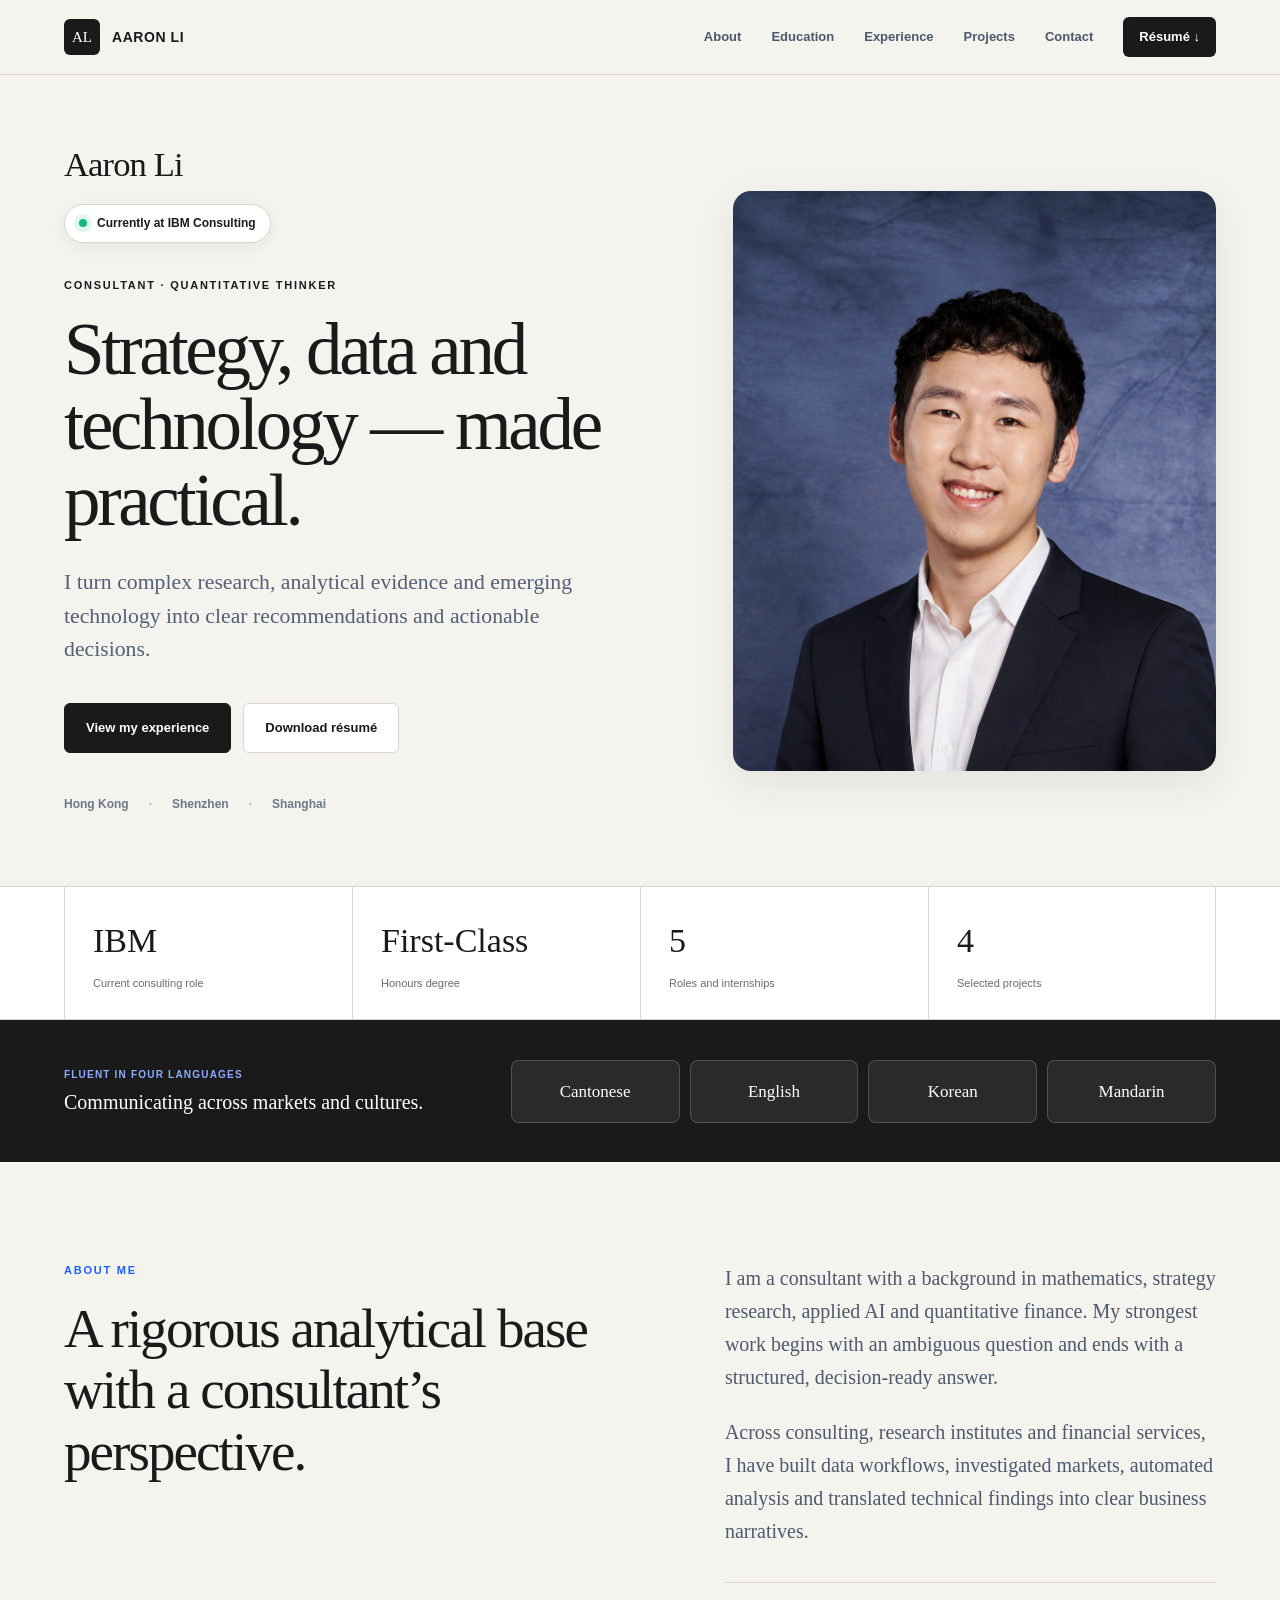
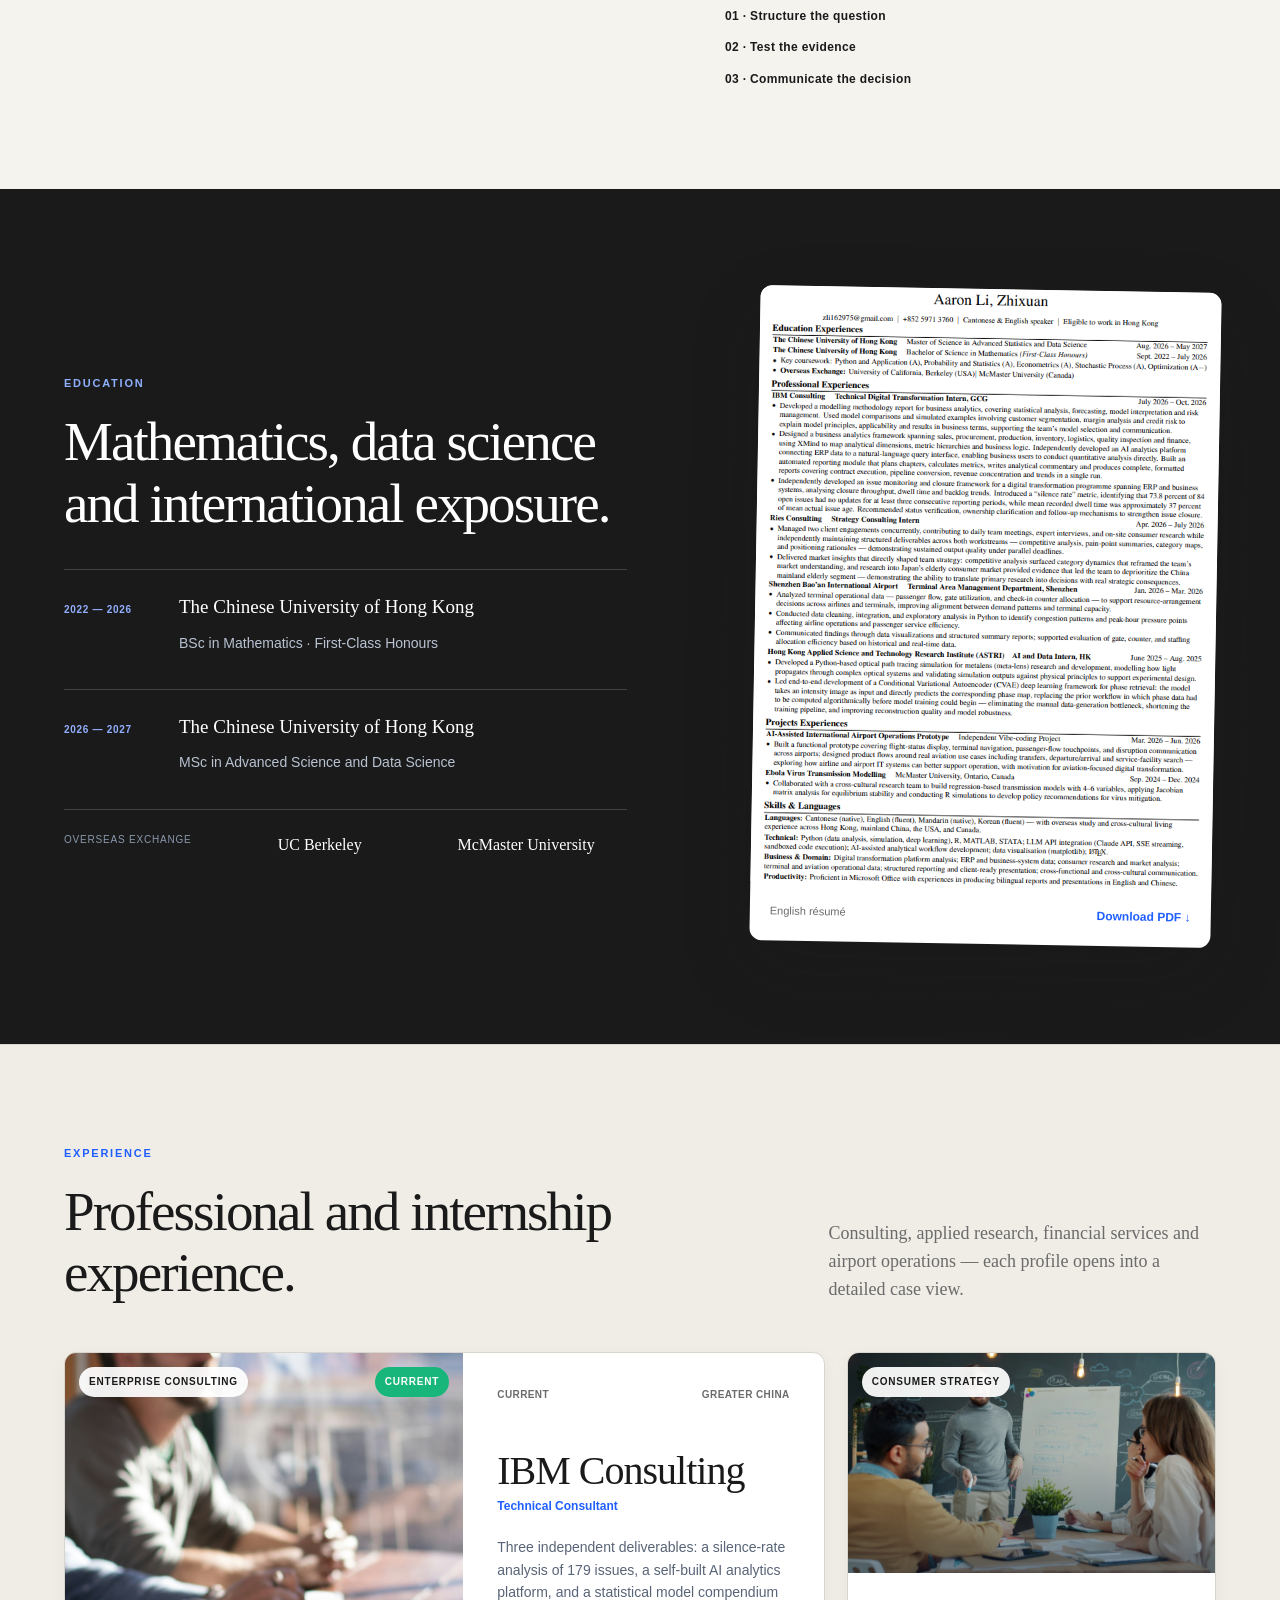
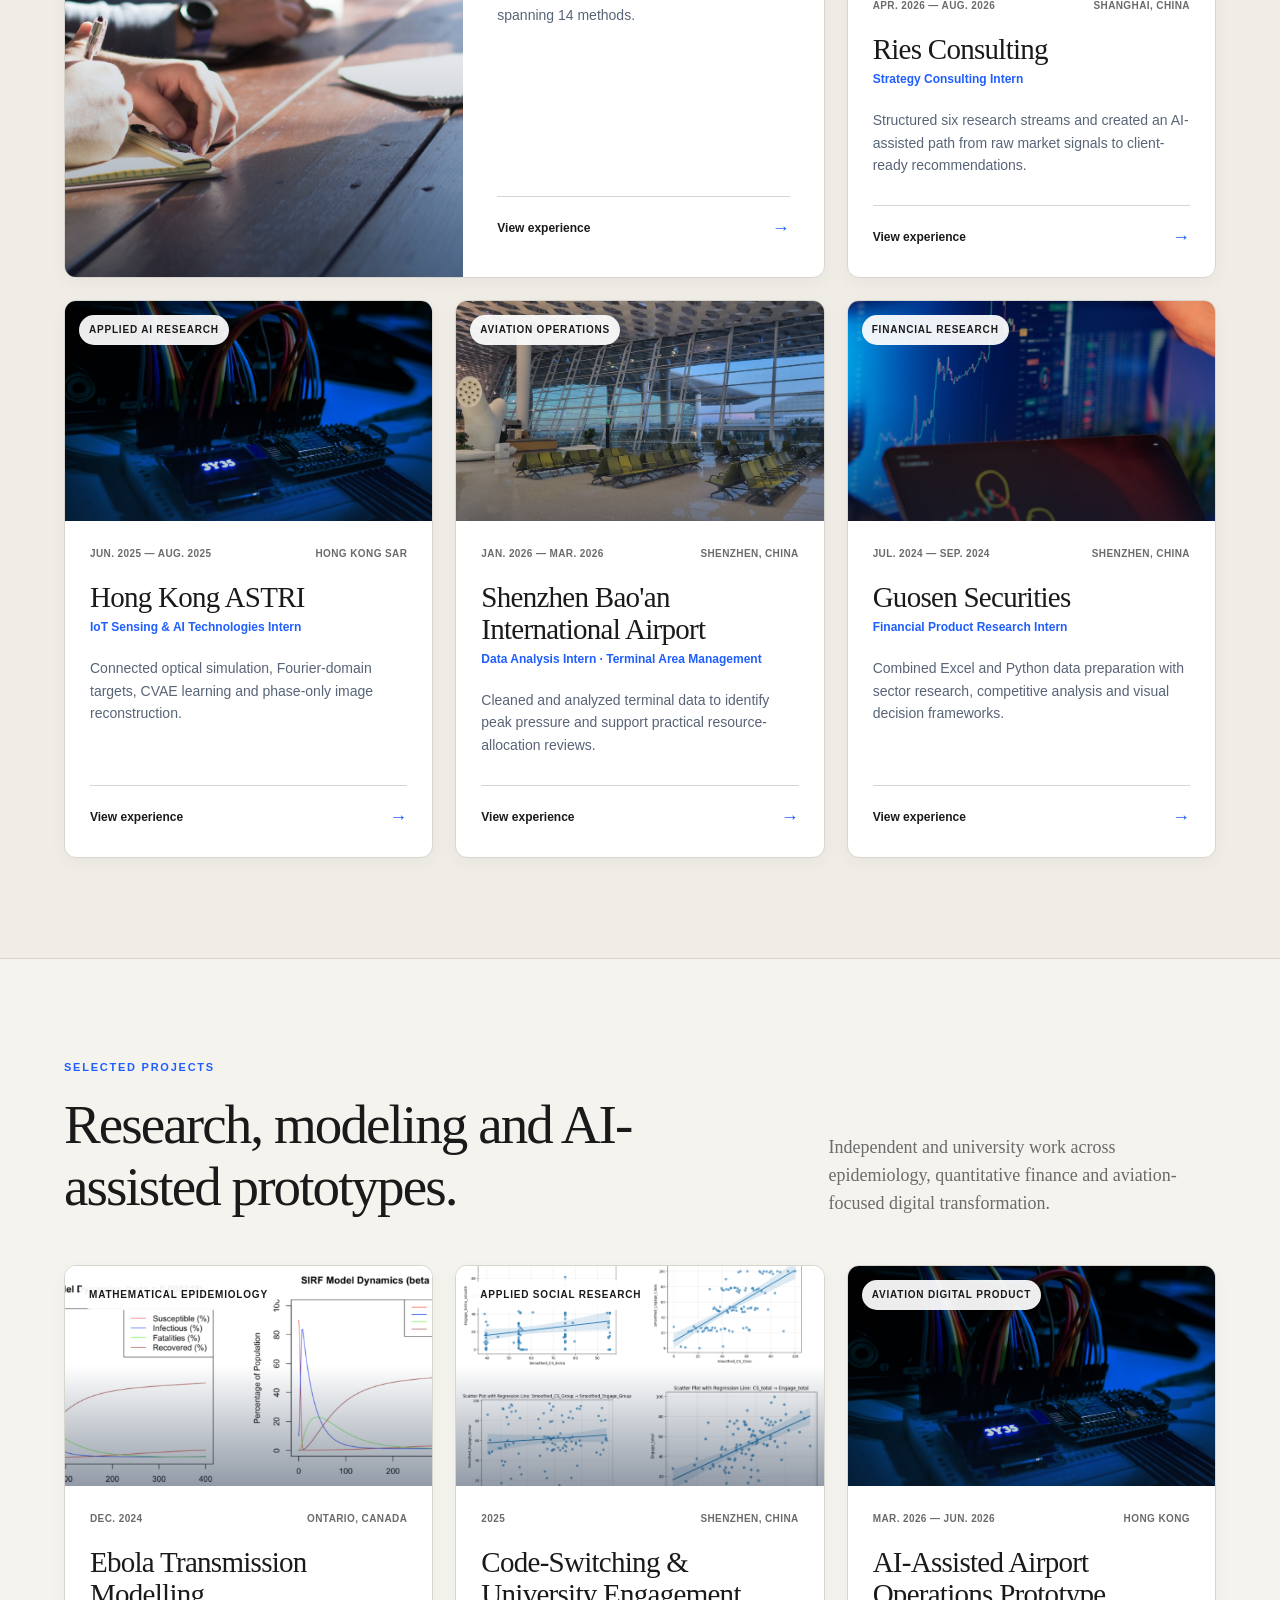
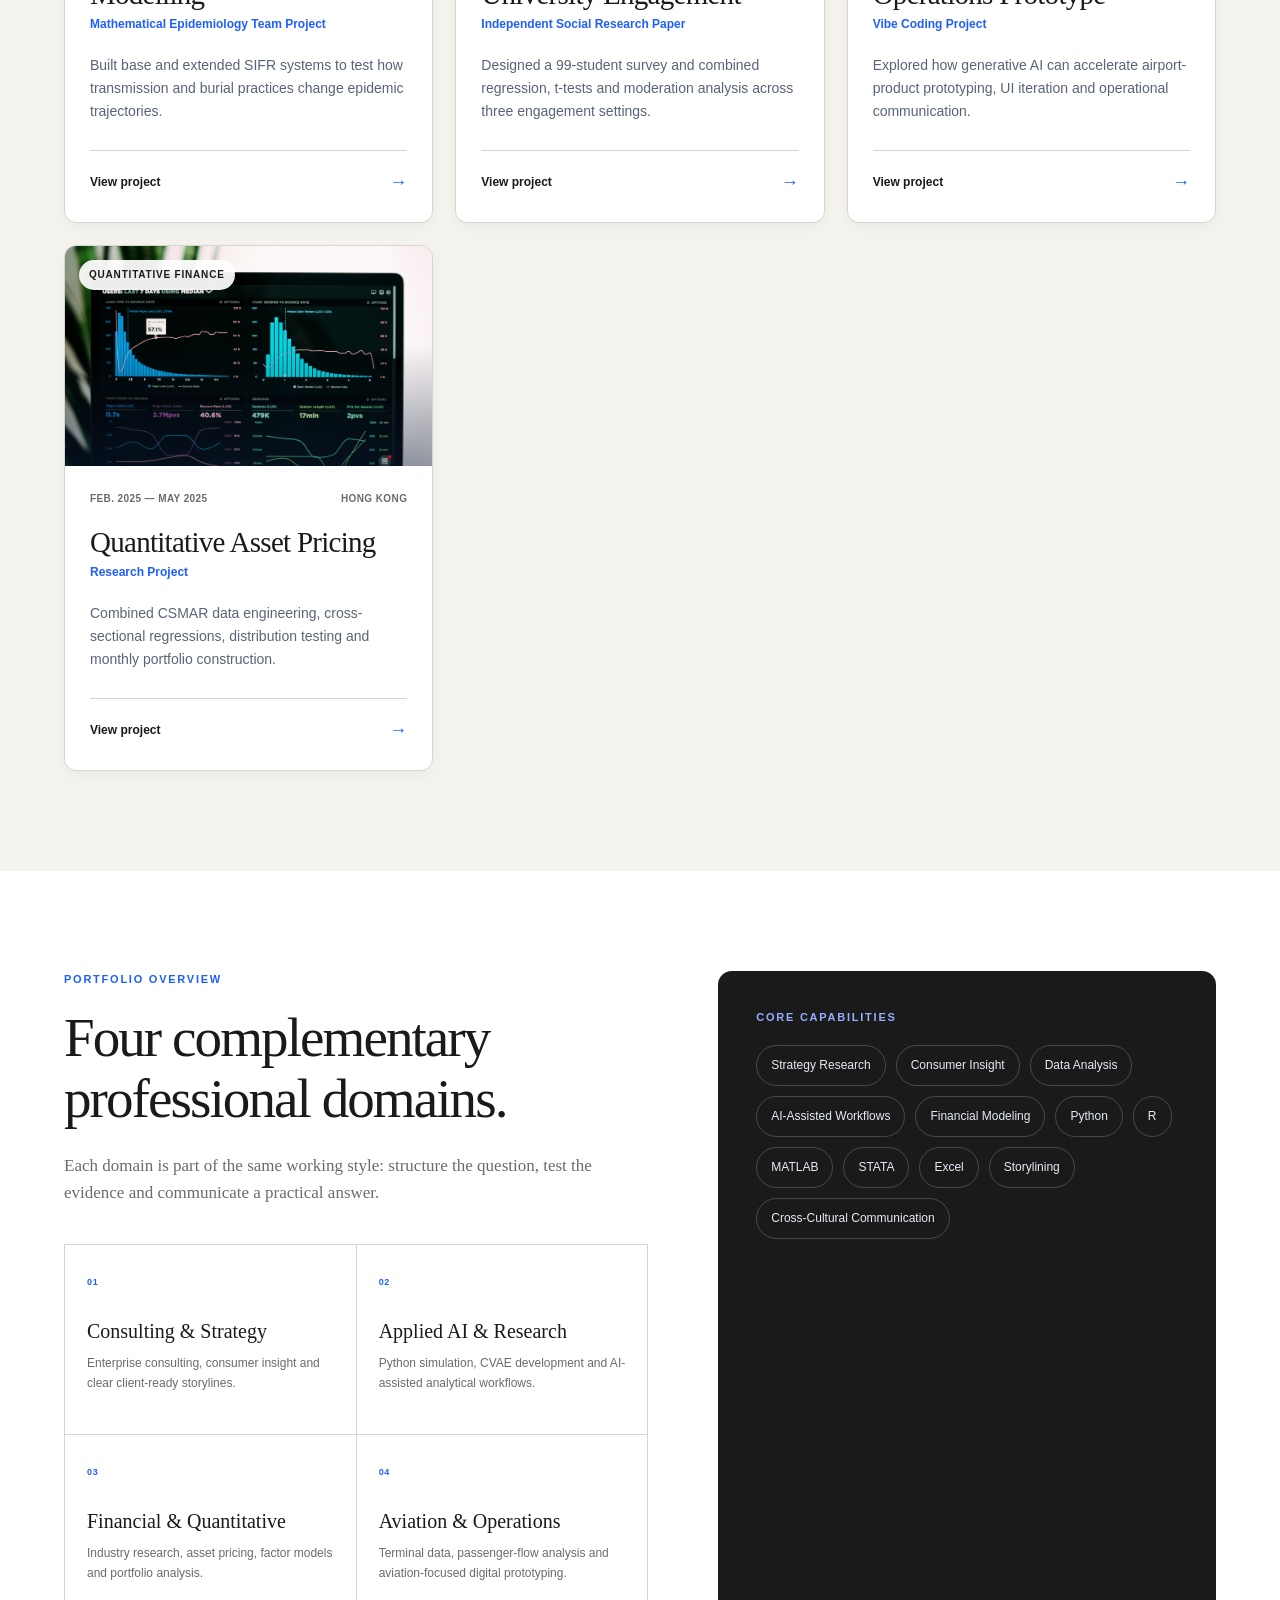
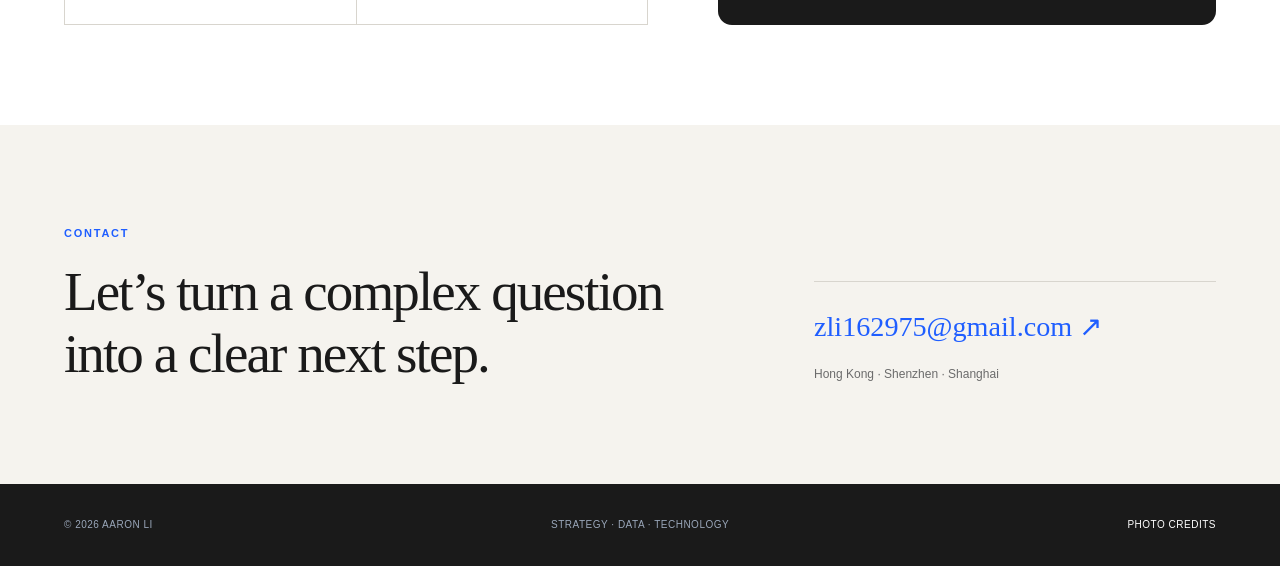
==== commit 1f270df5: "Add files via upload" ====
--- a/index.html
+++ b/index.html
@@ -8,7 +8,7 @@
       content="The professional portfolio of Aaron Li, currently at IBM Consulting."
     />
     <title>Aaron Li | Consultant</title>
-    <link rel="stylesheet" href="assets/css/style.css?v=20260729-guosen" />
+    <link rel="stylesheet" href="assets/css/style.css?v=20260820-ibm" />
   </head>
   <body data-page="home">
     <header
@@ -22,26 +22,28 @@
           <span class="brand-name">Aaron Li</span>
         </a>
 
-        <button
-          class="menu-button"
-          type="button"
-          aria-label="Open navigation"
-          aria-expanded="false"
-          data-menu-button
-        >
-          Menu
-        </button>
-
-        <nav class="main-nav" aria-label="Main navigation" data-main-nav>
-          <a href="#about">About</a>
-          <a href="#education">Education</a>
-          <a href="#experience">Experience</a>
-          <a href="#projects">Projects</a>
-          <a href="#contact">Contact</a>
-          <a class="nav-resume" href="assets/files/aaron-li-resume.pdf" download>
-            Résumé ↓
-          </a>
-        </nav>
+        <div class="nav-right">
+          <nav class="main-nav" aria-label="Main navigation" data-main-nav>
+            <a href="#about">About</a>
+            <a href="#education">Education</a>
+            <a href="#experience">Experience</a>
+            <a href="#projects">Projects</a>
+            <a href="#contact">Contact</a>
+            <a class="nav-resume" href="assets/files/aaron-li-resume.pdf" download>
+              Résumé ↓
+            </a>
+          </nav>
+
+          <button
+            class="menu-button"
+            type="button"
+            aria-label="Open navigation"
+            aria-expanded="false"
+            data-menu-button
+          >
+            Menu
+          </button>
+        </div>
       </div>
     </header>
 
@@ -363,6 +365,6 @@
       </div>
     </footer>
 
-    <script src="assets/js/site.js?v=20260729-guosen" defer></script>
+    <script src="assets/js/site.js?v=20260820-ibm" defer></script>
   </body>
 </html>
--- a/assets/css/style.css
+++ b/assets/css/style.css
@@ -1,18 +1,22 @@
 :root {
-  --navy: #0b1f3a;
-  --navy-2: #142c4d;
-  --blue: #1f5eff;
+  --bg:     #f5f3ee;
+  --bg-2:   #eceae4;
+  --navy:   #1a1a1a;
+  --navy-2: #2a2a2a;
+  --navy-3: #3a3a3a;
+  --blue:   #1f5eff;
   --blue-dark: #1647c9;
-  --sky: #eaf1ff;
-  --text: #172033;
-  --muted: #687386;
-  --line: #d9e0ea;
-  --soft: #f4f6f9;
-  --white: #ffffff;
-  --serif: Georgia, "Times New Roman", serif;
-  --sans: -apple-system, BlinkMacSystemFont, "Segoe UI", Helvetica, Arial,
-    sans-serif;
-  --shadow: 0 18px 50px rgba(17, 33, 59, 0.1);
+  --blue-mid: #1a3a6e;
+  --sky:    #e8eef8;
+  --text:   #1a1a1a;
+  --muted:  #6b6b6b;
+  --line:   #d8d5ce;
+  --soft:   #f0ede6;
+  --white:  #ffffff;
+  --serif:  Georgia, "Times New Roman", serif;
+  --sans:   -apple-system, BlinkMacSystemFont, "Segoe UI", Helvetica, Arial, sans-serif;
+  --shadow: 0 12px 40px rgba(26,26,26,0.08);
+  --accent: #b07d3a;
 }
 
 * {
@@ -24,7 +28,7 @@
 }
 
 body {
-  background: var(--white);
+  background: var(--bg);
   color: var(--text);
   font-family: var(--sans);
   font-size: 16px;
@@ -33,7 +37,7 @@
 }
 
 body::selection {
-  background: var(--blue);
+  background: var(--navy);
   color: var(--white);
 }
 
@@ -67,12 +71,13 @@
 }
 
 .site-header {
-  background: rgba(255, 255, 255, 0.96);
+  background: rgba(245, 243, 238, 0.96);
   border-bottom: 1px solid var(--line);
   position: sticky;
   top: 0;
   z-index: 100;
   backdrop-filter: blur(14px);
+  -webkit-backdrop-filter: blur(14px);
 }
 
 .nav-wrap {
@@ -122,7 +127,7 @@
 }
 
 .main-nav a:hover {
-  color: var(--blue);
+  color: var(--navy);
 }
 
 .main-nav .nav-resume {
@@ -165,9 +170,7 @@
 }
 
 .hero {
-  background:
-    radial-gradient(circle at 88% 18%, rgba(75, 126, 255, 0.18), transparent 28%),
-    linear-gradient(135deg, #f7f9fc 0%, #edf2f9 100%);
+  background: var(--bg);
   border-bottom: 1px solid var(--line);
   overflow: hidden;
 }
@@ -195,7 +198,7 @@
 .current-badge {
   align-items: center;
   background: var(--white);
-  border: 1px solid #cfd8e7;
+  border: 1px solid var(--line);
   border-radius: 999px;
   color: var(--navy);
   display: inline-flex;
@@ -204,7 +207,7 @@
   gap: 10px;
   margin-bottom: 34px;
   padding: 9px 14px;
-  box-shadow: 0 8px 30px rgba(12, 37, 73, 0.06);
+  box-shadow: 0 4px 16px rgba(26,26,26,0.06);
 }
 
 .live-dot {
@@ -280,25 +283,25 @@
 }
 
 .button.primary {
+  background: var(--navy);
+  border: 1px solid var(--navy);
+  color: var(--white);
+}
+
+.button.primary:hover {
   background: var(--blue);
-  border: 1px solid var(--blue);
-  color: var(--white);
-}
-
-.button.primary:hover {
-  background: var(--blue-dark);
-  border-color: var(--blue-dark);
+  border-color: var(--blue);
 }
 
 .button.secondary {
   background: var(--white);
-  border: 1px solid #c9d2df;
+  border: 1px solid var(--line);
   color: var(--navy);
 }
 
 .button.secondary:hover {
-  border-color: var(--blue);
-  color: var(--blue);
+  border-color: var(--navy);
+  color: var(--navy);
 }
 
 .hero-locations {
@@ -328,7 +331,7 @@
 }
 
 .hero-photo {
-  background: #cbd7e9;
+  background: var(--bg-2);
   border-radius: 18px;
   box-shadow: var(--shadow);
   height: 580px;
@@ -516,7 +519,7 @@
   background: var(--white);
   border: 1px solid var(--line);
   border-radius: 12px;
-  box-shadow: 0 5px 18px rgba(17, 33, 59, 0.04);
+  box-shadow: 0 5px 18px rgba(26,26,26,0.04);
   min-width: 0;
   overflow: hidden;
   transition:
@@ -573,7 +576,7 @@
 }
 
 .card-category {
-  background: rgba(255, 255, 255, 0.93);
+  background: rgba(255,255,255,0.93);
   color: var(--navy);
   left: 14px;
 }
@@ -695,6 +698,11 @@
   border-right: 1px solid var(--line);
   min-height: 190px;
   padding: 22px;
+  transition: background 0.2s;
+}
+
+.domain-grid article:hover {
+  background: var(--soft);
 }
 
 .domain-grid article > span {
@@ -819,7 +827,7 @@
 .resume-preview {
   background: var(--white);
   border-radius: 12px;
-  box-shadow: 0 26px 70px rgba(0, 0, 0, 0.25);
+  box-shadow: 0 26px 70px rgba(26,26,26,0.18);
   color: var(--navy);
   overflow: hidden;
   transform: rotate(1deg);
@@ -883,7 +891,7 @@
 }
 
 .site-footer {
-  background: #071529;
+  background: var(--navy);
   color: #9aa7ba;
 }
 
@@ -1052,7 +1060,7 @@
 
 .metric-cards i {
   align-items: center;
-  border: 1px solid #cad7f7;
+  border: 1px solid rgba(15,98,254,0.3);
   border-radius: 6px;
   color: var(--blue);
   display: inline-flex;
@@ -1158,7 +1166,7 @@
   background: #f7f9fc;
   border: 1px solid var(--line);
   border-radius: 14px;
-  box-shadow: 0 5px 20px rgba(17, 33, 59, 0.035);
+  box-shadow: 0 5px 20px rgba(0,0,0,0.2);
   min-width: 0;
   padding: 27px;
   transition:
@@ -1421,7 +1429,7 @@
   background: var(--white);
   border: 1px solid #d5deeb;
   border-radius: 13px;
-  box-shadow: 0 5px 20px rgba(17, 33, 59, 0.035);
+  box-shadow: 0 5px 20px rgba(0,0,0,0.2);
   min-height: 330px;
   padding: 28px;
   transition:
@@ -1579,7 +1587,7 @@
 }
 
 .detail-tools .detail-section-title h2 {
-  color: var(--white);
+  color: var(--navy);
 }
 
 .detail-tools .detail-section-title > span {
@@ -1736,7 +1744,7 @@
 }
 
 .next-experience a:hover {
-  background: var(--blue);
+  background: var(--navy);
   color: var(--white);
 }
 
@@ -1761,6 +1769,7 @@
 }
 
 .next-experience strong {
+  color: var(--navy);
   font-family: var(--serif);
   font-size: clamp(34px, 4vw, 56px);
   font-weight: 400;
@@ -10816,3 +10825,1128 @@
     transition: none;
   }
 }
+
+/* =========================================================
+   IBM CONSULTING CASE PAGE
+   ========================================================= */
+
+:root {
+  --ibm-navy: #0a0e1a;
+  --ibm-blue: #0f62fe;
+  --ibm-blue-mid: #1a3a6e;
+  --ibm-blue-light: #4589ff;
+  --ibm-surface: #111827;
+  --ibm-surface-2: #1c2638;
+  --ibm-border: rgba(255,255,255,0.08);
+  --ibm-text: #e8edf5;
+  --ibm-muted: #8a9bb5;
+  --ibm-accent: #00d4ff;
+  --ibm-added: #0f62fe;
+  --ibm-closed: #42be65;
+}
+
+.ibm-case-page body,
+.ibm-case {
+  background: var(--ibm-navy);
+  color: var(--ibm-text);
+}
+
+/* ---- Hero ---- */
+.ibm-hero {
+  position: relative;
+  background: var(--ibm-navy);
+  padding: 5rem 0 4rem;
+  overflow: hidden;
+}
+
+.ibm-hero-grid-bg {
+  position: absolute;
+  inset: 0;
+  background-image:
+    linear-gradient(rgba(15,98,254,0.06) 1px, transparent 1px),
+    linear-gradient(90deg, rgba(15,98,254,0.06) 1px, transparent 1px);
+  background-size: 48px 48px;
+  pointer-events: none;
+}
+
+.ibm-hero::after {
+  content: '';
+  position: absolute;
+  bottom: 0; left: 0; right: 0;
+  height: 1px;
+  background: var(--ibm-border);
+}
+
+.ibm-hero-layout {
+  display: grid;
+  grid-template-columns: 1fr 1fr;
+  gap: 3rem;
+  align-items: start;
+}
+
+.ibm-kicker {
+  font-size: 0.75rem;
+  letter-spacing: 0.1em;
+  text-transform: uppercase;
+  color: var(--ibm-blue-light);
+  margin: 0 0 1rem;
+}
+
+.ibm-hero-copy h1 {
+  font-size: clamp(1.8rem, 3.5vw, 2.6rem);
+  font-weight: 700;
+  line-height: 1.15;
+  color: #fff;
+  margin: 0 0 1rem;
+}
+
+.ibm-hero-lede {
+  font-size: 1rem;
+  line-height: 1.65;
+  color: var(--ibm-muted);
+  margin: 0 0 2rem;
+  max-width: 46ch;
+}
+
+.ibm-hero-meta {
+  display: flex;
+  gap: 2rem;
+  flex-wrap: wrap;
+  font-size: 0.8rem;
+}
+
+.ibm-hero-meta > div {
+  display: flex;
+  flex-direction: column;
+  gap: 0.2rem;
+}
+
+.ibm-hero-meta span {
+  color: var(--ibm-muted);
+  text-transform: uppercase;
+  letter-spacing: 0.07em;
+  font-size: 0.68rem;
+}
+
+.ibm-hero-meta strong {
+  color: var(--ibm-text);
+  font-weight: 600;
+}
+
+.ibm-hero-cards {
+  display: flex;
+  flex-direction: column;
+  gap: 1rem;
+}
+
+.ibm-output-card {
+  background: var(--ibm-surface);
+  border: 1px solid var(--ibm-border);
+  border-radius: 12px;
+  padding: 1.25rem 1.5rem;
+}
+
+.ibm-output-card-dark {
+  background: var(--ibm-blue-mid);
+  border-color: rgba(15,98,254,0.3);
+}
+
+.ibm-output-card > span {
+  display: block;
+  font-size: 0.65rem;
+  letter-spacing: 0.12em;
+  text-transform: uppercase;
+  color: var(--ibm-blue-light);
+  margin-bottom: 0.35rem;
+}
+
+.ibm-output-card-dark > span {
+  color: var(--ibm-accent);
+}
+
+.ibm-output-card > strong {
+  display: block;
+  font-size: 1rem;
+  font-weight: 700;
+  color: #fff;
+  margin-bottom: 0.25rem;
+}
+
+.ibm-output-card > p {
+  font-size: 0.78rem;
+  color: var(--ibm-muted);
+  margin: 0 0 0.75rem;
+}
+
+.ibm-output-stat {
+  display: flex;
+  align-items: baseline;
+  gap: 0.65rem;
+  padding-top: 0.75rem;
+  border-top: 1px solid var(--ibm-border);
+}
+
+.ibm-output-stat b {
+  font-size: 1.6rem;
+  font-weight: 800;
+  color: var(--ibm-blue-light);
+  line-height: 1;
+}
+
+.ibm-output-card-dark .ibm-output-stat b {
+  color: var(--ibm-accent);
+}
+
+.ibm-output-stat i {
+  font-style: normal;
+  font-size: 0.75rem;
+  color: var(--ibm-muted);
+  line-height: 1.4;
+}
+
+/* ---- Sticky nav ---- */
+.ibm-nav {
+  position: sticky;
+  top: 0;
+  z-index: 50;
+  background: rgba(10,14,26,0.92);
+  backdrop-filter: blur(12px);
+  -webkit-backdrop-filter: blur(12px);
+  border-bottom: 1px solid var(--ibm-border);
+}
+
+.ibm-nav .container {
+  display: flex;
+  justify-content: space-between;
+  align-items: center;
+  padding-top: 0.85rem;
+  padding-bottom: 0.85rem;
+  font-size: 0.78rem;
+}
+
+.ibm-nav > .container > span {
+  color: var(--ibm-muted);
+}
+
+.ibm-nav a {
+  color: var(--ibm-muted);
+  text-decoration: none;
+  margin-left: 1.5rem;
+  transition: color 0.2s;
+}
+
+.ibm-nav a:hover { color: #fff; }
+
+/* ---- Section header ---- */
+.ibm-section-head {
+  display: flex;
+  align-items: flex-start;
+  gap: 2rem;
+  margin-bottom: 3rem;
+  padding-bottom: 1.5rem;
+  border-bottom: 1px solid var(--ibm-border);
+}
+
+.ibm-section-head > span {
+  font-size: 3rem;
+  font-weight: 800;
+  color: rgba(15,98,254,0.2);
+  line-height: 1;
+  min-width: 3rem;
+}
+
+.ibm-section-head > div > p {
+  font-size: 0.72rem;
+  letter-spacing: 0.1em;
+  text-transform: uppercase;
+  color: var(--ibm-blue-light);
+  margin: 0 0 0.4rem;
+}
+
+.ibm-section-head > div > h2 {
+  font-size: clamp(1.4rem, 2.5vw, 2rem);
+  font-weight: 700;
+  color: #fff;
+  margin: 0;
+  line-height: 1.2;
+}
+
+.ibm-section-head-light > div > p {
+  color: var(--ibm-accent);
+}
+
+/* ---- Output 01 ---- */
+.ibm-output1 {
+  background: var(--ibm-navy);
+  padding: 5rem 0;
+}
+
+.ibm-label {
+  display: inline-block;
+  font-size: 0.65rem;
+  letter-spacing: 0.12em;
+  text-transform: uppercase;
+  color: var(--ibm-blue-light);
+  margin-bottom: 0.75rem;
+}
+
+.ibm-label-light {
+  color: var(--ibm-accent);
+}
+
+.ibm-insight-grid {
+  display: grid;
+  grid-template-columns: 1fr 1fr;
+  gap: 3.5rem;
+  align-items: start;
+  margin-bottom: 3rem;
+}
+
+.ibm-insight-copy h3 {
+  font-size: clamp(1.1rem, 2vw, 1.45rem);
+  font-weight: 700;
+  color: #fff;
+  margin: 0 0 1rem;
+  line-height: 1.3;
+}
+
+.ibm-insight-copy p {
+  font-size: 0.9rem;
+  line-height: 1.7;
+  color: var(--ibm-muted);
+  margin: 0 0 1.5rem;
+}
+
+.ibm-metric-row {
+  display: grid;
+  grid-template-columns: repeat(3, 1fr);
+  gap: 1rem;
+  padding-top: 1.5rem;
+  border-top: 1px solid var(--ibm-border);
+}
+
+.ibm-metric-row > div {
+  display: flex;
+  flex-direction: column;
+  gap: 0.25rem;
+}
+
+.ibm-metric-row strong {
+  font-size: 1.6rem;
+  font-weight: 800;
+  color: var(--ibm-blue-light);
+  line-height: 1;
+}
+
+.ibm-metric-row span {
+  font-size: 0.7rem;
+  color: var(--ibm-muted);
+  line-height: 1.4;
+}
+
+.ibm-chart-figure {
+  margin: 0;
+}
+
+.ibm-chart-frame {
+  background: var(--ibm-surface);
+  border: 1px solid var(--ibm-border);
+  border-radius: 10px;
+  overflow: hidden;
+  aspect-ratio: 16/10;
+  display: flex;
+  align-items: center;
+  justify-content: center;
+}
+
+.ibm-chart-frame img {
+  width: 100%;
+  height: 100%;
+  object-fit: contain;
+}
+
+figcaption {
+  margin-top: 0.6rem;
+  font-size: 0.7rem;
+  color: var(--ibm-muted);
+}
+
+figcaption span {
+  margin-right: 0.5rem;
+  color: var(--ibm-blue-light);
+  font-weight: 600;
+}
+
+/* Finding strip */
+.ibm-finding-strip {
+  display: grid;
+  grid-template-columns: 1fr auto 1fr auto;
+  gap: 0;
+  background: var(--ibm-surface);
+  border: 1px solid var(--ibm-border);
+  border-radius: 12px;
+  overflow: hidden;
+  margin-bottom: 3rem;
+}
+
+.ibm-finding-strip > div {
+  padding: 1.5rem;
+}
+
+.ibm-finding-strip span {
+  display: block;
+  font-size: 0.65rem;
+  letter-spacing: 0.1em;
+  text-transform: uppercase;
+  color: var(--ibm-muted);
+  margin-bottom: 0.4rem;
+}
+
+.ibm-finding-strip strong {
+  display: block;
+  font-size: 1.75rem;
+  font-weight: 800;
+  color: #fff;
+  line-height: 1;
+  margin-bottom: 0.3rem;
+}
+
+.ibm-finding-strip p {
+  font-size: 0.75rem;
+  color: var(--ibm-muted);
+  margin: 0;
+}
+
+.ibm-arrow-cell {
+  display: flex;
+  align-items: center;
+  justify-content: center;
+  padding: 1.5rem 0.75rem;
+  font-size: 1.5rem;
+  color: rgba(255,255,255,0.15);
+  border-left: 1px solid var(--ibm-border);
+  border-right: 1px solid var(--ibm-border);
+}
+
+.ibm-gap-label {
+  flex-direction: column;
+  gap: 0.2rem;
+  font-size: 0.85rem;
+  background: rgba(15,98,254,0.08);
+  border-left: 3px solid var(--ibm-blue);
+}
+
+.ibm-gap-label strong {
+  font-size: 1.1rem;
+  font-weight: 700;
+  color: var(--ibm-blue-light);
+  display: block;
+  margin-bottom: 0;
+}
+
+.ibm-gap-label span {
+  font-size: 0.65rem;
+  color: var(--ibm-muted);
+}
+
+/* Status bars */
+.ibm-status-breakdown {
+  margin-bottom: 3rem;
+}
+
+.ibm-status-bars {
+  display: flex;
+  flex-direction: column;
+  gap: 0.75rem;
+  margin: 1rem 0;
+}
+
+.ibm-status-bars > div header {
+  display: flex;
+  justify-content: space-between;
+  align-items: baseline;
+  margin-bottom: 0.3rem;
+  font-size: 0.78rem;
+}
+
+.ibm-status-bars > div header span { color: var(--ibm-muted); }
+.ibm-status-bars > div header strong { color: var(--ibm-blue-light); font-weight: 700; }
+
+.ibm-status-bars > div i {
+  display: block;
+  height: 6px;
+  background: var(--ibm-surface-2);
+  border-radius: 3px;
+  overflow: hidden;
+}
+
+.ibm-status-bars > div i b {
+  display: block;
+  height: 100%;
+  background: linear-gradient(90deg, var(--ibm-blue), var(--ibm-blue-light));
+  border-radius: 3px;
+  transition: width 0.6s cubic-bezier(.4,0,.2,1);
+}
+
+.ibm-status-note {
+  font-size: 0.78rem;
+  color: var(--ibm-muted);
+  margin: 0.75rem 0 0;
+  line-height: 1.6;
+}
+
+/* Weekly chart */
+.ibm-weekly-grid {
+  background: var(--ibm-surface);
+  border: 1px solid var(--ibm-border);
+  border-radius: 12px;
+  padding: 1.5rem;
+}
+
+.ibm-weekly-chart {
+  display: flex;
+  align-items: flex-end;
+  gap: 6px;
+  height: 100px;
+  margin: 1rem 0 0.5rem;
+}
+
+.ibm-week-col {
+  display: flex;
+  flex-direction: column;
+  align-items: center;
+  gap: 3px;
+  flex: 1;
+}
+
+.ibm-week-bar-wrap {
+  display: flex;
+  gap: 2px;
+  align-items: flex-end;
+  height: 80px;
+  width: 100%;
+  justify-content: center;
+}
+
+.ibm-bar-added {
+  width: 8px;
+  background: var(--ibm-added);
+  border-radius: 2px 2px 0 0;
+  min-height: 2px;
+  opacity: 0.85;
+}
+
+.ibm-bar-closed {
+  width: 8px;
+  background: var(--ibm-closed);
+  border-radius: 2px 2px 0 0;
+  min-height: 2px;
+  opacity: 0.85;
+}
+
+.ibm-week-col > span {
+  font-size: 0.55rem;
+  color: var(--ibm-muted);
+  white-space: nowrap;
+}
+
+.ibm-chart-legend {
+  display: flex;
+  align-items: center;
+  gap: 1rem;
+  font-size: 0.72rem;
+  color: var(--ibm-muted);
+}
+
+.ibm-dot-added,
+.ibm-dot-closed {
+  display: inline-block;
+  width: 10px;
+  height: 10px;
+  border-radius: 2px;
+}
+
+.ibm-dot-added { background: var(--ibm-added); }
+.ibm-dot-closed { background: var(--ibm-closed); }
+
+/* ---- Output 02 ---- */
+.ibm-output2 {
+  background: var(--ibm-surface);
+  padding: 5rem 0;
+  border-top: 1px solid var(--ibm-border);
+  border-bottom: 1px solid var(--ibm-border);
+}
+
+.ibm-platform-overview {
+  display: grid;
+  grid-template-columns: 1fr 1fr;
+  gap: 3rem;
+  margin-bottom: 4rem;
+}
+
+.ibm-platform-copy h3 {
+  font-size: clamp(1.1rem, 2vw, 1.4rem);
+  font-weight: 700;
+  color: #fff;
+  margin: 0 0 1rem;
+  line-height: 1.3;
+}
+
+.ibm-platform-copy p {
+  font-size: 0.88rem;
+  line-height: 1.7;
+  color: var(--ibm-muted);
+  margin: 0;
+}
+
+.ibm-platform-flow {
+  display: flex;
+  flex-direction: column;
+  gap: 0;
+}
+
+.ibm-flow-step {
+  display: grid;
+  grid-template-columns: 2rem 1fr;
+  gap: 1rem;
+  padding: 0.9rem 0;
+  border-bottom: 1px solid var(--ibm-border);
+  align-items: flex-start;
+}
+
+.ibm-flow-step:last-child { border-bottom: none; }
+
+.ibm-flow-step > span {
+  font-size: 0.75rem;
+  font-weight: 700;
+  color: var(--ibm-blue-light);
+  padding-top: 0.15rem;
+}
+
+.ibm-flow-step strong {
+  display: block;
+  font-size: 0.85rem;
+  font-weight: 700;
+  color: #fff;
+  margin-bottom: 0.2rem;
+}
+
+.ibm-flow-step p {
+  font-size: 0.75rem;
+  color: var(--ibm-muted);
+  margin: 0;
+  line-height: 1.5;
+}
+
+.ibm-tech-grid {
+  display: grid;
+  grid-template-columns: repeat(3, 1fr);
+  gap: 1.25rem;
+  margin-bottom: 3rem;
+}
+
+.ibm-tech-card {
+  background: var(--ibm-navy);
+  border: 1px solid var(--ibm-border);
+  border-radius: 12px;
+  padding: 1.5rem;
+}
+
+.ibm-tech-card-blue {
+  background: rgba(15,98,254,0.1);
+  border-color: rgba(15,98,254,0.3);
+}
+
+.ibm-tech-card h3 {
+  font-size: 0.95rem;
+  font-weight: 700;
+  color: #fff;
+  margin: 0 0 0.75rem;
+  line-height: 1.3;
+}
+
+.ibm-tech-card p {
+  font-size: 0.78rem;
+  line-height: 1.65;
+  color: var(--ibm-muted);
+  margin: 0 0 1rem;
+}
+
+.ibm-tech-tags {
+  display: flex;
+  flex-wrap: wrap;
+  gap: 0.4rem;
+}
+
+.ibm-tech-tags i {
+  font-style: normal;
+  font-size: 0.65rem;
+  background: rgba(255,255,255,0.06);
+  border: 1px solid var(--ibm-border);
+  border-radius: 4px;
+  padding: 0.15rem 0.5rem;
+  color: var(--ibm-muted);
+}
+
+.ibm-tech-card-blue .ibm-tech-tags i {
+  background: rgba(15,98,254,0.12);
+  border-color: rgba(15,98,254,0.25);
+  color: var(--ibm-blue-light);
+}
+
+/* Report preview */
+.ibm-report-preview {
+  background: var(--ibm-navy);
+  border: 1px solid var(--ibm-border);
+  border-radius: 12px;
+  display: grid;
+  grid-template-columns: auto 1fr;
+  overflow: hidden;
+}
+
+.ibm-report-cover {
+  background: linear-gradient(135deg, var(--ibm-blue) 0%, var(--ibm-blue-mid) 100%);
+  padding: 2rem 1.5rem;
+  min-width: 200px;
+  display: flex;
+  flex-direction: column;
+  gap: 0.4rem;
+}
+
+.ibm-report-cover > span {
+  font-size: 0.6rem;
+  letter-spacing: 0.1em;
+  text-transform: uppercase;
+  color: rgba(255,255,255,0.6);
+}
+
+.ibm-report-cover > strong {
+  font-size: 1.1rem;
+  font-weight: 800;
+  color: #fff;
+  line-height: 1.2;
+}
+
+.ibm-report-cover > p {
+  font-size: 0.75rem;
+  color: rgba(255,255,255,0.7);
+  margin: 0;
+}
+
+.ibm-report-cover > div {
+  display: flex;
+  flex-direction: column;
+  gap: 0.2rem;
+  margin-top: 0.75rem;
+}
+
+.ibm-report-cover > div i {
+  font-style: normal;
+  font-size: 0.65rem;
+  color: rgba(255,255,255,0.5);
+}
+
+.ibm-report-sections {
+  display: grid;
+  grid-template-columns: repeat(5, 1fr);
+  gap: 0;
+}
+
+.ibm-report-sections > div {
+  padding: 1.25rem 1rem;
+  border-left: 1px solid var(--ibm-border);
+}
+
+.ibm-report-sections > div:first-child { border-left: none; }
+
+.ibm-report-sections span {
+  display: block;
+  font-size: 0.65rem;
+  color: var(--ibm-muted);
+  margin-bottom: 0.25rem;
+}
+
+.ibm-report-sections strong {
+  display: block;
+  font-size: 0.85rem;
+  font-weight: 700;
+  color: #fff;
+  margin-bottom: 0.25rem;
+}
+
+.ibm-report-sections p {
+  font-size: 0.68rem;
+  color: var(--ibm-muted);
+  margin: 0;
+  line-height: 1.4;
+}
+
+/* ---- Architecture ---- */
+.ibm-method {
+  background: var(--ibm-navy);
+  padding: 5rem 0;
+}
+
+.ibm-arch-diagram {
+  margin-bottom: 4rem;
+  background: var(--ibm-surface);
+  border: 1px solid var(--ibm-border);
+  border-radius: 12px;
+  padding: 2rem;
+}
+
+.ibm-arch-row {
+  display: grid;
+  grid-template-columns: 1fr auto 1fr auto 1fr auto 1fr;
+  align-items: center;
+  gap: 0.5rem;
+  margin-bottom: 1.5rem;
+}
+
+.ibm-arch-arrow {
+  font-size: 1.25rem;
+  color: rgba(255,255,255,0.15);
+  text-align: center;
+  padding: 0 0.25rem;
+}
+
+.ibm-arch-node {
+  background: var(--ibm-navy);
+  border: 1px solid var(--ibm-border);
+  border-radius: 8px;
+  padding: 1rem 0.85rem;
+}
+
+.ibm-arch-input  { border-top: 3px solid var(--ibm-muted); }
+.ibm-arch-plan   { border-top: 3px solid var(--ibm-blue); }
+.ibm-arch-exec   { border-top: 3px solid #f59e0b; }
+.ibm-arch-output { border-top: 3px solid var(--ibm-closed); }
+
+.ibm-arch-node > span {
+  display: block;
+  font-size: 0.6rem;
+  letter-spacing: 0.1em;
+  text-transform: uppercase;
+  color: var(--ibm-muted);
+  margin-bottom: 0.35rem;
+}
+
+.ibm-arch-node > strong {
+  display: block;
+  font-size: 0.82rem;
+  font-weight: 700;
+  color: #fff;
+  margin-bottom: 0.25rem;
+}
+
+.ibm-arch-node > p {
+  font-size: 0.7rem;
+  color: var(--ibm-muted);
+  margin: 0;
+  line-height: 1.4;
+}
+
+.ibm-arch-note {
+  font-size: 0.75rem;
+  color: var(--ibm-muted);
+  padding-top: 1rem;
+  border-top: 1px solid var(--ibm-border);
+  line-height: 1.6;
+}
+
+.ibm-arch-note code {
+  font-family: monospace;
+  background: rgba(255,255,255,0.06);
+  padding: 0.1em 0.35em;
+  border-radius: 3px;
+  font-size: 0.9em;
+  color: var(--ibm-accent);
+}
+
+/* Compare grid */
+.ibm-compare-grid {
+  display: grid;
+  grid-template-columns: 1fr auto 1fr;
+  gap: 2rem;
+  align-items: center;
+}
+
+.ibm-compare-grid > div h3 {
+  font-size: 1rem;
+  font-weight: 700;
+  color: #fff;
+  margin: 0 0 0.75rem;
+}
+
+.ibm-compare-grid > div ul {
+  margin: 0;
+  padding: 0 0 0 1.1em;
+  list-style: none;
+}
+
+.ibm-compare-grid > div li {
+  position: relative;
+  font-size: 0.82rem;
+  color: var(--ibm-muted);
+  line-height: 1.6;
+  padding-left: 0.5em;
+}
+
+.ibm-compare-grid > div li::before {
+  content: '—';
+  position: absolute;
+  left: -1em;
+  color: var(--ibm-border);
+}
+
+.ibm-compare-arrow {
+  font-size: 2rem;
+  color: var(--ibm-blue-light);
+  text-align: center;
+  flex-shrink: 0;
+}
+
+/* ---- Capability ---- */
+.ibm-capability {
+  background: var(--ibm-surface);
+  padding: 5rem 0;
+  border-top: 1px solid var(--ibm-border);
+}
+
+.ibm-cap-grid {
+  display: grid;
+  grid-template-columns: repeat(4, 1fr);
+  gap: 1.25rem;
+  margin-bottom: 2.5rem;
+}
+
+.ibm-cap-grid article {
+  background: var(--ibm-navy);
+  border: 1px solid var(--ibm-border);
+  border-radius: 12px;
+  padding: 1.5rem;
+  transition: border-color 0.2s;
+}
+
+.ibm-cap-grid article:hover {
+  border-color: rgba(15,98,254,0.4);
+}
+
+.ibm-cap-grid article > span {
+  display: block;
+  font-size: 0.7rem;
+  font-weight: 700;
+  color: var(--ibm-blue-light);
+  margin-bottom: 0.5rem;
+}
+
+.ibm-cap-grid article h3 {
+  font-size: 0.9rem;
+  font-weight: 700;
+  color: #fff;
+  margin: 0 0 0.6rem;
+  line-height: 1.3;
+}
+
+.ibm-cap-grid article p {
+  font-size: 0.78rem;
+  color: var(--ibm-muted);
+  margin: 0;
+  line-height: 1.6;
+}
+
+.ibm-confidential {
+  font-size: 0.75rem;
+  color: rgba(138,155,181,0.5);
+  text-align: center;
+  margin: 0;
+  padding: 1.5rem 0 0;
+  border-top: 1px solid var(--ibm-border);
+}
+
+/* ---- Next ---- */
+.ibm-next {
+  background: var(--ibm-navy);
+  border-top: 1px solid var(--ibm-border);
+}
+
+.ibm-next a {
+  display: block;
+  text-decoration: none;
+  padding: 2.5rem 0;
+  transition: background 0.2s;
+}
+
+.ibm-next a:hover {
+  background: var(--ibm-surface);
+}
+
+.ibm-next .container {
+  display: flex;
+  justify-content: space-between;
+  align-items: center;
+}
+
+.ibm-next span {
+  font-size: 0.75rem;
+  letter-spacing: 0.08em;
+  text-transform: uppercase;
+  color: var(--ibm-muted);
+}
+
+.ibm-next strong {
+  font-size: 1.25rem;
+  font-weight: 700;
+  color: #fff;
+}
+
+/* ---- Output 03 ---- */
+.ibm-output3 {
+  background: var(--ibm-navy);
+  padding: 5rem 0;
+  border-top: 1px solid var(--ibm-border);
+}
+
+.ibm-model-intro {
+  margin-bottom: 2.5rem;
+}
+
+.ibm-model-intro-text {
+  font-size: 0.95rem;
+  color: var(--ibm-muted);
+  max-width: 52rem;
+  line-height: 1.7;
+  margin: 0.75rem 0 2rem;
+}
+
+.ibm-model-topic-grid {
+  display: grid;
+  grid-template-columns: repeat(4, 1fr);
+  gap: 1px;
+  background: var(--ibm-border);
+  border: 1px solid var(--ibm-border);
+  border-radius: 8px;
+  overflow: hidden;
+}
+
+.ibm-model-topic {
+  background: var(--ibm-surface);
+  padding: 1.25rem 1.5rem;
+}
+
+.ibm-model-topic > span {
+  display: block;
+  font-size: 0.65rem;
+  letter-spacing: 0.1em;
+  text-transform: uppercase;
+  color: var(--ibm-blue-light);
+  margin-bottom: 0.35rem;
+}
+
+.ibm-model-topic > strong {
+  display: block;
+  font-size: 0.85rem;
+  font-weight: 700;
+  color: #fff;
+  margin-bottom: 0.4rem;
+}
+
+.ibm-model-topic > p {
+  font-size: 0.72rem;
+  color: var(--ibm-muted);
+  margin: 0;
+  line-height: 1.5;
+}
+
+.ibm-model-figure-grid {
+  display: grid;
+  grid-template-columns: repeat(3, 1fr);
+  gap: 1.5rem;
+  margin-top: 2.5rem;
+}
+
+.ibm-model-fig {
+  margin: 0;
+}
+
+.ibm-model-fig-frame {
+  background: #fff;
+  border-radius: 8px;
+  overflow: hidden;
+  border: 1px solid var(--ibm-border);
+  aspect-ratio: 4 / 3;
+  display: flex;
+  align-items: center;
+  justify-content: center;
+}
+
+.ibm-model-fig-frame img {
+  width: 100%;
+  height: 100%;
+  object-fit: contain;
+  display: block;
+}
+
+.ibm-model-fig figcaption {
+  margin-top: 0.65rem;
+  font-size: 0.72rem;
+  color: var(--ibm-muted);
+  line-height: 1.4;
+}
+
+.ibm-model-fig figcaption span {
+  font-weight: 700;
+  color: var(--ibm-blue-light);
+  margin-right: 0.4rem;
+}
+
+/* ---- Reveal animations ---- */
+.ibm-case-page.motion-ready .ibm-case [data-reveal] {
+  opacity: 0;
+  transform: translateY(16px);
+  transition: opacity 0.55s ease, transform 0.55s ease;
+}
+
+.ibm-case-page.motion-ready .ibm-case [data-reveal].is-visible {
+  opacity: 1;
+  transform: none;
+}
+
+/* ---- Responsive ---- */
+@media (max-width: 900px) {
+  .ibm-hero-layout { grid-template-columns: 1fr; }
+  .ibm-hero-cards { flex-direction: row; flex-wrap: wrap; }
+  .ibm-output-card { flex: 1; min-width: 200px; }
+  .ibm-model-topic-grid { grid-template-columns: repeat(2, 1fr); }
+  .ibm-model-figure-grid { grid-template-columns: repeat(2, 1fr); }
+  .ibm-insight-grid { grid-template-columns: 1fr; }
+  .ibm-platform-overview { grid-template-columns: 1fr; }
+  .ibm-tech-grid { grid-template-columns: 1fr; }
+  .ibm-compare-grid { grid-template-columns: 1fr; }
+  .ibm-compare-arrow { display: none; }
+  .ibm-cap-grid { grid-template-columns: repeat(2, 1fr); }
+  .ibm-metric-row { grid-template-columns: repeat(3, 1fr); }
+  .ibm-arch-row { grid-template-columns: 1fr; }
+  .ibm-arch-arrow { display: none; }
+  .ibm-report-preview { grid-template-columns: 1fr; }
+  .ibm-report-sections { grid-template-columns: repeat(2, 1fr); }
+  .ibm-finding-strip { grid-template-columns: 1fr; }
+  .ibm-arrow-cell { display: none; }
+}
+
+@media (max-width: 600px) {
+  .ibm-cap-grid { grid-template-columns: 1fr; }
+  .ibm-hero-cards { flex-direction: column; }
+  .ibm-metric-row { grid-template-columns: 1fr 1fr; }
+  .ibm-report-sections { grid-template-columns: 1fr; }
+  .ibm-model-topic-grid { grid-template-columns: 1fr; }
+  .ibm-model-figure-grid { grid-template-columns: 1fr; }
+}
+
+@media (prefers-reduced-motion: reduce) {
+  .ibm-case-page.motion-ready .ibm-case [data-reveal] {
+    opacity: 1;
+    transform: none;
+    transition: none;
+  }
+}
